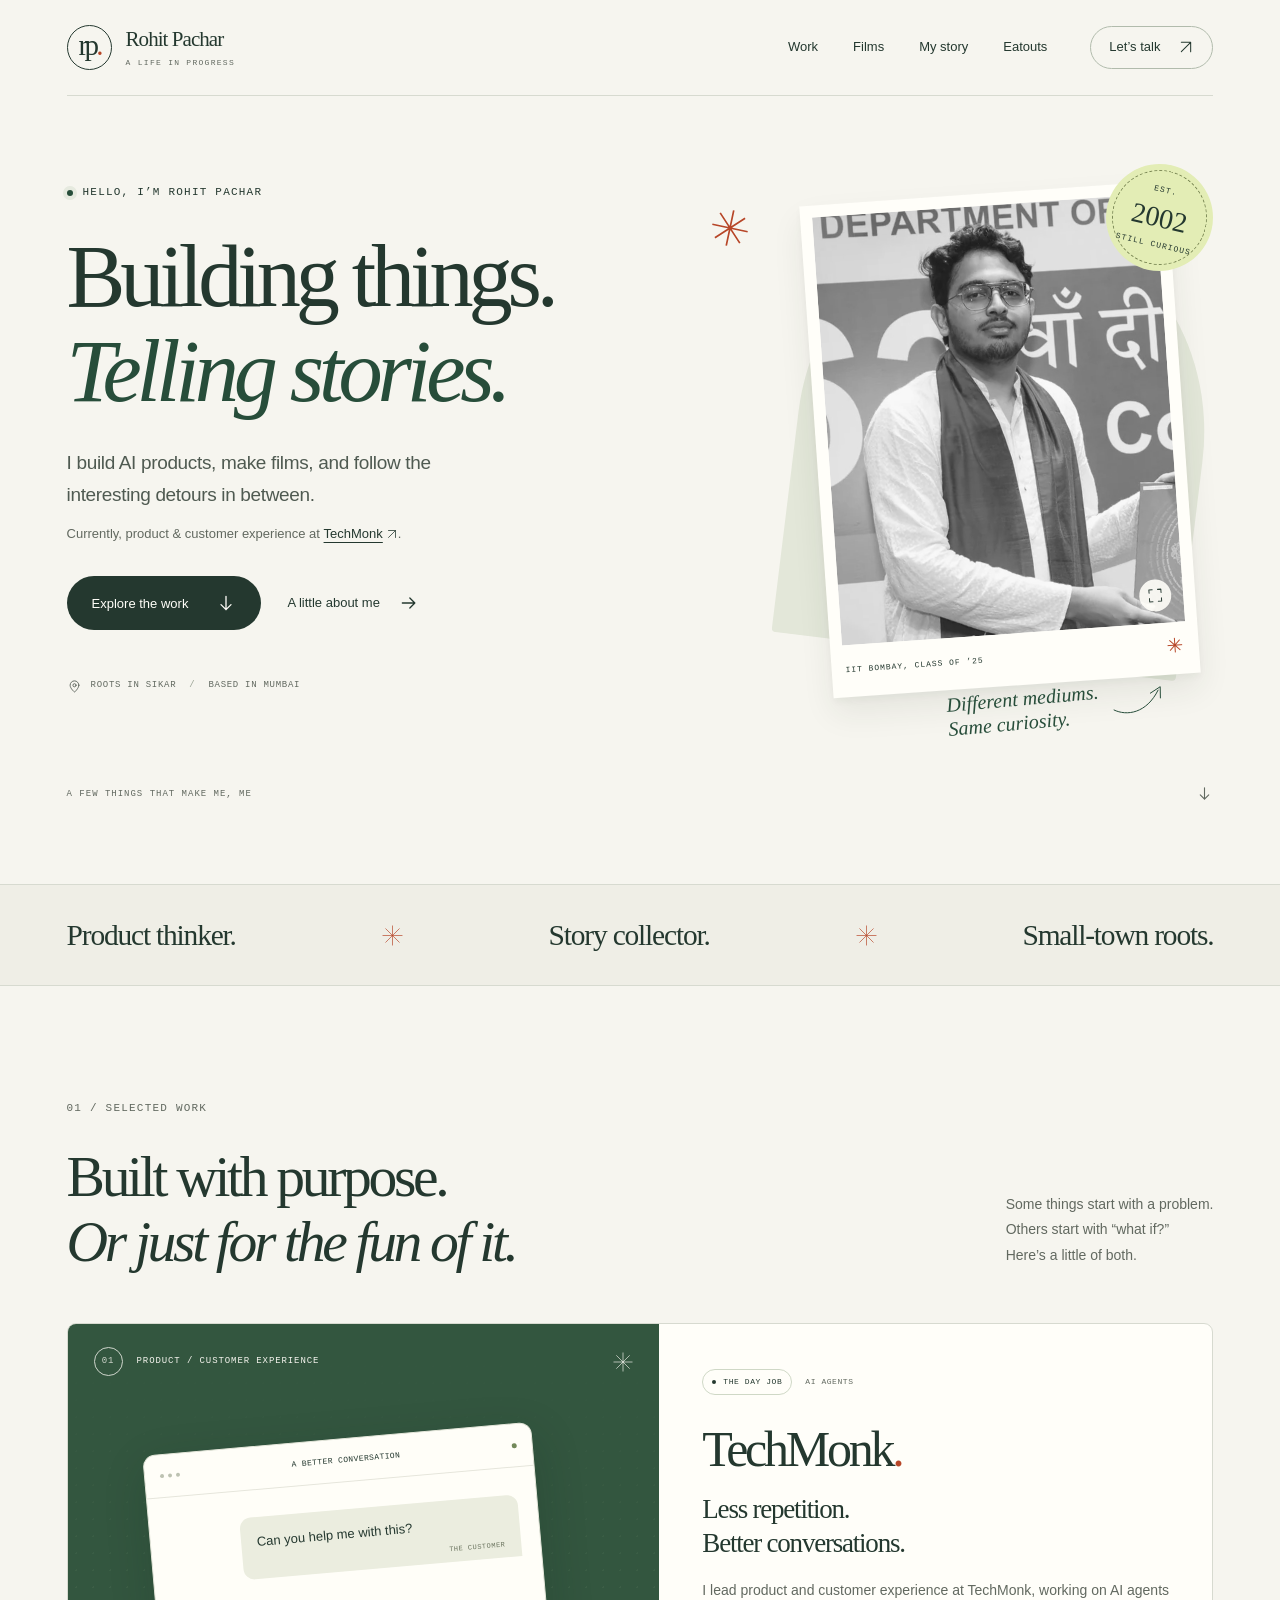
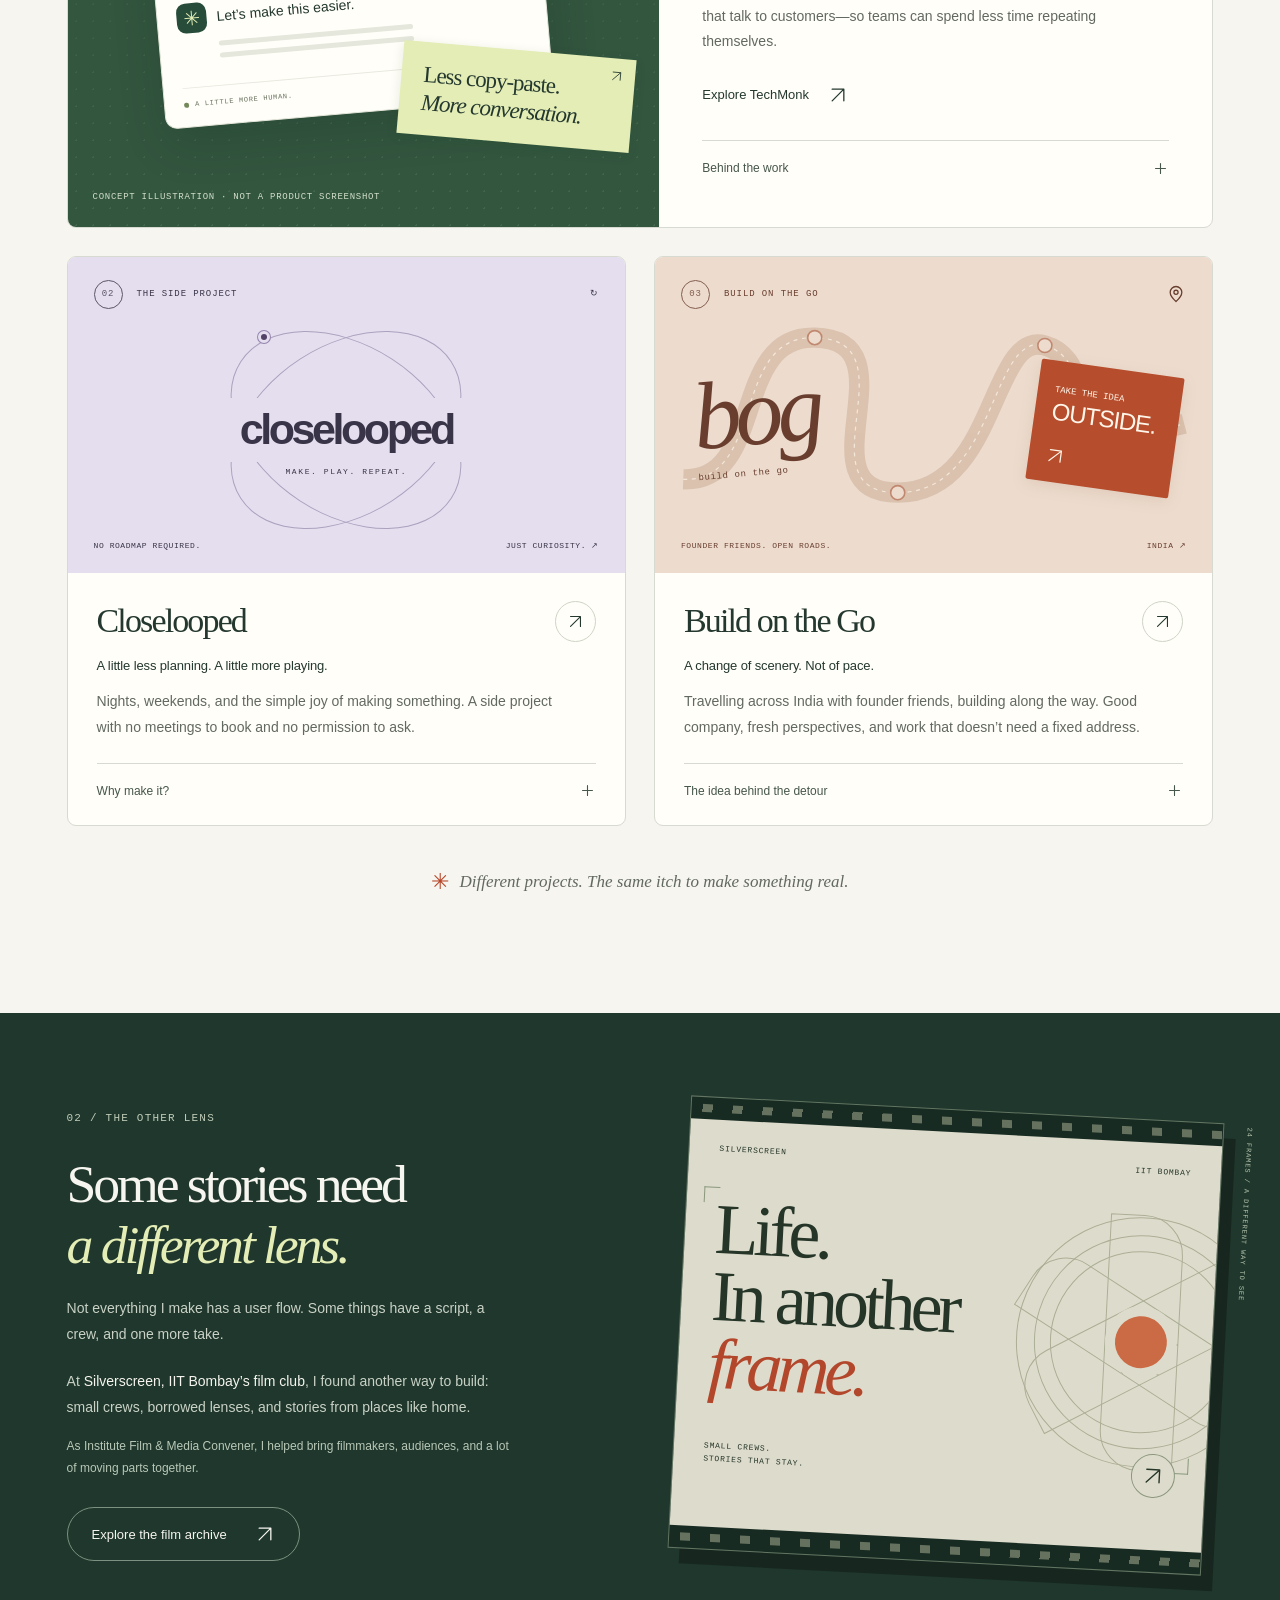
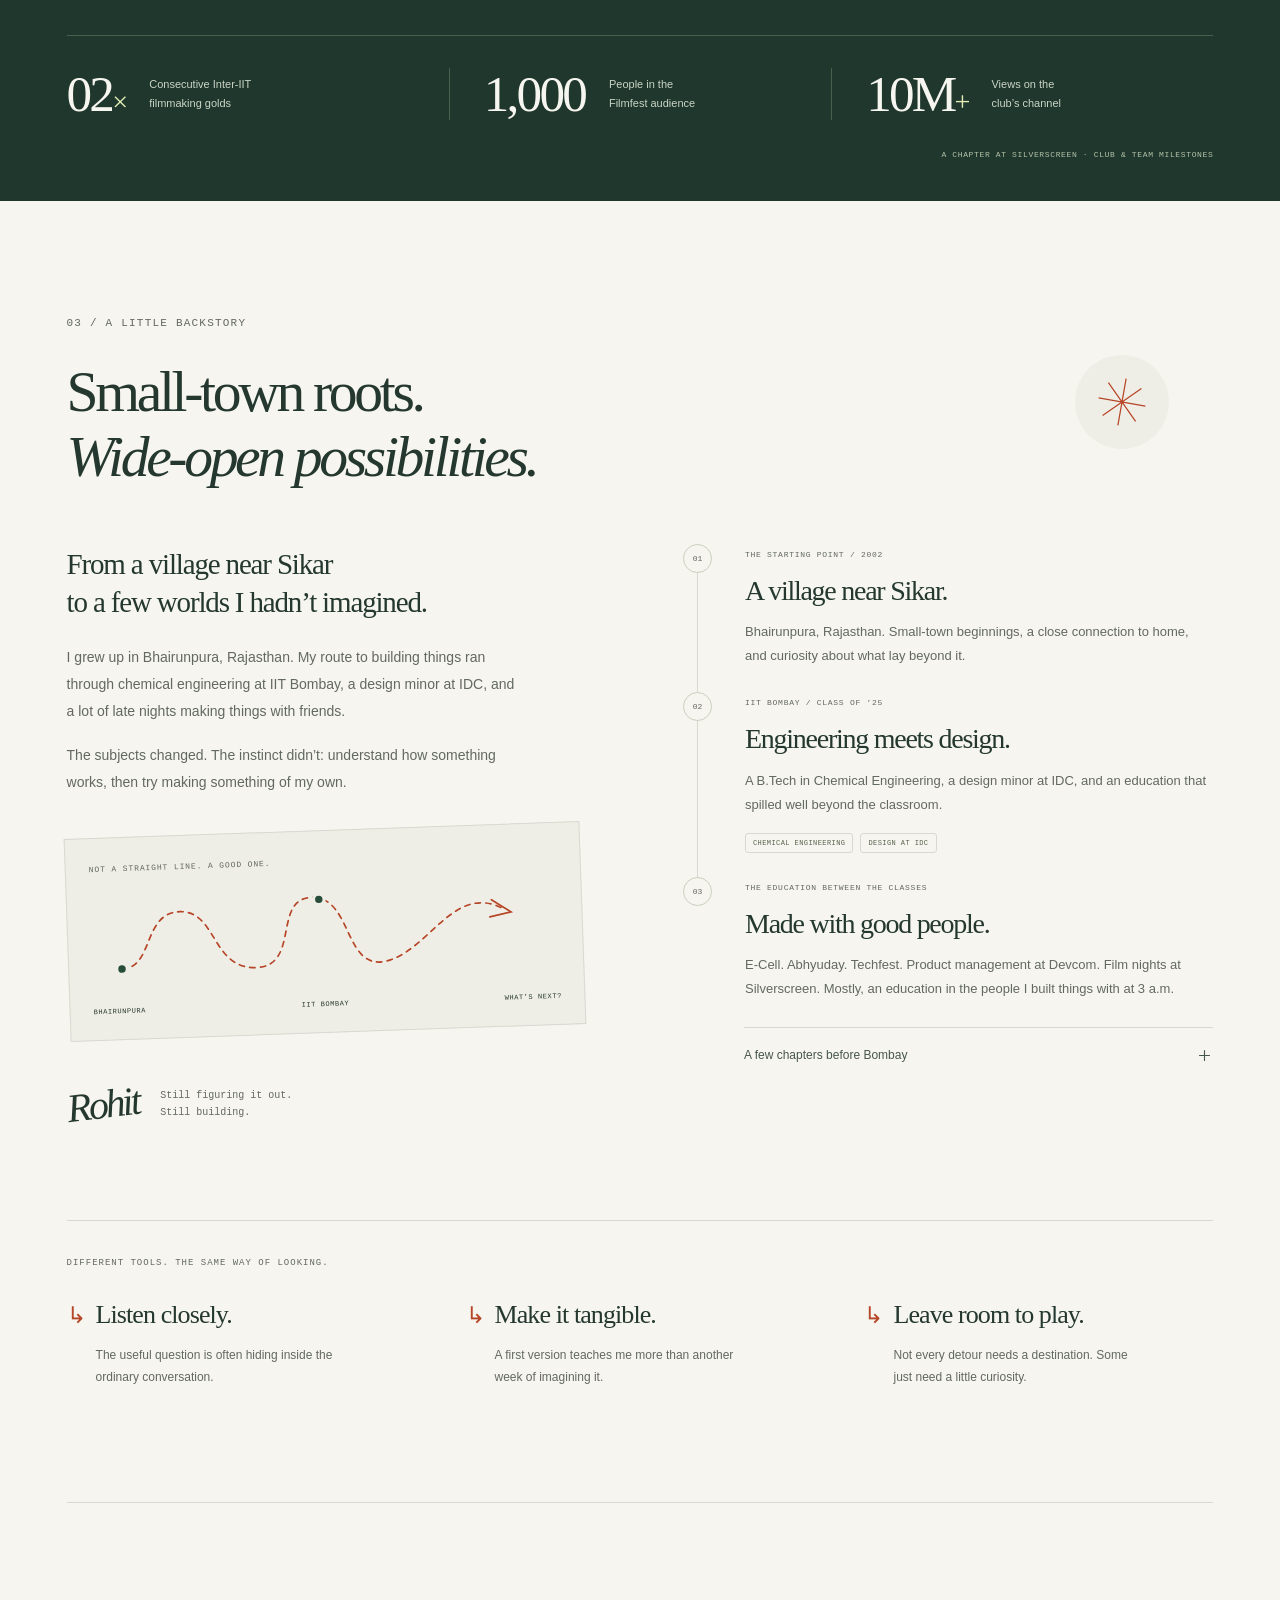
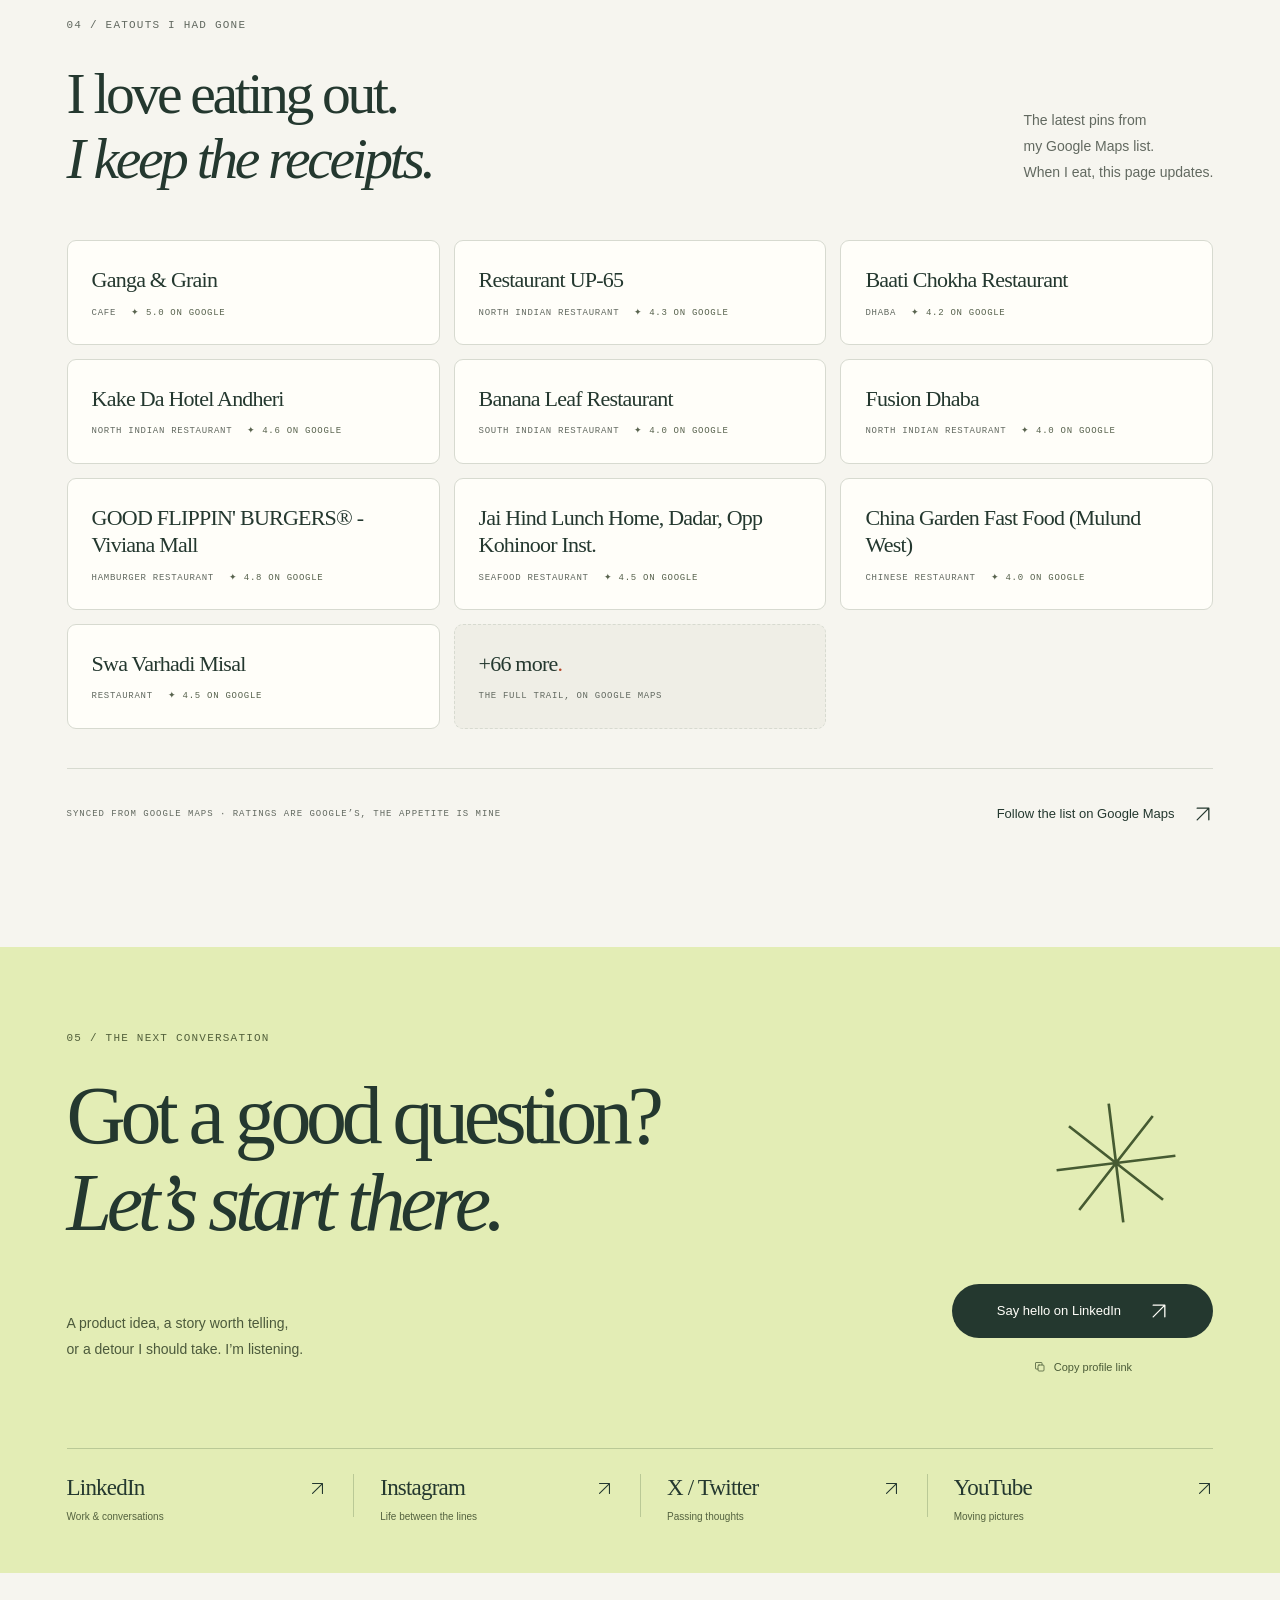
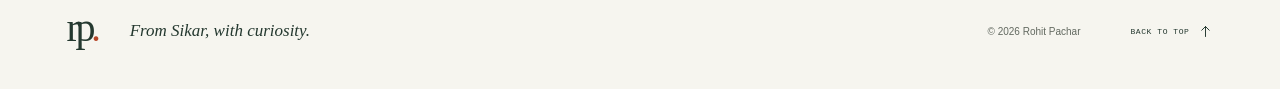
==== index.html @ 5d7c2dc5 "Sync eatouts from Google Maps list" ====
<!doctype html>
<html lang="en">
<head>
  <meta charset="utf-8">
  <meta name="viewport" content="width=device-width, initial-scale=1">
  <meta name="theme-color" content="#f6f5ef">
  <meta name="color-scheme" content="light">
  <title>Rohit Pachar — Building things. Telling stories.</title>
  <meta name="description" content="I'm Rohit Pachar. I build AI products, make films, and follow the interesting detours in between. Product & customer experience at TechMonk. IIT Bombay ’25.">
  <meta name="author" content="Rohit Pachar">
  <link rel="canonical" href="https://rohitpachar.com/">
  <meta property="og:type" content="website">
  <meta property="og:locale" content="en_IN">
  <meta property="og:site_name" content="Rohit Pachar">
  <meta property="og:title" content="Rohit Pachar — Building things. Telling stories.">
  <meta property="og:description" content="A product builder with a filmmaker’s eye. AI products, side projects, and stories from a life in progress.">
  <meta property="og:url" content="https://rohitpachar.com/">
  <meta property="og:image" content="https://rohitpachar.com/assets/images/social-cover.jpg">
  <meta property="og:image:width" content="1200">
  <meta property="og:image:height" content="630">
  <meta property="og:image:alt" content="Rohit Pachar. Building things. Telling stories. Product, film, and a little curiosity.">
  <meta name="twitter:card" content="summary_large_image">
  <meta name="twitter:site" content="@rohitpachar05">
  <meta name="twitter:title" content="Rohit Pachar — Building things. Telling stories.">
  <meta name="twitter:description" content="A product builder with a filmmaker’s eye. AI products, side projects, and stories from a life in progress.">
  <meta name="twitter:image" content="https://rohitpachar.com/assets/images/social-cover.jpg">
  <link rel="icon" href="assets/brand/favicon.svg" type="image/svg+xml">
  <link rel="icon" href="assets/brand/favicon-32.png" type="image/png" sizes="32x32">
  <link rel="apple-touch-icon" href="assets/brand/apple-touch-icon.png" sizes="180x180">
  <link rel="manifest" href="site.webmanifest">
  <link rel="stylesheet" href="assets/styles.css">
  <script src="assets/main.js" defer></script>
  <script type="application/ld+json">
  {
    "@context": "https://schema.org",
    "@type": "ProfilePage",
    "url": "https://rohitpachar.com/",
    "name": "Rohit Pachar — Building things. Telling stories.",
    "mainEntity": {
      "@type": "Person",
      "name": "Rohit Pachar",
      "url": "https://rohitpachar.com/",
      "description": "Product builder and filmmaker. IIT Bombay, class of 2025.",
      "image": "https://rohitpachar.com/assets/images/rohit-portrait-960.webp",
      "alumniOf": { "@type": "CollegeOrUniversity", "name": "Indian Institute of Technology Bombay" },
      "sameAs": [
        "https://www.linkedin.com/in/rohitpachar/",
        "https://www.instagram.com/rohitpachar05",
        "https://x.com/rohitpachar05",
        "https://www.youtube.com/@rohitpachar5393"
      ]
    }
  }
  </script>
</head>
<body id="top">
  <a class="skip-link" href="#main">Skip to content</a>

  <!-- Small, local icon set. No icon library or font downloads. -->
  <svg class="svg-defs" xmlns="http://www.w3.org/2000/svg" aria-hidden="true">
    <defs>
      <symbol id="i-arrow-up-right" viewBox="0 0 24 24"><path d="M5 19 19 5M5 5h14v14"/></symbol>
      <symbol id="i-arrow-right" viewBox="0 0 24 24"><path d="M4 12h15m-6-6 6 6-6 6"/></symbol>
      <symbol id="i-arrow-down" viewBox="0 0 24 24"><path d="M12 4v16m-6-6 6 6 6-6"/></symbol>
      <symbol id="i-plus" viewBox="0 0 24 24"><path d="M12 5v14M5 12h14"/></symbol>
      <symbol id="i-copy" viewBox="0 0 24 24"><rect x="8" y="8" width="12" height="12" rx="2"/><path d="M16 8V4a1 1 0 0 0-1-1H4a1 1 0 0 0-1 1v11a1 1 0 0 0 1 1h4"/></symbol>
      <symbol id="i-pin" viewBox="0 0 24 24"><path d="M19 10c0 5-7 11-7 11S5 15 5 10a7 7 0 1 1 14 0Z"/><circle cx="12" cy="10" r="2.5"/></symbol>
      <symbol id="i-expand" viewBox="0 0 24 24"><path d="M8 3H3v5m13-5h5v5M3 16v5h5m13-5v5h-5"/></symbol>
      <symbol id="i-check" viewBox="0 0 24 24"><path d="m5 12 4 4L19 6"/></symbol>
      <symbol id="i-spark" viewBox="0 0 40 40"><path d="M20 1v38M1 20h38M6.6 6.6l26.8 26.8M6.6 33.4 33.4 6.6"/></symbol>
    </defs>
  </svg>

  <header class="site-header" data-header>
    <div class="header-inner wrap">
      <a class="brand" href="#top" aria-label="Rohit Pachar, back to top">
        <span class="brand-monogram" aria-hidden="true">rp<span>.</span></span>
        <span class="brand-name">Rohit Pachar<span class="brand-subtitle">A LIFE IN PROGRESS</span></span>
      </a>
      <button class="menu-toggle" type="button" aria-expanded="false" aria-controls="site-nav" hidden>
        <span data-menu-label>Menu</span><span class="menu-lines" aria-hidden="true"></span>
      </button>
      <nav class="site-nav" id="site-nav" aria-label="Main navigation">
        <a href="#work" data-nav-link>Work<span class="nav-dot" aria-hidden="true"></span></a>
        <a href="#films" data-nav-link>Films<span class="nav-dot" aria-hidden="true"></span></a>
        <a href="#about" data-nav-link>My story<span class="nav-dot" aria-hidden="true"></span></a>
        <a href="#eatouts" data-nav-link>Eatouts<span class="nav-dot" aria-hidden="true"></span></a>
        <a class="nav-contact" href="#contact" data-nav-link>Let’s talk<svg class="icon" aria-hidden="true"><use href="#i-arrow-up-right"/></svg></a>
      </nav>
    </div>
    <div class="reading-progress" aria-hidden="true"><span data-progress></span></div>
  </header>

  <main id="main">
    <!-- 00 / INTRODUCTION -->
    <section class="hero wrap" aria-labelledby="hero-title">
      <div class="hero-copy">
        <p class="eyebrow hero-eyebrow"><span class="status-dot" aria-hidden="true"></span> HELLO, I’M ROHIT PACHAR</p>
        <h1 id="hero-title">Building things.<br><em>Telling stories.</em><svg class="hero-spark" viewBox="0 0 40 40" aria-hidden="true"><use href="#i-spark"/></svg></h1>
        <p class="hero-description">I build AI products, make films, and follow the interesting detours in between.</p>
        <p class="hero-current">Currently, product &amp; customer experience at <a href="https://techmonk.io" target="_blank" rel="noopener noreferrer">TechMonk<svg class="icon" aria-hidden="true"><use href="#i-arrow-up-right"/></svg></a>.</p>
        <div class="hero-actions">
          <a class="button button-dark" href="#work">Explore the work<svg class="icon" aria-hidden="true"><use href="#i-arrow-down"/></svg></a>
          <a class="text-link" href="#about">A little about me<svg class="icon" aria-hidden="true"><use href="#i-arrow-right"/></svg></a>
        </div>
        <div class="hero-location"><svg class="icon" aria-hidden="true"><use href="#i-pin"/></svg><span>ROOTS IN SIKAR<span class="location-separator">/</span>BASED IN MUMBAI</span></div>
      </div>
      <div class="hero-portrait">
        <div class="portrait-backdrop" aria-hidden="true"></div>
        <div class="edition-stamp" aria-hidden="true"><span>EST.</span><strong>2002</strong><span>STILL CURIOUS</span></div>
        <figure class="portrait-card">
          <a class="portrait-link" href="assets/images/convocation.webp" data-photo-open aria-label="Open the full IIT Bombay convocation photograph">
            <img src="assets/images/rohit-portrait-960.webp" srcset="assets/images/rohit-portrait-480.webp 480w, assets/images/rohit-portrait-960.webp 960w" sizes="(max-width: 600px) 78vw, (max-width: 1000px) 350px, 360px" width="960" height="1200" alt="At the IIT Bombay chemical engineering convocation, 2025." fetchpriority="high">
            <span class="photo-expand" aria-hidden="true"><svg class="icon"><use href="#i-expand"/></svg></span>
          </a>
          <figcaption><span>IIT BOMBAY, CLASS OF ’25</span><span class="caption-star" aria-hidden="true">✳</span></figcaption>
        </figure>
        <div class="portrait-note"><span>Different mediums.<br>Same curiosity.</span><svg viewBox="0 0 80 45" fill="none" aria-hidden="true"><path d="M2 32c15 9 40 8 57-20M49 15l13-7-1 14"/></svg></div>
      </div>
      <a class="hero-scroll eyebrow" href="#work"><span>A FEW THINGS THAT MAKE ME, ME</span><svg class="icon" aria-hidden="true"><use href="#i-arrow-down"/></svg></a>
    </section>

    <div class="thread-strip" aria-label="Product thinker, story collector, small-town roots">
      <div class="wrap thread-inner" aria-hidden="true">
        <span>Product thinker.</span><svg class="spark-icon"><use href="#i-spark"/></svg>
        <span>Story collector.</span><svg class="spark-icon"><use href="#i-spark"/></svg>
        <span>Small-town roots.</span><svg class="spark-icon last-spark"><use href="#i-spark"/></svg>
      </div>
    </div>

    <!-- 01 / WORK: source-grounded project introductions, not invented case studies. -->
    <section class="work-section section-pad wrap" id="work" aria-labelledby="work-title">
      <div class="section-heading reveal">
        <div><p class="eyebrow section-index">01 / SELECTED WORK</p><h2 id="work-title">Built with purpose.<br><em>Or just for the fun of it.</em></h2></div>
        <p class="section-aside">Some things start with a problem.<br> Others start with “what if?”<br> Here’s a little of both.</p>
      </div>

      <article class="project-feature reveal" aria-labelledby="techmonk-title">
        <div class="project-visual techmonk-visual">
          <div class="visual-topline"><span class="visual-number">01</span><span>PRODUCT / CUSTOMER EXPERIENCE</span><svg class="spark-icon" aria-hidden="true"><use href="#i-spark"/></svg></div>
          <div class="conversation-art" aria-hidden="true">
            <div class="conversation-window">
              <div class="window-bar"><span class="window-dots"><i></i><i></i><i></i></span><span>A BETTER CONVERSATION</span><span class="tiny-dot"></span></div>
              <div class="customer-message">Can you help me with this?<span>THE CUSTOMER</span></div>
              <div class="agent-message"><span class="agent-symbol">✳</span><div>Let’s make this easier.<span class="message-line"></span><span class="message-line short-line"></span></div></div>
              <div class="conversation-footer"><span class="tiny-dot"></span> A LITTLE MORE HUMAN.</div>
            </div>
            <div class="conversation-sticker">Less copy-paste.<br><em>More conversation.</em><svg class="icon"><use href="#i-arrow-up-right"/></svg></div>
          </div>
          <p class="visual-caption">CONCEPT ILLUSTRATION · NOT A PRODUCT SCREENSHOT</p>
        </div>
        <div class="feature-copy">
          <div class="tag-row"><span class="tag"><span class="status-dot" aria-hidden="true"></span> THE DAY JOB</span><span class="tag tag-plain">AI AGENTS</span></div>
          <h3 id="techmonk-title">TechMonk<span class="accent-dot">.</span></h3>
          <p class="project-deck">Less repetition.<br> Better conversations.</p>
          <p class="project-description">I lead product and customer experience at TechMonk, working on AI agents that talk to customers—so teams can spend less time repeating themselves.</p>
          <a class="text-link project-link" href="https://techmonk.io" target="_blank" rel="noopener noreferrer">Explore TechMonk<svg class="icon" aria-hidden="true"><use href="#i-arrow-up-right"/></svg></a>
          <details class="story-details">
            <summary>Behind the work<svg class="icon" aria-hidden="true"><use href="#i-plus"/></svg></summary>
            <div class="details-content"><p>The starting point is a customer conversation. The product challenge is making the next one more useful—and less repetitive. At TechMonk, I bring product and customer experience into that same conversation.</p></div>
          </details>
        </div>
      </article>

      <div class="project-grid">
        <article class="project-card reveal" aria-labelledby="closelooped-title">
          <div class="project-visual loop-visual">
            <div class="visual-topline"><span class="visual-number">02</span><span>THE SIDE PROJECT</span><span aria-hidden="true">↻</span></div>
            <div class="loop-art" aria-hidden="true"><div class="loop-orbit orbit-one"></div><div class="loop-orbit orbit-two"></div><div class="loop-title">closelooped<span>MAKE. PLAY. REPEAT.</span></div><span class="orbit-dot"></span></div>
            <div class="visual-bottomline"><span>NO ROADMAP REQUIRED.</span><span>JUST CURIOSITY. ↗</span></div>
          </div>
          <div class="card-copy">
            <div class="card-title-row"><h3 id="closelooped-title">Closelooped</h3><a class="round-link" href="https://closelooped.com" target="_blank" rel="noopener noreferrer" aria-label="Visit Closelooped (opens in a new tab)"><svg class="icon" aria-hidden="true"><use href="#i-arrow-up-right"/></svg></a></div>
            <p class="card-kicker">A little less planning. A little more playing.</p>
            <p class="project-description">Nights, weekends, and the simple joy of making something. A side project with no meetings to book and no permission to ask.</p>
            <details class="story-details"><summary>Why make it?<svg class="icon" aria-hidden="true"><use href="#i-plus"/></svg></summary><div class="details-content"><p>Not every project needs a grand thesis. Closelooped is a space to follow an idea, make it tangible, and enjoy the process. Built for the joy of it. That’s enough.</p><a class="inline-link" href="https://closelooped.com" target="_blank" rel="noopener noreferrer">See where it’s going ↗</a></div></details>
          </div>
        </article>
        <article class="project-card reveal" aria-labelledby="bog-title">
          <div class="project-visual bog-visual">
            <div class="visual-topline"><span class="visual-number">03</span><span>BUILD ON THE GO</span><svg class="icon" aria-hidden="true"><use href="#i-pin"/></svg></div>
            <div class="bog-art" aria-hidden="true">
              <svg class="road-art" viewBox="0 0 580 290" fill="none"><path class="road-shadow" d="M-30 224C76 228 30 40 138 43c129 3-21 198 106 198S362 34 432 53s18 142 178 100"/><path class="road-line" d="M-30 224C76 228 30 40 138 43c129 3-21 198 106 198S362 34 432 53s18 142 178 100"/><circle cx="138" cy="43" r="9" class="road-point"/><circle cx="244" cy="241" r="9" class="road-point"/><circle cx="432" cy="53" r="9" class="road-point"/></svg>
              <span class="bog-wordmark">bog<span>build on the go</span></span>
              <span class="bog-ticket">TAKE THE IDEA<br><strong>OUTSIDE.</strong><svg class="icon"><use href="#i-arrow-up-right"/></svg></span>
            </div>
            <div class="visual-bottomline"><span>FOUNDER FRIENDS. OPEN ROADS.</span><span>INDIA ↗</span></div>
          </div>
          <div class="card-copy">
            <div class="card-title-row"><h3 id="bog-title">Build on the Go</h3><a class="round-link" href="https://buildongo.org" target="_blank" rel="noopener noreferrer" aria-label="Visit Build on the Go (opens in a new tab)"><svg class="icon" aria-hidden="true"><use href="#i-arrow-up-right"/></svg></a></div>
            <p class="card-kicker">A change of scenery. Not of pace.</p>
            <p class="project-description">Travelling across India with founder friends, building along the way. Good company, fresh perspectives, and work that doesn’t need a fixed address.</p>
            <details class="story-details"><summary>The idea behind the detour<svg class="icon" aria-hidden="true"><use href="#i-plus"/></svg></summary><div class="details-content"><p>Get a group of builders together. Take the conversation somewhere new. Keep making things as you go. BOG brings the road trip and the building session into the same itinerary.</p><a class="inline-link" href="https://buildongo.org" target="_blank" rel="noopener noreferrer">Find the route and the rules ↗</a></div></details>
          </div>
        </article>
      </div>
      <p class="work-footnote"><span class="little-star" aria-hidden="true">✳</span> Different projects. The same itch to make something real.</p>
    </section>

    <!-- 02 / FILM -->
    <section class="film-section" id="films" aria-labelledby="film-title">
      <div class="wrap film-inner">
        <div class="film-main">
          <div class="film-copy reveal">
            <p class="eyebrow section-index">02 / THE OTHER LENS</p>
            <h2 id="film-title">Some stories need<br><em>a different lens.</em></h2>
            <p>Not everything I make has a user flow. Some things have a script, a crew, and one more take.</p>
            <p>At <strong>Silverscreen, IIT Bombay’s film club</strong>, I found another way to build: small crews, borrowed lenses, and stories from places like home.</p>
            <p class="film-role">As Institute Film &amp; Media Convener, I helped bring filmmakers, audiences, and a lot of moving parts together.</p>
            <a class="button button-light-outline" href="https://www.youtube.com/@silverscreeniitb" target="_blank" rel="noopener noreferrer">Explore the film archive<svg class="icon" aria-hidden="true"><use href="#i-arrow-up-right"/></svg></a>
          </div>
          <a class="film-poster reveal" href="https://www.youtube.com/@silverscreeniitb" target="_blank" rel="noopener noreferrer" aria-label="Explore Silverscreen IIT Bombay on YouTube (opens in a new tab)">
            <div class="film-sprockets" aria-hidden="true"></div>
            <div class="film-poster-inner" aria-hidden="true">
              <div class="film-poster-top"><span>SILVERSCREEN</span><span>IIT BOMBAY</span></div>
              <div class="film-poster-title">Life.<br>In another<br><em>frame.</em></div>
              <div class="film-aperture"><span></span><span></span><span></span><span></span><span></span><span></span><i></i></div>
              <span class="film-frame-corner corner-tl"></span><span class="film-frame-corner corner-br"></span>
              <div class="film-poster-bottom"><span>SMALL CREWS.<br>STORIES THAT STAY.</span><span class="film-play"><svg class="icon"><use href="#i-arrow-up-right"/></svg></span></div>
            </div>
            <div class="film-sprockets" aria-hidden="true"></div>
            <span class="film-edge-label" aria-hidden="true">24 FRAMES / A DIFFERENT WAY TO SEE</span>
          </a>
        </div>
        <div class="film-milestones reveal">
          <div class="milestone"><strong>02<span>×</span></strong><p>Consecutive Inter-IIT<br>filmmaking golds</p></div>
          <div class="milestone"><strong>1,000</strong><p>People in the<br>Filmfest audience</p></div>
          <div class="milestone"><strong>10M<span>+</span></strong><p>Views on the<br>club’s channel</p></div>
        </div>
        <p class="film-footnote">A CHAPTER AT SILVERSCREEN · CLUB &amp; TEAM MILESTONES</p>
      </div>
    </section>

    <!-- 03 / BACKGROUND -->
    <section class="about-section section-pad wrap" id="about" aria-labelledby="about-title">
      <div class="section-heading reveal"><div><p class="eyebrow section-index">03 / A LITTLE BACKSTORY</p><h2 id="about-title">Small-town roots.<br><em>Wide-open possibilities.</em></h2></div><span class="about-spark" aria-hidden="true"><svg viewBox="0 0 40 40"><use href="#i-spark"/></svg></span></div>
      <div class="about-grid">
        <div class="about-narrative reveal">
          <p class="about-lead">From a village near Sikar<br>to a few worlds I hadn’t imagined.</p>
          <p>I grew up in Bhairunpura, Rajasthan. My route to building things ran through chemical engineering at IIT Bombay, a design minor at IDC, and a lot of late nights making things with friends.</p>
          <p>The subjects changed. The instinct didn’t: understand how something works, then try making something of my own.</p>
          <div class="origin-note" aria-label="The journey: Bhairunpura, IIT Bombay, and whatever comes next">
            <p class="eyebrow">NOT A STRAIGHT LINE. A GOOD ONE.</p>
            <svg class="journey-line" viewBox="0 0 440 112" fill="none" aria-hidden="true"><path d="M28 77c30 0 21-52 56-52s28 55 70 55 17-65 55-64 27 71 68 62 66-73 113-44"/><circle cx="28" cy="77" r="5"/><circle cx="215" cy="18" r="5"/><path class="journey-arrow" d="m377 24 18 12-20 4"/></svg>
            <div class="journey-labels" aria-hidden="true"><span>BHAIRUNPURA</span><span>IIT BOMBAY</span><span>WHAT’S NEXT?</span></div>
          </div>
          <div class="signature"><span>Rohit</span><p>Still figuring it out.<br>Still building.</p></div>
        </div>
        <div class="timeline reveal">
          <article class="timeline-item"><span class="timeline-marker" aria-hidden="true">01</span><p class="eyebrow">THE STARTING POINT / 2002</p><h3>A village near Sikar.</h3><p>Bhairunpura, Rajasthan. Small-town beginnings, a close connection to home, and curiosity about what lay beyond it.</p></article>
          <article class="timeline-item"><span class="timeline-marker" aria-hidden="true">02</span><p class="eyebrow">IIT BOMBAY / CLASS OF ’25</p><h3>Engineering meets design.</h3><p>A B.Tech in Chemical Engineering, a design minor at IDC, and an education that spilled well beyond the classroom.</p><div class="timeline-tags"><span>CHEMICAL ENGINEERING</span><span>DESIGN AT IDC</span></div></article>
          <article class="timeline-item"><span class="timeline-marker" aria-hidden="true">03</span><p class="eyebrow">THE EDUCATION BETWEEN THE CLASSES</p><h3>Made with good people.</h3><p>E-Cell. Abhyuday. Techfest. Product management at Devcom. Film nights at Silverscreen. Mostly, an education in the people I built things with at 3 a.m.</p></article>
          <details class="story-details education-details"><summary>A few chapters before Bombay<svg class="icon" aria-hidden="true"><use href="#i-plus"/></svg></summary><div class="details-content"><p>Polkaji through class 4, BPS Sikar through class 10, Keshwanand for class 12, and JEE coaching at Matrix. A KVPY fellowship and a JEE result in the top 1.6% of 9.3 lakh candidates were part of the route to IIT Bombay.</p></div></details>
        </div>
      </div>
      <div class="approach reveal">
        <p class="eyebrow">DIFFERENT TOOLS. THE SAME WAY OF LOOKING.</p>
        <div class="approach-grid">
          <article><span aria-hidden="true">↳</span><h3>Listen closely.</h3><p>The useful question is often hiding inside the ordinary conversation.</p></article>
          <article><span aria-hidden="true">↳</span><h3>Make it tangible.</h3><p>A first version teaches me more than another week of imagining it.</p></article>
          <article><span aria-hidden="true">↳</span><h3>Leave room to play.</h3><p>Not every detour needs a destination. Some just need a little curiosity.</p></article>
        </div>
      </div>
    </section>

    <!-- 04 / EATOUTS: synced from the shared Google Maps list by scripts/sync_eatouts.py. -->
    <section class="eatouts-section section-pad wrap" id="eatouts" aria-labelledby="eatouts-title">
      <div class="section-heading reveal">
        <div><p class="eyebrow section-index">04 / EATOUTS I HAD GONE</p><h2 id="eatouts-title">I love eating out.<br><em>I keep the receipts.</em></h2></div>
        <p class="section-aside">The latest pins from<br> my Google Maps list.<br> When I eat, this page updates.</p>
      </div>
      <div class="eatouts-grid reveal">
          <!-- EATOUTS:START (generated by scripts/sync_eatouts.py — do not edit by hand) -->
          <a class="eatout-card" href="https://www.google.com/maps/search/?api=1&amp;query=Ganga%20%26%20Grain" target="_blank" rel="noopener noreferrer"><h3>Ganga &amp; Grain</h3><p class="eatout-meta"><span class="eatout-category">Cafe</span><span class="eatout-rating">✦ 5.0 on Google</span></p><svg class="icon eatout-arrow" aria-hidden="true"><use href="#i-arrow-up-right"/></svg></a>
          <a class="eatout-card" href="https://www.google.com/maps/search/?api=1&amp;query=Restaurant%20UP-65" target="_blank" rel="noopener noreferrer"><h3>Restaurant UP-65</h3><p class="eatout-meta"><span class="eatout-category">North Indian restaurant</span><span class="eatout-rating">✦ 4.3 on Google</span></p><svg class="icon eatout-arrow" aria-hidden="true"><use href="#i-arrow-up-right"/></svg></a>
          <a class="eatout-card" href="https://www.google.com/maps/search/?api=1&amp;query=Baati%20Chokha%20Restaurant" target="_blank" rel="noopener noreferrer"><h3>Baati Chokha Restaurant</h3><p class="eatout-meta"><span class="eatout-category">Dhaba</span><span class="eatout-rating">✦ 4.2 on Google</span></p><svg class="icon eatout-arrow" aria-hidden="true"><use href="#i-arrow-up-right"/></svg></a>
          <a class="eatout-card" href="https://www.google.com/maps/search/?api=1&amp;query=Kake%20Da%20Hotel%20Andheri" target="_blank" rel="noopener noreferrer"><h3>Kake Da Hotel Andheri</h3><p class="eatout-meta"><span class="eatout-category">North Indian restaurant</span><span class="eatout-rating">✦ 4.6 on Google</span></p><svg class="icon eatout-arrow" aria-hidden="true"><use href="#i-arrow-up-right"/></svg></a>
          <a class="eatout-card" href="https://www.google.com/maps/search/?api=1&amp;query=Banana%20Leaf%20Restaurant" target="_blank" rel="noopener noreferrer"><h3>Banana Leaf Restaurant</h3><p class="eatout-meta"><span class="eatout-category">South Indian restaurant</span><span class="eatout-rating">✦ 4.0 on Google</span></p><svg class="icon eatout-arrow" aria-hidden="true"><use href="#i-arrow-up-right"/></svg></a>
          <a class="eatout-card" href="https://www.google.com/maps/search/?api=1&amp;query=Fusion%20Dhaba" target="_blank" rel="noopener noreferrer"><h3>Fusion Dhaba</h3><p class="eatout-meta"><span class="eatout-category">North Indian restaurant</span><span class="eatout-rating">✦ 4.0 on Google</span></p><svg class="icon eatout-arrow" aria-hidden="true"><use href="#i-arrow-up-right"/></svg></a>
          <a class="eatout-card" href="https://www.google.com/maps/search/?api=1&amp;query=GOOD%20FLIPPIN%27%20BURGERS%C2%AE%20-%20Viviana%20Mall" target="_blank" rel="noopener noreferrer"><h3>GOOD FLIPPIN&#x27; BURGERS® - Viviana Mall</h3><p class="eatout-meta"><span class="eatout-category">Hamburger restaurant</span><span class="eatout-rating">✦ 4.8 on Google</span></p><svg class="icon eatout-arrow" aria-hidden="true"><use href="#i-arrow-up-right"/></svg></a>
          <a class="eatout-card" href="https://www.google.com/maps/search/?api=1&amp;query=Jai%20Hind%20Lunch%20Home%2C%20Dadar%2C%20Opp%20Kohinoor%20Inst." target="_blank" rel="noopener noreferrer"><h3>Jai Hind Lunch Home, Dadar, Opp Kohinoor Inst.</h3><p class="eatout-meta"><span class="eatout-category">Seafood restaurant</span><span class="eatout-rating">✦ 4.5 on Google</span></p><svg class="icon eatout-arrow" aria-hidden="true"><use href="#i-arrow-up-right"/></svg></a>
          <a class="eatout-card" href="https://www.google.com/maps/search/?api=1&amp;query=China%20Garden%20Fast%20Food%20%28Mulund%20West%29" target="_blank" rel="noopener noreferrer"><h3>China Garden Fast Food (Mulund West)</h3><p class="eatout-meta"><span class="eatout-category">Chinese restaurant</span><span class="eatout-rating">✦ 4.0 on Google</span></p><svg class="icon eatout-arrow" aria-hidden="true"><use href="#i-arrow-up-right"/></svg></a>
          <a class="eatout-card" href="https://www.google.com/maps/search/?api=1&amp;query=Swa%20Varhadi%20Misal" target="_blank" rel="noopener noreferrer"><h3>Swa Varhadi Misal</h3><p class="eatout-meta"><span class="eatout-category">Restaurant</span><span class="eatout-rating">✦ 4.5 on Google</span></p><svg class="icon eatout-arrow" aria-hidden="true"><use href="#i-arrow-up-right"/></svg></a>
          <a class="eatout-card eatout-more" href="https://maps.app.goo.gl/15Vi3PHz57bbX9aK9" target="_blank" rel="noopener noreferrer"><h3>+66 more<span class="accent-dot">.</span></h3><p class="eatout-meta"><span>The full trail, on Google Maps</span></p><svg class="icon eatout-arrow" aria-hidden="true"><use href="#i-arrow-up-right"/></svg></a>
          <!-- EATOUTS:END -->
      </div>
      <div class="eatouts-footer reveal">
        <p class="eyebrow">SYNCED FROM GOOGLE MAPS · RATINGS ARE GOOGLE’S, THE APPETITE IS MINE</p>
        <a class="text-link" href="https://maps.app.goo.gl/15Vi3PHz57bbX9aK9" target="_blank" rel="noopener noreferrer">Follow the list on Google Maps<svg class="icon" aria-hidden="true"><use href="#i-arrow-up-right"/></svg></a>
      </div>
    </section>

    <!-- 05 / CONTACT: real destinations from the supplied profile; no dummy form. -->
    <section class="contact-section" id="contact" aria-labelledby="contact-title">
      <div class="wrap contact-inner">
        <p class="eyebrow section-index">05 / THE NEXT CONVERSATION</p>
        <div class="contact-heading"><h2 id="contact-title">Got a good question?<br><em>Let’s start there.</em></h2><svg class="contact-spark" viewBox="0 0 40 40" aria-hidden="true"><use href="#i-spark"/></svg></div>
        <div class="contact-action-row"><p>A product idea, a story worth telling,<br>or a detour I should take. I’m listening.</p><div class="contact-actions"><a class="button button-dark" href="https://www.linkedin.com/in/rohitpachar/" target="_blank" rel="noopener noreferrer">Say hello on LinkedIn<svg class="icon" aria-hidden="true"><use href="#i-arrow-up-right"/></svg></a><button class="copy-profile" type="button" data-copy-profile="https://www.linkedin.com/in/rohitpachar/" hidden><svg class="icon" aria-hidden="true"><use href="#i-copy"/></svg><span data-copy-label>Copy profile link</span></button></div></div>
        <div class="social-grid" aria-label="Find me elsewhere">
          <a href="https://www.linkedin.com/in/rohitpachar/" target="_blank" rel="noopener noreferrer"><span class="social-label">LinkedIn<svg class="icon" aria-hidden="true"><use href="#i-arrow-up-right"/></svg></span><span class="social-description">Work &amp; conversations</span></a>
          <a href="https://www.instagram.com/rohitpachar05" target="_blank" rel="noopener noreferrer"><span class="social-label">Instagram<svg class="icon" aria-hidden="true"><use href="#i-arrow-up-right"/></svg></span><span class="social-description">Life between the lines</span></a>
          <a href="https://x.com/rohitpachar05" target="_blank" rel="noopener noreferrer"><span class="social-label">X / Twitter<svg class="icon" aria-hidden="true"><use href="#i-arrow-up-right"/></svg></span><span class="social-description">Passing thoughts</span></a>
          <a href="https://www.youtube.com/@rohitpachar5393" target="_blank" rel="noopener noreferrer"><span class="social-label">YouTube<svg class="icon" aria-hidden="true"><use href="#i-arrow-up-right"/></svg></span><span class="social-description">Moving pictures</span></a>
        </div>
      </div>
    </section>
  </main>

  <footer class="site-footer wrap"><a class="footer-wordmark" href="#top" aria-label="Rohit Pachar, back to top">rp<span>.</span></a><p>From Sikar, with curiosity.</p><span class="footer-copyright">© <span data-year>2026</span> Rohit Pachar</span><a class="back-to-top" href="#top">BACK TO TOP<svg class="icon" aria-hidden="true"><use href="#i-arrow-down"/></svg></a></footer>
  <p class="sr-only" role="status" aria-live="polite" data-announcement></p>

  <dialog class="photo-dialog" aria-labelledby="photo-dialog-title" data-photo-dialog>
    <div class="photo-dialog-top"><h2 id="photo-dialog-title">One chapter, in a frame.</h2><button type="button" class="dialog-close" data-photo-close aria-label="Close photograph" autofocus><svg class="icon" aria-hidden="true"><use href="#i-plus"/></svg></button></div>
    <img src="assets/images/convocation.webp" width="1800" height="1200" loading="lazy" alt="The IIT Bombay chemical engineering degree award ceremony, 2025.">
    <p>IIT Bombay · Chemical Engineering · Class of 2025</p>
  </dialog>
</body>
</html>
---- assets/styles.css ----
/*
 * ROHIT PACHAR — A life in progress
 * Plain CSS. The palette, type, and spacing live here.
 * System fonts intentionally keep the site private, fast, and fully offline.
 */

/* 01 — TOKENS & BASE */
:root {
  --paper: #f6f5ef;
  --paper-deep: #efeee6;
  --white: #fffef9;
  --ink: #24382f;
  --muted: #626960;
  --line: #d7dad0;
  --green: #274d3a;
  --green-deep: #1f372c;
  --lime: #e3edb5;
  --orange: #b74628;
  --lilac: #e4deef;
  --serif: Georgia, "Times New Roman", serif;
  --sans: -apple-system, BlinkMacSystemFont, "Segoe UI", Arial, sans-serif;
  --mono: "SFMono-Regular", Consolas, "Liberation Mono", monospace;
  --max-width: 1256px;
  --gutter: clamp(22px, 5.2vw, 80px);
  --header-height: 96px;
  --ease: cubic-bezier(.22, 1, .36, 1);
}
*, *::before, *::after { box-sizing: border-box; }
html { scroll-behavior: smooth; scroll-padding-top: 120px; -webkit-text-size-adjust: 100%; }
body { margin: 0; color: var(--ink); background: var(--paper); font-family: var(--sans); font-size: 16px; line-height: 1.7; -webkit-font-smoothing: antialiased; }
::selection { color: var(--ink); background: var(--lime); }
h1, h2, h3, p, figure { margin: 0; }
h1, h2, h3 { font-weight: 400; }
h1, h2 { font-family: var(--serif); letter-spacing: -.058em; }
h2 { font-size: clamp(40px, 4.5vw, 66px); line-height: 1.13; }
h2 em { font-weight: 400; }
a { color: inherit; text-decoration: none; }
button, summary, a { -webkit-tap-highlight-color: transparent; }
button { color: inherit; font: inherit; }
button, summary { cursor: pointer; }
img, svg { display: block; max-width: 100%; }
button, input { font-family: inherit; }
button:focus-visible, a:focus-visible, summary:focus-visible { outline: 2px solid var(--orange); outline-offset: 7px; }
[hidden] { display: none !important; }
.wrap { width: min(var(--max-width), calc(100% - var(--gutter) * 2)); margin-inline: auto; }
.section-pad { padding-block: 114px; }
.eyebrow { font-family: var(--mono); font-size: 11px; font-weight: 400; line-height: 1.6; letter-spacing: .11em; }
.section-index { margin-bottom: 26px; color: var(--muted); }
.icon { display: inline-block; flex: none; width: 20px; height: 20px; fill: none; stroke: currentColor; stroke-width: 1.55; stroke-linecap: round; stroke-linejoin: round; vertical-align: middle; }
.spark-icon { width: 24px; height: 24px; stroke: currentColor; stroke-width: 1.3; fill: none; }
.svg-defs { position: absolute; width: 0; height: 0; overflow: hidden; }
.sr-only { position: absolute; width: 1px; height: 1px; margin: -1px; padding: 0; border: 0; overflow: hidden; clip: rect(0,0,0,0); white-space: nowrap; }
.skip-link { position: fixed; z-index: 100; top: 10px; left: 12px; padding: 10px 18px; border: 2px solid var(--ink); border-radius: 3px; background: var(--lime); transform: translateY(-150%); }
.skip-link:not(:focus) { clip-path: inset(50%); width: 1px; height: 1px; overflow: hidden; }
.skip-link:focus { transform: translateY(0); }
.button { display: inline-flex; justify-content: center; align-items: center; gap: 28px; min-height: 54px; padding: 15px 24px; border: 1px solid transparent; border-radius: 100px; font-size: 13px; font-weight: 500; line-height: 1.5; transition: background .25s, color .25s, transform .3s var(--ease); }
.button .icon, .text-link .icon { transition: transform .3s var(--ease); }
.button:hover .icon, .text-link:hover .icon { transform: translate(2px, -2px); }
.button-dark { background: var(--ink); color: var(--white); }
.button-dark:hover { background: #35583e; transform: translateY(-2px); }
.button-light-outline { border-color: #7c9181; color: var(--paper); }
.button-light-outline:hover { color: var(--green-deep); background: var(--lime); border-color: var(--lime); }
.text-link { display: inline-flex; gap: 19px; align-items: center; padding-block: 8px; font-size: 13px; font-weight: 500; }
.text-link:hover { color: var(--orange); }
.inline-link { display: inline-block; padding: 7px 0; text-decoration: underline; text-underline-offset: 4px; }
.status-dot { display: inline-block; flex: none; width: 6px; height: 6px; border-radius: 50%; background: currentColor; }
.accent-dot { color: var(--orange); }

/* 02 — HEADER & NAVIGATION */
.site-header { position: sticky; top: 0; z-index: 40; background: rgba(246,245,239,.95); backdrop-filter: blur(18px); -webkit-backdrop-filter: blur(18px); }
.header-inner { height: var(--header-height); display: flex; justify-content: space-between; align-items: center; gap: 32px; border-bottom: 1px solid var(--line); }
.brand { display: flex; align-items: center; gap: 14px; flex-shrink: 0; }
.brand-monogram { width: 45px; height: 45px; display: grid; grid-auto-flow: column; justify-content: center; align-items: center; padding-bottom: 5px; border: 1px solid var(--ink); border-radius: 50%; font-family: var(--serif); font-size: 29px; letter-spacing: -.13em; line-height: 1; }
.brand-monogram span { color: var(--orange); margin-left: 1px; }
.brand-name { font-family: var(--serif); font-size: 21px; line-height: 1.2; letter-spacing: -.045em; }
.brand-subtitle { display: block; margin-top: 6px; font-family: var(--mono); font-size: 8px; letter-spacing: .16em; color: var(--muted); }
.site-nav { display: flex; align-items: center; gap: 35px; }
.site-nav > a { position: relative; padding-block: 13px; font-size: 13px; line-height: 1.3; transition: color .2s; }
.site-nav > a:hover { color: var(--orange); }
.nav-dot { position: absolute; width: 4px; height: 4px; left: calc(50% - 2px); bottom: 3px; border-radius: 50%; background: var(--orange); transform: scale(0); transition: transform .2s; }
.site-nav > a[aria-current="location"] .nav-dot { transform: scale(1); }
.site-nav .nav-contact { display: inline-flex; align-items: center; gap: 18px; margin-left: 8px; padding: 12px 18px; border: 1px solid #b1bbac; border-radius: 100px; }
.nav-contact .icon { width: 16px; height: 16px; }
.reading-progress { position: absolute; bottom: 0; left: 0; right: 0; height: 2px; overflow: hidden; }
.reading-progress span { display: block; width: 100%; height: 100%; transform: scaleX(0); transform-origin: left; background: var(--green); }
.menu-toggle { display: none; border: 1px solid var(--line); border-radius: 100px; background: transparent; padding: 10px 16px; min-height: 44px; font-size: 12px; }
.menu-lines { position: relative; width: 16px; height: 12px; display: inline-block; margin-left: 12px; }
.menu-lines::before, .menu-lines::after { position: absolute; left: 0; right: 0; height: 1px; content: ""; background: var(--ink); transition: transform .2s; }
.menu-lines::before { top: 3px; }
.menu-lines::after { top: 9px; }
.menu-toggle[aria-expanded="true"] .menu-lines::before { transform: translateY(3px) rotate(45deg); }
.menu-toggle[aria-expanded="true"] .menu-lines::after { transform: translateY(-3px) rotate(-45deg); }

/* 03 — HERO / EDITORIAL PORTRAIT */
.hero { position: relative; display: grid; grid-template-columns: 1.65fr 1fr; align-items: center; gap: 35px; padding-top: 83px; padding-bottom: 82px; }
.hero-copy { position: relative; z-index: 2; padding-bottom: 20px; }
.hero-eyebrow { display: flex; align-items: center; gap: 10px; margin-bottom: 28px; }
.hero-eyebrow .status-dot { color: var(--green); box-shadow: 0 0 0 4px #e6eadf; }
h1 { position: relative; font-size: clamp(63px, 6.9vw, 102px); line-height: 1.07; white-space: nowrap; }
h1 em { color: var(--green); font-weight: 400; }
.hero-spark { position: absolute; color: var(--orange); stroke: currentColor; fill: none; stroke-width: 1.8; width: 38px; height: 38px; right: 10px; top: -20px; transform: rotate(12deg); }
.hero-description { max-width: 440px; margin-top: 29px; font-size: 19px; line-height: 1.65; color: #4f5a51; letter-spacing: -.018em; }
.hero-current { max-width: 455px; margin-top: 12px; color: var(--muted); font-size: 13px; line-height: 1.8; }
.hero-current a { color: var(--ink); display: inline-flex; align-items: center; gap: 3px; text-decoration: underline; text-underline-offset: 4px; }
.hero-current a:hover { color: var(--orange); }
.hero-current .icon { width: 12px; height: 12px; }
.hero-actions { display: flex; align-items: center; flex-wrap: wrap; gap: 26px; margin-top: 31px; }
.hero-location { display: flex; align-items: center; gap: 9px; margin-top: 48px; color: var(--muted); font-family: var(--mono); font-size: 9px; letter-spacing: .08em; }
.hero-location .icon { width: 15px; height: 15px; }
.location-separator { margin-inline: 13px; color: #9aa294; }
.hero-portrait { position: relative; padding: 14px 30px 32px 22px; max-width: 435px; justify-self: end; width: 100%; }
.portrait-backdrop { position: absolute; top: 35px; left: 3px; right: 10px; bottom: 60px; background: #e3e7d9; border-radius: 50% 50% 4px 4px; transform: rotate(7deg); }
.portrait-card { position: relative; padding: 12px 12px 0; background: var(--white); transform: rotate(-4deg); box-shadow: 0 4px 7px rgba(34,46,36,.035), 0 16px 32px rgba(34,46,36,.08); transition: transform .6s var(--ease); }
.portrait-card:hover { transform: rotate(-1deg) translateY(-3px); }
.portrait-link { display: block; position: relative; overflow: hidden; }
.portrait-link img { width: 100%; height: auto; aspect-ratio: 4/5; object-fit: cover; filter: grayscale(1) contrast(.95); transition: filter .8s, transform .8s var(--ease); }
.portrait-link:hover img, .portrait-link:focus-visible img { filter: grayscale(0) contrast(1); transform: scale(1.025); }
.photo-expand { position: absolute; right: 12px; bottom: 12px; display: grid; place-items: center; width: 32px; height: 32px; border-radius: 50%; color: var(--ink); background: var(--white); opacity: .9; }
.photo-expand .icon { width: 16px; height: 16px; }
.portrait-card figcaption { display: flex; justify-content: space-between; align-items: center; padding: 15px 2px 17px; font-family: var(--mono); font-size: 8px; line-height: 1.6; letter-spacing: .12em; }
.caption-star { color: var(--orange); font-size: 20px; line-height: 1; }
.edition-stamp { position: absolute; top: -15px; right: 0; width: 107px; height: 107px; z-index: 3; border-radius: 50%; background: var(--lime); outline: 1px dashed #7c8956; outline-offset: -7px; display: flex; flex-direction: column; align-items: center; justify-content: center; gap: 1px; transform: rotate(13deg); }
.edition-stamp > span { font-family: var(--mono); font-size: 8px; letter-spacing: .14em; }
.edition-stamp > strong { font-family: var(--serif); font-size: 28px; line-height: 1.4; font-weight: 400; }
.portrait-note { display: flex; align-items: center; gap: 12px; position: absolute; bottom: -13px; right: 38px; color: var(--green); font: italic 20px/1.2 var(--serif); transform: rotate(-5deg); }
.portrait-note svg { width: 64px; height: 38px; stroke: currentColor; stroke-width: 1.2; stroke-linecap: round; }
.hero-scroll { grid-column: 1/-1; display: flex; justify-content: space-between; align-items: center; margin-top: 32px; color: var(--muted); font-size: 9px; }
.hero-scroll .icon { width: 17px; height: 17px; }
.thread-strip { border-top: 1px solid var(--line); border-bottom: 1px solid var(--line); background: var(--paper-deep); }
.thread-inner { display: flex; align-items: center; justify-content: space-between; gap: 24px; min-height: 100px; }
.thread-inner > span { font-family: var(--serif); font-size: clamp(21px, 2.3vw, 32px); letter-spacing: -.04em; }
.thread-inner .spark-icon { flex: 0 0 21px; width: 21px; height: 21px; color: var(--orange); }
.last-spark { display: none; }

/* 04 — WORK / PROJECT ART */
.section-heading { display: flex; align-items: flex-end; justify-content: space-between; gap: 50px; margin-bottom: 49px; }
.section-aside { color: var(--muted); font-size: 14px; line-height: 1.85; padding-bottom: 5px; }
.project-feature { display: grid; grid-template-columns: 1.07fr 1fr; border: 1px solid var(--line); border-radius: 9px; background: var(--white); overflow: hidden; }
.project-visual { position: relative; overflow: hidden; min-width: 0; }
.techmonk-visual { min-height: 494px; color: var(--paper); background: #33563f; display: flex; flex-direction: column; }
.techmonk-visual::before { content: ""; position: absolute; inset: 0; background-image: radial-gradient(#9cb793 1px, transparent 1px); background-size: 17px 17px; opacity: .16; mask-image: linear-gradient(to bottom, transparent, #000); }
.visual-topline { position: relative; z-index: 1; display: flex; align-items: center; justify-content: space-between; gap: 14px; padding: 23px 26px; font-family: var(--mono); font-size: 9px; line-height: 1.5; letter-spacing: .1em; }
.visual-number { width: 29px; height: 29px; border: 1px solid currentColor; border-radius: 50%; display: grid; place-items: center; opacity: .8; font-size: 9px; }
.visual-topline > span:nth-child(2) { margin-right: auto; }
.visual-topline .spark-icon, .visual-topline .icon { width: 20px; height: 20px; }
.conversation-art { position: relative; display: flex; justify-content: center; align-items: center; flex: 1; margin: 5px 24px 20px; min-height: 330px; }
.conversation-window { position: relative; width: 82%; max-width: 390px; color: var(--ink); background: #fffef8; border: 1px solid #e4e6da; border-radius: 12px; transform: rotate(-5deg) translate(-14px, -7px); box-shadow: 2px 15px 45px #0e261c33; padding-bottom: 18px; transition: transform .6s var(--ease); }
.project-feature:hover .conversation-window { transform: rotate(-3deg) translate(-14px,-12px); }
.window-bar { height: 43px; padding: 0 15px; display: flex; align-items: center; justify-content: space-between; gap: 9px; border-bottom: 1px solid #e6e6dc; font: 8px/1 var(--mono); letter-spacing: .05em; }
.window-dots { display: flex; gap: 4px; }
.window-dots i { width: 4px; height: 4px; border-radius: 50%; background: #bdc2b2; }
.tiny-dot { display: inline-block; flex: none; width: 5px; height: 5px; border-radius: 50%; background: #73895a; }
.customer-message { margin: 27px 19px 18px auto; width: 72%; padding: 14px 16px 9px; background: #ebeddf; font-size: 13px; border-radius: 11px 11px 0 11px; }
.customer-message > span { display: block; text-align: right; color: #6b745f; font: 7px/1 var(--mono); letter-spacing: .07em; margin-top: 10px; }
.agent-message { display: flex; align-items: flex-start; gap: 10px; padding: 0 19px; font-size: 14px; font-weight: 500; }
.agent-symbol { flex: none; display: grid; place-items: center; width: 30px; height: 30px; color: var(--lime); background: var(--green); border-radius: 9px; font-size: 20px; line-height: 1; }
.agent-message > div { flex: 1; padding-top: 4px; }
.message-line { display: block; max-width: 195px; height: 5px; background: #e5e7dc; border-radius: 4px; margin-top: 12px; }
.short-line { width: 65%; margin-top: 7px; }
.conversation-footer { display: flex; align-items: center; gap: 6px; border-top: 1px solid #e8e9e0; padding-top: 13px; margin: 27px 19px 0; font: 7px/1 var(--mono); letter-spacing: .1em; color: #67715e; }
.conversation-sticker { position: absolute; bottom: 15px; right: 2px; width: 233px; padding: 19px 22px; color: var(--ink); background: var(--lime); box-shadow: 0 3px 12px #133b221a; transform: rotate(5deg); font: 23px/1.2 var(--serif); letter-spacing: -.045em; }
.conversation-sticker .icon { position: absolute; top: 11px; right: 12px; width: 13px; height: 13px; }
.visual-caption { position: relative; padding: 13px 25px 22px; font: 9px/1.5 var(--mono); letter-spacing: .08em; color: #d3dfca; }
.feature-copy { padding: 45px 43px 31px; }
.tag-row { display: flex; align-items: center; flex-wrap: wrap; gap: 13px; margin-bottom: 27px; }
.tag { display: inline-flex; align-items: center; gap: 7px; font: 8px/1.5 var(--mono); letter-spacing: .07em; border: 1px solid #cfd8c6; border-radius: 30px; padding: 6px 9px; }
.tag .status-dot { width: 4px; height: 4px; }
.tag-plain { padding-inline: 0; border: 0; color: var(--muted); }
.feature-copy h3 { font-family: var(--serif); font-size: 50px; line-height: 1.1; letter-spacing: -.065em; }
.project-deck { margin-top: 16px; font-family: var(--serif); font-size: 27px; letter-spacing: -.045em; line-height: 1.25; }
.project-description { color: var(--muted); font-size: 14px; line-height: 1.85; }
.feature-copy .project-description { margin-top: 17px; }
.project-link { margin-top: 21px; }
.story-details { border-top: 1px solid var(--line); margin-top: 26px; }
.story-details summary { display: flex; justify-content: space-between; align-items: center; gap: 20px; padding-block: 17px; color: #47574a; list-style: none; font-size: 12px; }
.story-details summary::-webkit-details-marker { display: none; }
.story-details summary::marker { content: ""; }
.story-details summary:hover { color: var(--orange); }
.story-details summary .icon { width: 17px; height: 17px; transition: transform .25s; }
.story-details[open] summary .icon { transform: rotate(45deg); }
.details-content { padding: 0 0 18px; color: var(--muted); font-size: 13px; line-height: 1.85; }
.project-grid { display: grid; grid-template-columns: 1fr 1fr; gap: 28px; margin-top: 28px; align-items: start; }
.project-card { border: 1px solid var(--line); border-radius: 9px; overflow: hidden; background: var(--white); }
.project-card .project-visual { height: 316px; }
.loop-visual { color: #393447; background: var(--lilac); }
.loop-art { position: absolute; inset: 55px 0 25px; display: flex; justify-content: center; align-items: center; }
.loop-orbit { position: absolute; width: 252px; height: 170px; border: 1px solid #aca2be; border-radius: 50%; transition: transform 1s var(--ease); }
.orbit-one { transform: rotate(33deg); }
.orbit-two { transform: rotate(-33deg); }
.project-card:hover .orbit-one { transform: rotate(43deg); }
.project-card:hover .orbit-two { transform: rotate(-43deg); }
.loop-title { position: relative; padding: 8px 18px; font-family: var(--sans); font-size: 43px; font-weight: 600; line-height: 1.1; letter-spacing: -.08em; background: var(--lilac); }
.loop-title > span { position: absolute; top: 68px; left: 0; width: 100%; font: 8px/1.4 var(--mono); letter-spacing: .2em; text-align: center; }
.orbit-dot { position: absolute; width: 12px; height: 12px; top: 19px; left: calc(50% - 88px); background: #514266; border: 3px solid var(--lilac); border-radius: 50%; box-shadow: 0 0 0 1px #9585ad; }
.visual-bottomline { position: absolute; bottom: 22px; left: 26px; right: 26px; display: flex; justify-content: space-between; gap: 8px; font: 8px/1.4 var(--mono); letter-spacing: .07em; }
.bog-visual { color: #693e2e; background: #eddcce; }
.bog-art { position: absolute; inset: 62px 0 27px; overflow: hidden; }
.road-art { position: absolute; left: 0; top: -15px; width: 100%; height: 100%; overflow: visible; opacity: .65; }
.road-shadow { stroke: #d1b59f; stroke-width: 26; }
.road-line { stroke: #f9eee1; stroke-width: 1.5; stroke-dasharray: 5 6; }
.road-point { stroke: #aa5b3e; fill: #eddcce; stroke-width: 2; }
.bog-wordmark { position: absolute; top: 50px; left: 39px; font-family: var(--serif); font-size: 96px; font-weight: 400; font-style: italic; line-height: .9; letter-spacing: -.065em; transform: rotate(-5deg); }
.bog-wordmark > span { display: block; margin-top: 12px; font: 9px/1.4 var(--mono); letter-spacing: .07em; }
.bog-ticket { position: absolute; right: 35px; top: 49px; min-width: 144px; padding: 21px 17px 17px; transform: rotate(8deg); background: #b64d2d; color: #fff6e9; border-radius: 2px; font: 9px/1.8 var(--mono); box-shadow: 0 4px 15px #89573620; }
.bog-ticket > strong { display: block; font-family: var(--sans); font-size: 24px; font-weight: 500; line-height: 1.15; letter-spacing: -.045em; }
.bog-ticket .icon { width: 19px; height: 19px; margin-top: 20px; }
.card-copy { padding: 28px 29px 7px; }
.card-title-row { display: flex; justify-content: space-between; align-items: center; gap: 20px; }
.card-title-row h3 { font-family: var(--serif); font-size: 34px; line-height: 1.2; letter-spacing: -.055em; }
.round-link { display: grid; place-items: center; flex-shrink: 0; width: 41px; height: 41px; border: 1px solid #cfd5c6; border-radius: 50%; transition: color .2s, background .2s, transform .4s var(--ease); }
.round-link .icon { width: 17px; height: 17px; }
.round-link:hover { color: var(--white); background: var(--ink); transform: rotate(6deg); }
.card-kicker { margin-top: 13px; font-size: 13px; font-weight: 500; letter-spacing: -.01em; }
.card-copy .project-description { margin-top: 12px; max-width: 470px; }
.card-copy .story-details { margin-top: 22px; }
.work-footnote { display: flex; justify-content: center; align-items: center; gap: 10px; margin-top: 38px; font: italic 17px/1.6 var(--serif); color: var(--muted); }
.little-star { color: var(--orange); font-family: var(--serif); font-size: 22px; font-style: normal; }

/* 05 — CINEMA / THE OTHER LENS */
.film-section { color: var(--paper); background: var(--green-deep); overflow: hidden; }
.film-inner { padding-block: 96px 40px; }
.film-main { display: grid; grid-template-columns: 1fr 1fr; align-items: center; gap: 78px; }
.film-copy .section-index { color: #c0ccb8; }
.film-copy h2 { font-size: clamp(39px, 4.2vw, 61px); }
.film-copy h2 em { color: var(--lime); }
.film-copy > p:not(.eyebrow) { color: #cad2c6; font-size: 14px; line-height: 1.85; max-width: 450px; margin-top: 21px; }
.film-copy p strong { font-weight: 500; color: var(--paper); }
.film-copy p.film-role { font-size: 12px; color: #b9c8b7; margin-top: 14px; }
.film-copy .button { margin-top: 28px; }
.film-poster { display: block; position: relative; border: 1px solid #637663; background: #182b22; transform: rotate(3deg); box-shadow: 12px 15px 0 #17271f; transition: transform .6s var(--ease); }
.film-poster:hover { transform: rotate(1deg) translateY(-3px); }
.film-sprockets { height: 22px; background-image: repeating-linear-gradient(90deg, transparent 0, transparent 11px, #9da58a 11px, #9da58a 21px, transparent 21px, transparent 30px); background-size: 100% 8px; background-repeat: no-repeat; background-position: center; opacity: .58; }
.film-poster-inner { position: relative; background: #dddccc; color: #253528; padding: 23px 30px 25px; overflow: hidden; min-height: 407px; }
.film-poster-top, .film-poster-bottom { position: relative; z-index: 2; display: flex; justify-content: space-between; align-items: center; gap: 12px; font: 8px/1.6 var(--mono); letter-spacing: .1em; }
.film-poster-title { position: relative; z-index: 2; font-family: var(--serif); font-size: clamp(49px, 5.6vw, 79px); line-height: .94; letter-spacing: -.065em; margin-top: 40px; }
.film-poster-title em { color: #b2472b; }
.film-aperture { position: absolute; right: -54px; top: 75px; width: 250px; height: 250px; border: 1px solid #adae96; border-radius: 50%; transform: rotate(-30deg); transition: transform 1.4s var(--ease); }
.film-poster:hover .film-aperture { transform: rotate(5deg); }
.film-aperture::before, .film-aperture::after { position: absolute; content: ""; border: 1px solid #adae96; border-radius: 50%; inset: 17px; }
.film-aperture::after { inset: 33px; }
.film-aperture > span { position: absolute; width: 128px; height: 74px; border: 1px solid #adae96; transform-origin: left center; left: 124px; top: 88px; border-radius: 0 0 40px 0; }
.film-aperture > span:nth-child(2) { transform: rotate(60deg); }
.film-aperture > span:nth-child(3) { transform: rotate(120deg); }
.film-aperture > span:nth-child(4) { transform: rotate(180deg); }
.film-aperture > span:nth-child(5) { transform: rotate(240deg); }
.film-aperture > span:nth-child(6) { transform: rotate(300deg); }
.film-aperture i { position: absolute; inset: 98px; background: #cb6b46; border-radius: 50%; box-shadow: 0 0 0 10px #dddccc; }
.film-poster-bottom { margin-top: 33px; }
.film-play { display: grid; place-items: center; width: 44px; height: 44px; border: 1px solid #8d977f; border-radius: 50%; background: #dddccc; transition: background .3s; }
.film-poster:hover .film-play { background: var(--lime); }
.film-play .icon { width: 22px; height: 22px; }
.film-frame-corner { position: absolute; width: 16px; height: 16px; border-color: #89977c; border-style: solid; }
.corner-tl { top: 67px; left: 17px; border-width: 1px 0 0 1px; }
.corner-br { bottom: 77px; right: 17px; border-width: 0 1px 1px 0; }
.film-edge-label { display: block; position: absolute; right: -29px; top: 2px; writing-mode: vertical-rl; font: 7px/1 var(--mono); letter-spacing: .13em; color: #b6c4ad; }
.film-milestones { display: grid; grid-template-columns: repeat(3, 1fr); border-top: 1px solid #49604c; margin-top: 73px; padding-top: 32px; }
.milestone { display: flex; gap: 24px; align-items: center; padding-left: 34px; border-left: 1px solid #49604c; }
.milestone:first-child { border-left: 0; padding-left: 0; }
.milestone strong { font-family: var(--serif); font-size: clamp(36px, 4vw, 55px); font-weight: 400; line-height: 1; letter-spacing: -.055em; }
.milestone strong > span { color: var(--lime); font-size: .55em; }
.milestone p { color: #cbd5c6; font-size: 11px; line-height: 1.7; }
.film-footnote { text-align: right; color: #b5c3aa; margin-top: 29px; font: 8px/1.6 var(--mono); letter-spacing: .08em; }

/* 06 — ROOTS & WAY OF WORKING */
.about-section .section-heading { margin-bottom: 57px; align-items: center; }
.about-spark { display: grid; place-items: center; width: 94px; height: 94px; margin-right: 44px; background: var(--paper-deep); border-radius: 50%; }
.about-spark svg { width: 50px; height: 50px; stroke: var(--orange); stroke-width: 1; transform: rotate(10deg); }
.about-grid { display: grid; grid-template-columns: 1fr 1fr; gap: 114px; }
.about-lead { font-family: var(--serif); font-size: 29px; line-height: 1.3; letter-spacing: -.04em; margin-bottom: 23px; }
.about-narrative > p:not(.about-lead) { color: var(--muted); font-size: 14px; margin-top: 18px; line-height: 1.9; max-width: 449px; }
.origin-note { margin-top: 35px; padding: 25px 23px 22px; background: var(--paper-deep); border: 1px solid var(--line); transform: rotate(-2deg); }
.origin-note .eyebrow { font-size: 8px; color: var(--muted); }
.journey-line { width: 100%; height: auto; margin: 11px 0 0; }
.journey-line > path { stroke: var(--orange); stroke-width: 1.6; stroke-linecap: round; stroke-dasharray: 5 5; }
.journey-line > circle { fill: var(--green); stroke: var(--paper-deep); stroke-width: 3; }
.journey-line > .journey-arrow { stroke-dasharray: none; }
.journey-labels { display: flex; justify-content: space-between; gap: 10px; font: 7px/1.5 var(--mono); letter-spacing: .08em; }
.signature { display: flex; align-items: center; gap: 22px; margin-top: 38px; }
.signature > span { font-family: var(--serif); font-size: 40px; font-style: italic; letter-spacing: -.075em; transform: rotate(-7deg); }
.signature p { color: var(--muted); font: 10px/1.65 var(--mono); }
.timeline { padding-top: 3px; }
.timeline-item { position: relative; padding-left: 47px; padding-bottom: 29px; border-left: 1px solid var(--line); }
.timeline-item:last-of-type { border-left-color: transparent; padding-bottom: 0; }
.timeline-marker { position: absolute; top: -5px; left: -15px; display: grid; place-items: center; width: 29px; height: 29px; border: 1px solid #c9d0bf; border-radius: 50%; background: var(--paper); color: var(--muted); font: 8px/1 var(--mono); }
.timeline-item .eyebrow { font-size: 8px; letter-spacing: .09em; color: var(--muted); }
.timeline-item h3 { margin-top: 11px; font-family: var(--serif); font-size: 28px; line-height: 1.3; letter-spacing: -.045em; }
.timeline-item > p:not(.eyebrow) { margin-top: 11px; color: var(--muted); font-size: 13px; line-height: 1.85; }
.timeline-tags { display: flex; flex-wrap: wrap; gap: 7px; margin-top: 16px; }
.timeline-tags > span { border: 1px solid var(--line); border-radius: 3px; padding: 4px 7px; font: 7px/1.5 var(--mono); letter-spacing: .06em; color: #58634e; }
.education-details { margin-left: 47px; }
.approach { margin-top: 81px; padding-top: 35px; border-top: 1px solid var(--line); }
.approach > .eyebrow { color: var(--muted); font-size: 9px; }
.approach-grid { display: grid; grid-template-columns: repeat(3, 1fr); gap: 50px; margin-top: 28px; }
.approach-grid article { position: relative; padding-left: 29px; }
.approach-grid article > span { position: absolute; left: 0; top: -2px; color: var(--orange); font-size: 23px; }
.approach-grid h3 { font-family: var(--serif); font-size: 26px; line-height: 1.3; letter-spacing: -.035em; }
.approach-grid p { color: var(--muted); font-size: 12px; line-height: 1.8; margin-top: 13px; max-width: 255px; }

/* 06B — EATOUTS / SYNCED FROM GOOGLE MAPS */
.eatouts-section { border-top: 1px solid var(--line); }
.eatouts-grid { display: grid; grid-template-columns: repeat(3, 1fr); gap: 14px; }
.eatout-card { position: relative; display: flex; flex-direction: column; gap: 12px; padding: 25px 54px 23px 24px; background: var(--white); border: 1px solid var(--line); border-radius: 9px; transition: transform .3s var(--ease), border-color .25s; }
.eatout-card:hover { transform: translateY(-3px); border-color: #a9b8a4; }
.eatout-card h3 { font-family: var(--serif); font-size: 22px; line-height: 1.25; letter-spacing: -.035em; }
.eatout-meta { display: flex; flex-wrap: wrap; gap: 5px 15px; margin-top: auto; color: var(--muted); font: 9px/1.7 var(--mono); letter-spacing: .08em; text-transform: uppercase; }
.eatout-rating { color: #58634e; }
.eatout-arrow { position: absolute; top: 21px; right: 19px; color: var(--orange); opacity: 0; transform: translate(-4px, 4px); transition: opacity .25s, transform .3s var(--ease); }
.eatout-card:hover .eatout-arrow { opacity: 1; transform: translate(0, 0); }
.eatout-more { justify-content: center; background: var(--paper-deep); border-style: dashed; }
.eatout-more:hover { background: var(--lime); border-color: var(--lime); }
.eatout-more .eatout-meta { margin-top: 0; }
.eatouts-footer { display: flex; justify-content: space-between; align-items: center; gap: 30px; margin-top: 39px; padding-top: 26px; border-top: 1px solid var(--line); }
.eatouts-footer .eyebrow { color: var(--muted); font-size: 9px; }

/* 07 — CONTACT & FOOTER */
.contact-section { background: var(--lime); }
.contact-inner { padding-block: 83px 48px; }
.contact-inner .section-index { color: #53613c; }
.contact-heading { display: flex; align-items: center; justify-content: space-between; gap: 50px; }
.contact-heading h2 { font-size: clamp(47px, 6.4vw, 92px); line-height: 1.06; letter-spacing: -.065em; }
.contact-spark { width: 126px; height: 126px; margin: 6px 34px 0 0; flex: none; stroke: #465b32; stroke-width: .85; transform: rotate(-7deg); }
.contact-action-row { display: flex; align-items: center; justify-content: space-between; gap: 30px; margin-top: 37px; }
.contact-action-row > p { font-size: 14px; line-height: 1.85; color: #4b593b; }
.contact-actions { display: flex; flex-direction: column; align-items: center; gap: 7px; }
.contact-actions > .button { min-width: 261px; }
.copy-profile { display: inline-flex; align-items: center; justify-content: center; min-height: 44px; gap: 8px; padding: 8px 10px; font-size: 11px; border: 0; background: transparent; color: #4a5b37; }
.copy-profile:hover { color: var(--ink); }
.copy-profile .icon { width: 12px; height: 12px; }
.social-grid { display: grid; grid-template-columns: repeat(4, 1fr); border-top: 1px solid #bac996; margin-top: 59px; }
.social-grid > a { padding: 23px 27px 0; position: relative; }
.social-grid > a:first-child { padding-left: 0; }
.social-grid > a:last-child { padding-right: 0; }
.social-grid > a:not(:first-child)::before { content: ""; width: 1px; height: 43px; background: #bac996; position: absolute; top: 25px; left: 0; }
.social-label { display: flex; align-items: center; justify-content: space-between; gap: 8px; font-family: var(--serif); font-size: 23px; line-height: 1.4; letter-spacing: -.035em; }
.social-label .icon { width: 17px; height: 17px; transition: transform .25s; }
.social-grid > a:hover .icon { transform: translate(3px,-3px); }
.social-description { display: block; margin-top: 4px; font-size: 10px; color: #54623f; }
.site-footer { display: flex; justify-content: space-between; align-items: center; gap: 24px; padding-block: 35px; }
.footer-wordmark { font-family: var(--serif); font-size: 40px; letter-spacing: -.11em; line-height: 1; padding: 0 9px 6px 0; }
.footer-wordmark > span { color: var(--orange); }
.site-footer > p { margin-right: auto; font: italic 17px/1.3 var(--serif); }
.footer-copyright { color: var(--muted); font-size: 10px; }
.back-to-top { display: flex; align-items: center; gap: 9px; font: 8px/1.4 var(--mono); letter-spacing: .07em; margin-left: 26px; padding: 12px 0; }
.back-to-top .icon { width: 15px; height: 15px; transform: rotate(180deg); }

/* 08 — PHOTO VIEWER & PROGRESSIVE ENHANCEMENT */
.photo-dialog { width: min(1100px, 92vw); max-height: 94dvh; margin: auto; padding: 22px; border: 1px solid var(--line); border-radius: 8px; background: var(--paper); color: var(--ink); overflow: auto; }
.photo-dialog::backdrop { background: #12231ae6; backdrop-filter: blur(6px); }
.photo-dialog-top { display: flex; align-items: center; justify-content: space-between; gap: 18px; margin-bottom: 18px; }
.photo-dialog-top h2 { font-size: 29px; letter-spacing: -.035em; }
.dialog-close { display: grid; place-items: center; flex: none; width: 42px; height: 42px; border: 1px solid var(--line); border-radius: 50%; background: transparent; }
.dialog-close .icon { transform: rotate(45deg); }
.dialog-close:hover { background: var(--lime); }
.photo-dialog > img { width: 100%; height: auto; border-radius: 2px; max-height: 74dvh; object-fit: contain; }
.photo-dialog > p { font: 10px/1.6 var(--mono); color: var(--muted); margin-top: 14px; }
body.dialog-is-open { overflow: hidden; }
.reveal.will-reveal { opacity: 0; translate: 0 20px; transition: opacity .75s var(--ease), translate .75s var(--ease); }
.reveal.is-visible, .reveal:focus-within { opacity: 1; translate: 0 0; }

/* 09 — RESPONSIVE LAYOUT */
@media (min-width: 1550px) {
  .hero { padding-top: 102px; padding-bottom: 91px; gap: 57px; }
  .hero-description { font-size: 20px; }
}
@media (max-width: 1150px) {
  :root { --gutter: 42px; }
  .hero { grid-template-columns: 1.55fr 1fr; gap: 25px; padding-top: 68px; }
  h1 { font-size: clamp(55px, 7.15vw, 80px); }
  .hero-spark { right: 6px; top: -17px; width: 28px; height: 28px; }
  .hero-portrait { padding-inline: 15px; }
  .edition-stamp { width: 90px; height: 90px; right: -7px; }
  .edition-stamp > strong { font-size: 25px; }
  .portrait-note { right: 13px; bottom: -22px; font-size: 18px; }
  .hero-description { max-width: 375px; font-size: 17px; }
  .hero-current { max-width: 335px; font-size: 12px; }
  .hero-location { font-size: 8px; margin-top: 33px; }
  .section-pad { padding-block: 87px; }
  .feature-copy { padding: 31px 28px 14px; }
  .techmonk-visual { min-height: 480px; }
  .conversation-window { width: 93%; transform: rotate(-5deg) translate(-5px,-12px); }
  .project-feature:hover .conversation-window { transform: rotate(-2deg) translate(-5px,-18px); }
  .conversation-sticker { width: 212px; font-size: 22px; bottom: 20px; right: -5px; }
  .visual-caption { font-size: 7.5px; }
  .feature-copy h3 { font-size: 45px; }
  .project-deck { font-size: 25px; }
  .project-description { font-size: 13px; }
  .tag-row { margin-bottom: 22px; }
  .card-copy { padding: 23px 23px 6px; }
  .card-title-row h3 { font-size: 31px; }
  .project-card .project-visual { height: 287px; }
  .bog-wordmark { font-size: 79px; top: 51px; left: 26px; }
  .bog-ticket { min-width: 127px; right: 25px; padding: 18px 13px 13px; font-size: 8px; }
  .bog-ticket > strong { font-size: 21px; }
  .visual-bottomline { font-size: 7px; }
  .film-inner { padding-top: 80px; }
  .film-main { gap: 48px; }
  .film-poster-inner { min-height: 370px; padding-inline: 25px; }
  .film-aperture { width: 250px; height: 250px; right: -112px; }
  .milestone { gap: 15px; padding-left: 21px; }
  .milestone p { font-size: 10px; }
  .about-grid { gap: 73px; }
  .approach-grid { gap: 30px; }
  .contact-spark { width: 102px; height: 102px; }
  .social-grid > a { padding-inline: 20px; }
}
@media (max-width: 900px) {
  :root { --gutter: 32px; --header-height: 85px; }
  .brand-name { font-size: 19px; }
  .site-nav { gap: 25px; }
  .hero { padding-top: 67px; padding-bottom: 50px; gap: 20px; }
  .hero-eyebrow { font-size: 9px; }
  h1 { font-size: clamp(49px, 7vw, 66px); }
  .hero-description { font-size: 16px; max-width: 320px; }
  .hero-portrait { padding-left: 10px; }
  .hero-actions { gap: 16px; }
  .hero-actions > .button { font-size: 11px; gap: 16px; padding-inline: 19px; min-height: 49px; }
  .hero-actions > .text-link { font-size: 11px; gap: 10px; }
  .hero-location { margin-top: 28px; font-size: 7px; }
  .hero-location .icon { width: 12px; height: 12px; }
  .location-separator { margin-inline: 8px; }
  .portrait-note { font-size: 16px; }
  .portrait-note svg { width: 48px; }
  .portrait-card { padding: 9px 9px 0; }
  .portrait-card figcaption { font-size: 6.5px; padding-block: 12px; }
  .edition-stamp { width: 78px; height: 78px; top: -15px; }
  .edition-stamp > span { font-size: 6px; }
  .edition-stamp > strong { font-size: 22px; }
  .section-heading { gap: 24px; }
  .section-aside { font-size: 12px; }
  .project-feature { grid-template-columns: 1fr 1fr; }
  .feature-copy { padding: 28px 23px 10px; }
  .feature-copy h3 { font-size: 40px; }
  .project-deck { font-size: 23px; }
  .feature-copy .project-description { font-size: 12px; }
  .conversation-art { margin-inline: 20px; }
  .conversation-window { width: 100%; }
  .customer-message { font-size: 11px; width: 78%; margin-right: 14px; }
  .agent-message { padding-inline: 14px; font-size: 12px; }
  .window-bar { font-size: 6px; padding-inline: 12px; }
  .conversation-sticker { width: 185px; font-size: 20px; padding: 20px 16px; bottom: 29px; }
  .visual-topline { padding-inline: 20px; font-size: 7px; }
  .visual-caption { padding-inline: 18px; font-size: 7px; }
  .project-grid { gap: 20px; margin-top: 20px; }
  .project-card .project-visual { height: 270px; }
  .loop-title { font-size: 35px; }
  .loop-orbit { width: 224px; height: 145px; }
  .loop-title > span { font-size: 7px; top: 58px; }
  .orbit-dot { top: 10px; }
  .bog-wordmark { left: 21px; top: 40px; font-size: 66px; }
  .bog-ticket { right: 18px; top: 48px; min-width: 115px; }
  .bog-ticket > strong { font-size: 19px; }
  .visual-bottomline { left: 20px; right: 20px; font-size: 6px; }
  .card-title-row h3 { font-size: 28px; }
  .card-kicker { font-size: 12px; }
  .film-main { gap: 40px; }
  .film-copy h2 { font-size: 40px; }
  .film-copy > p:not(.eyebrow) { font-size: 13px; }
  .film-poster-inner { min-height: 338px; padding-inline: 22px; }
  .film-poster-top { font-size: 6px; }
  .film-poster-title { font-size: 57px; }
  .film-poster-bottom { font-size: 6px; }
  .film-milestones { margin-top: 54px; }
  .milestone { display: block; }
  .milestone p { margin-top: 13px; }
  .about-grid { gap: 53px; }
  .about-lead { font-size: 25px; }
  .about-narrative > p:not(.about-lead) { font-size: 13px; }
  .timeline-item { padding-left: 30px; }
  .timeline-item h3 { font-size: 24px; }
  .timeline-item .eyebrow { font-size: 7px; }
  .education-details { margin-left: 30px; }
  .journey-labels { font-size: 6px; }
  .approach-grid h3 { font-size: 23px; }
  .approach-grid { gap: 23px; }
  .approach-grid p { font-size: 11px; }
  .eatouts-grid { grid-template-columns: repeat(2, 1fr); }
  .eatout-card h3 { font-size: 20px; }
  .contact-spark { width: 76px; height: 76px; margin-right: 10px; }
  .social-label { font-size: 21px; }
  .social-description { font-size: 9px; }
  .site-footer { gap: 16px; }
  .site-footer > p { font-size: 15px; }
  .back-to-top { margin-left: 4px; }
}
@media (max-width: 700px) {
  :root { --gutter: 24px; --header-height: 79px; }
  .section-pad { padding-block: 69px; }
  h2 { font-size: clamp(38px, 6.8vw, 48px); }
  .section-index { margin-bottom: 21px; font-size: 9px; }
  .header-inner { flex-wrap: wrap; height: auto; min-height: var(--header-height); padding-block: 17px; gap: 20px; }
  .brand-monogram { width: 40px; height: 40px; font-size: 27px; }
  .brand-name { font-size: 19px; }
  .brand-subtitle { font-size: 7px; }
  .brand { gap: 12px; }
  .site-nav { width: 100%; gap: 23px; padding-bottom: 3px; }
  .site-nav > a { font-size: 12px; }
  .site-nav .nav-contact { margin-left: auto; padding: 9px 13px; gap: 9px; }
  .menu-ready .menu-toggle { display: flex; align-items: center; }
  .menu-ready .site-nav { display: none; padding: 3px 0 8px; }
  .menu-ready.nav-is-open .site-nav { display: flex; }
  .hero { grid-template-columns: 1fr; gap: 0; padding-top: 55px; padding-bottom: 26px; }
  .hero-copy { padding-bottom: 0; }
  .hero-eyebrow { font-size: 9px; margin-bottom: 25px; }
  h1 { width: max-content; max-width: 100%; font-size: clamp(45px, 15vw, 80px); line-height: 1.09; }
  .hero-spark { width: 27px; height: 27px; right: 2px; top: -27px; }
  .hero-description { max-width: 390px; font-size: 17px; margin-top: 23px; }
  .hero-current { font-size: 12px; max-width: 420px; margin-top: 10px; }
  .hero-actions { margin-top: 26px; gap: 24px; }
  .hero-actions > .button { min-height: 52px; font-size: 12px; padding-inline: 20px; gap: 19px; }
  .hero-actions > .text-link { font-size: 12px; gap: 11px; }
  .hero-location { margin-top: 27px; font-size: 8px; }
  .hero-portrait { max-width: 335px; justify-self: center; margin-top: 63px; padding: 10px 18px 28px; }
  .portrait-card { padding: 11px 11px 0; }
  .portrait-card figcaption { padding-block: 15px; font-size: 7px; }
  .portrait-backdrop { bottom: 46px; }
  .edition-stamp { width: 83px; height: 83px; top: -10px; right: -1px; }
  .edition-stamp > span { font-size: 6.5px; }
  .portrait-note { bottom: -21px; right: 0; font-size: 19px; }
  .hero-scroll { margin-top: 57px; font-size: 7px; }
  .thread-inner { gap: 17px; min-height: 73px; justify-content: center; flex-wrap: wrap; padding-block: 19px; }
  .thread-inner > span { font-size: 21px; }
  .thread-inner .spark-icon { width: 16px; height: 16px; flex-basis: 16px; }
  .thread-inner > span:nth-of-type(3) { display: none; }
  .thread-inner > .spark-icon:nth-of-type(2) { display: none; }
  .section-heading { display: block; margin-bottom: 33px; }
  .section-aside { margin-top: 22px; font-size: 13px; padding-bottom: 0; }
  .section-aside br { display: none; }
  .project-feature { grid-template-columns: 1fr; }
  .techmonk-visual { min-height: 365px; }
  .visual-topline { padding: 21px 22px; font-size: 8px; }
  .visual-number { width: 26px; height: 26px; }
  .conversation-art { min-height: 274px; margin: 5px 26px 11px; }
  .conversation-window { max-width: 310px; width: 90%; transform: rotate(-5deg) translate(-10px, -12px); }
  .project-feature:hover .conversation-window { transform: rotate(-3deg) translate(-10px, -15px); }
  .window-bar { font-size: 7px; }
  .customer-message { font-size: 12px; width: 76%; }
  .agent-message { font-size: 13px; }
  .conversation-sticker { width: 199px; right: 1px; bottom: 0; font-size: 21px; padding: 19px 18px; }
  .visual-caption { padding: 11px 22px 18px; font-size: 7px; }
  .feature-copy { padding: 29px 25px 8px; }
  .feature-copy h3 { font-size: 43px; }
  .project-deck { font-size: 27px; margin-top: 15px; }
  .feature-copy .project-description { font-size: 14px; }
  .project-deck br { display: none; }
  .tag-row { margin-bottom: 20px; }
  .project-link { margin-top: 19px; }
  .story-details { margin-top: 22px; }
  .story-details summary { padding-block: 19px; }
  .project-grid { grid-template-columns: 1fr; gap: 24px; margin-top: 24px; }
  .project-card .project-visual { height: 285px; }
  .loop-title { font-size: 40px; }
  .loop-orbit { width: 250px; height: 167px; }
  .loop-title > span { font-size: 8px; top: 65px; }
  .orbit-dot { top: 14px; }
  .bog-wordmark { left: 32px; top: 48px; font-size: 83px; }
  .bog-ticket { right: 31px; top: 42px; min-width: 129px; padding: 21px 16px 17px; }
  .bog-ticket > strong { font-size: 22px; }
  .visual-bottomline { left: 23px; right: 23px; bottom: 22px; font-size: 7px; }
  .card-copy { padding: 25px 25px 5px; }
  .card-title-row h3 { font-size: 32px; }
  .card-kicker { font-size: 13px; }
  .project-description { font-size: 14px; }
  .work-footnote { font-size: 14px; margin-top: 30px; gap: 8px; }
  .work-footnote .little-star { font-size: 18px; }
  .film-inner { padding-top: 64px; padding-bottom: 28px; }
  .film-main { grid-template-columns: 1fr; gap: 47px; }
  .film-copy h2 { font-size: clamp(38px, 7vw, 49px); }
  .film-copy > p:not(.eyebrow) { max-width: 490px; font-size: 14px; }
  .film-copy p.film-role { font-size: 12px; }
  .film-copy .button { margin-top: 27px; }
  .film-poster { margin-inline: 10px 17px; transform: rotate(2deg); }
  .film-poster-inner { min-height: 350px; padding: 25px 27px; }
  .film-poster-title { font-size: 70px; margin-top: 34px; }
  .film-aperture { right: -65px; }
  .film-poster-top { font-size: 7px; }
  .film-poster-bottom { font-size: 7px; margin-top: 26px; }
  .film-edge-label { right: -20px; }
  .film-milestones { margin-top: 63px; padding-top: 27px; }
  .milestone { padding-left: 18px; }
  .milestone strong { font-size: clamp(31px, 7.3vw, 46px); }
  .milestone p { font-size: 9px; line-height: 1.75; }
  .film-footnote { text-align: left; font-size: 6px; margin-top: 27px; }
  .about-section .section-heading { margin-bottom: 33px; }
  .about-spark { display: none; }
  .about-grid { grid-template-columns: 1fr; gap: 48px; }
  .about-lead { font-size: 28px; }
  .about-narrative > p:not(.about-lead) { font-size: 14px; max-width: 100%; }
  .origin-note { margin-top: 26px; max-width: 470px; padding: 22px; }
  .journey-labels { font-size: 7px; }
  .signature { margin-top: 28px; }
  .timeline { margin-left: 14px; }
  .timeline-item { padding-left: 32px; padding-bottom: 33px; }
  .timeline-item .eyebrow { font-size: 8px; }
  .timeline-item h3 { font-size: 27px; }
  .timeline-item > p:not(.eyebrow) { font-size: 14px; }
  .timeline-tags > span { font-size: 7px; }
  .education-details { margin-left: 32px; }
  .approach { margin-top: 41px; padding-top: 31px; }
  .approach > .eyebrow { font-size: 8px; }
  .approach-grid { grid-template-columns: 1fr; gap: 26px; margin-top: 26px; }
  .approach-grid h3 { font-size: 25px; }
  .approach-grid p { font-size: 13px; max-width: 100%; margin-top: 7px; }
  .eatouts-grid { grid-template-columns: 1fr; gap: 11px; }
  .eatout-card { padding: 21px 50px 19px 20px; gap: 8px; }
  .eatouts-footer { flex-direction: column; align-items: flex-start; gap: 14px; margin-top: 31px; }
  .contact-inner { padding-top: 63px; padding-bottom: 34px; }
  .contact-heading { gap: 0; position: relative; }
  .contact-heading h2 { font-size: clamp(39px, 8.4vw, 59px); }
  .contact-spark { position: absolute; top: -54px; right: 0; width: 26px; height: 26px; margin: 0; stroke-width: 1.2; }
  .contact-action-row { align-items: flex-start; flex-direction: column; gap: 27px; margin-top: 26px; }
  .contact-actions { align-items: flex-start; }
  .contact-actions > .button { min-width: 256px; }
  .copy-profile { padding-left: 3px; }
  .social-grid { grid-template-columns: repeat(2,1fr); row-gap: 22px; margin-top: 32px; }
  .social-grid > a { padding-top: 20px; padding-inline: 21px; }
  .social-grid > a:nth-child(odd) { padding-left: 0; padding-right: 21px; }
  .social-grid > a:nth-child(even) { padding-right: 0; }
  .social-grid > a:nth-child(3)::before { display: none; }
  .social-grid > a:nth-child(n+3) { padding-top: 17px; border-top: 1px solid #bac996; }
  .social-grid > a:nth-child(4)::before { top: 19px; }
  .social-label { font-size: 23px; }
  .social-description { font-size: 10px; }
  .site-footer { padding-top: 25px; padding-bottom: 23px; flex-wrap: wrap; column-gap: 14px; row-gap: 16px; }
  .footer-wordmark { font-size: 38px; }
  .site-footer > p { width: calc(100% - 65px); font-size: 17px; }
  .footer-copyright { margin-right: auto; font-size: 9px; }
  .back-to-top { font-size: 7px; margin-left: 0; }
  .photo-dialog { padding: 16px; }
  .photo-dialog-top h2 { font-size: 23px; }
  .photo-dialog > p { font-size: 8px; }
}
@media (max-width: 370px) {
  :root { --gutter: 19px; }
  .brand-name { font-size: 17px; }
  .brand-subtitle { font-size: 6px; }
  .brand { gap: 9px; }
  .menu-toggle { padding-inline: 12px; }
  h1 { font-size: 15vw; }
  .hero-spark { width: 22px; height: 22px; right: 2px; }
  .hero-description { font-size: 16px; }
  .hero-actions { gap: 14px; }
  .hero-actions > .button { padding-inline: 15px; font-size: 11px; gap: 13px; }
  .hero-actions > .text-link { font-size: 11px; gap: 7px; }
  .hero-location { font-size: 7px; }
  .hero-portrait { width: 92%; margin-top: 55px; }
  .site-nav { flex-wrap: wrap; gap: 15px; }
  .site-nav .nav-contact { font-size: 11px; padding-inline: 11px; }
  .thread-inner > span { font-size: 19px; }
  h2 { font-size: 34px; }
  .work-footnote { align-items: flex-start; font-size: 13px; text-align: center; }
  .conversation-art { margin-inline: 19px; }
  .conversation-window { width: 96%; }
  .customer-message { font-size: 11px; }
  .agent-message { font-size: 11px; gap: 7px; }
  .conversation-sticker { width: 181px; font-size: 19px; }
  .visual-topline { padding-inline: 19px; font-size: 7px; }
  .visual-caption { padding-inline: 18px; font-size: 6px; }
  .card-copy, .feature-copy { padding-inline: 22px; }
  .card-title-row h3 { font-size: 29px; }
  .bog-wordmark { font-size: 71px; left: 18px; }
  .bog-ticket { right: 18px; min-width: 115px; }
  .bog-ticket > strong { font-size: 19px; }
  .visual-bottomline { font-size: 6px; }
  .film-poster-title { font-size: 61px; }
  .milestone { padding-left: 12px; }
  .milestone strong { font-size: 29px; }
  .milestone p { font-size: 8px; }
  .contact-heading h2 { font-size: 9vw; }
  .timeline-item .eyebrow { font-size: 7px; }
}
@media (hover: none) {
  .portrait-link img { filter: grayscale(.12) saturate(.7); }
}
@media (prefers-reduced-motion: reduce) {
  html { scroll-behavior: auto; }
  *, *::before, *::after { animation: none !important; transition: none !important; }
  .reveal.will-reveal { opacity: 1; translate: none; }
}
@media print {
  .site-header { position: static; }
  .reading-progress, .menu-toggle, .hero-scroll, .photo-expand, .copy-profile, .back-to-top, .photo-dialog, .skip-link { display: none !important; }
  .reveal.will-reveal { opacity: 1; translate: none; }
  .section-pad { padding-block: 35px; }
  .site-header, .contact-section, .film-section, .project-visual { print-color-adjust: exact; -webkit-print-color-adjust: exact; }
  .project-card, .project-feature, .timeline-item, .film-poster { break-inside: avoid; }
  body { font-size: 11pt; }
  .hero { padding-block: 30px; }
}
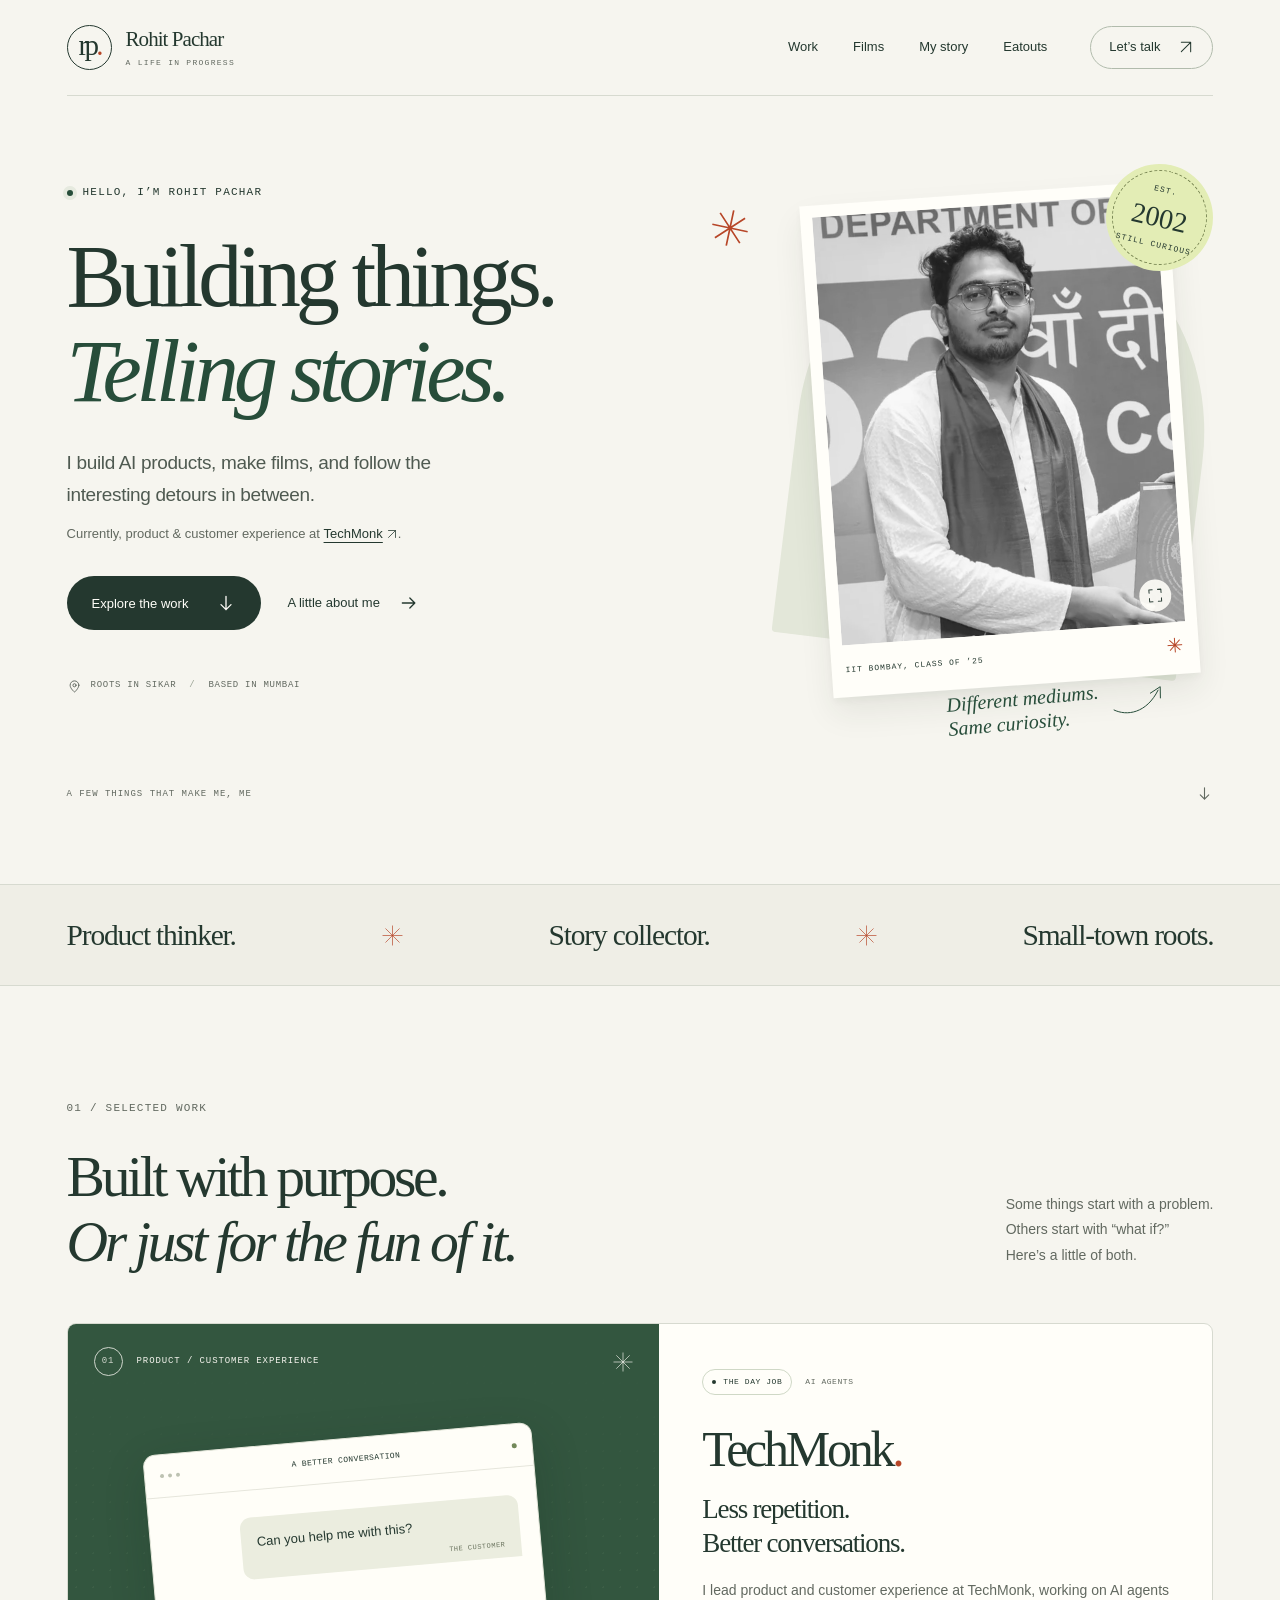
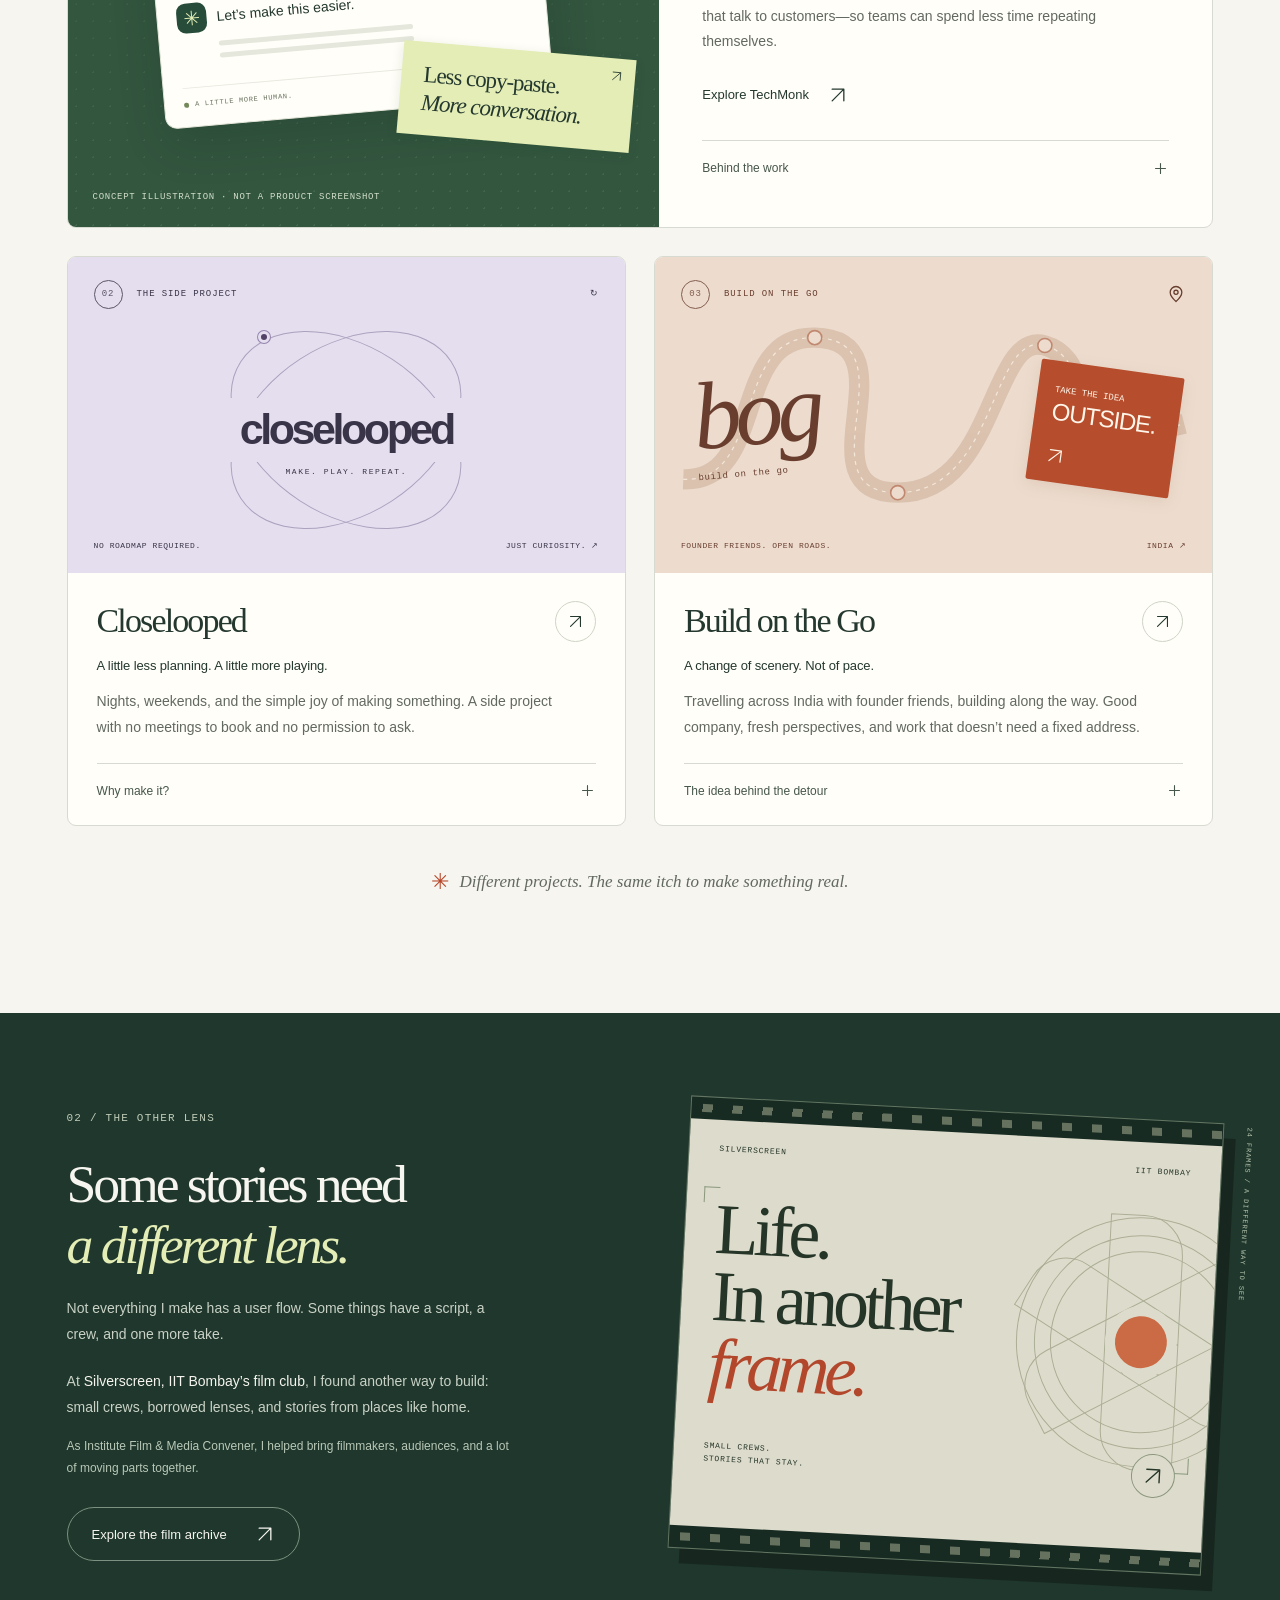
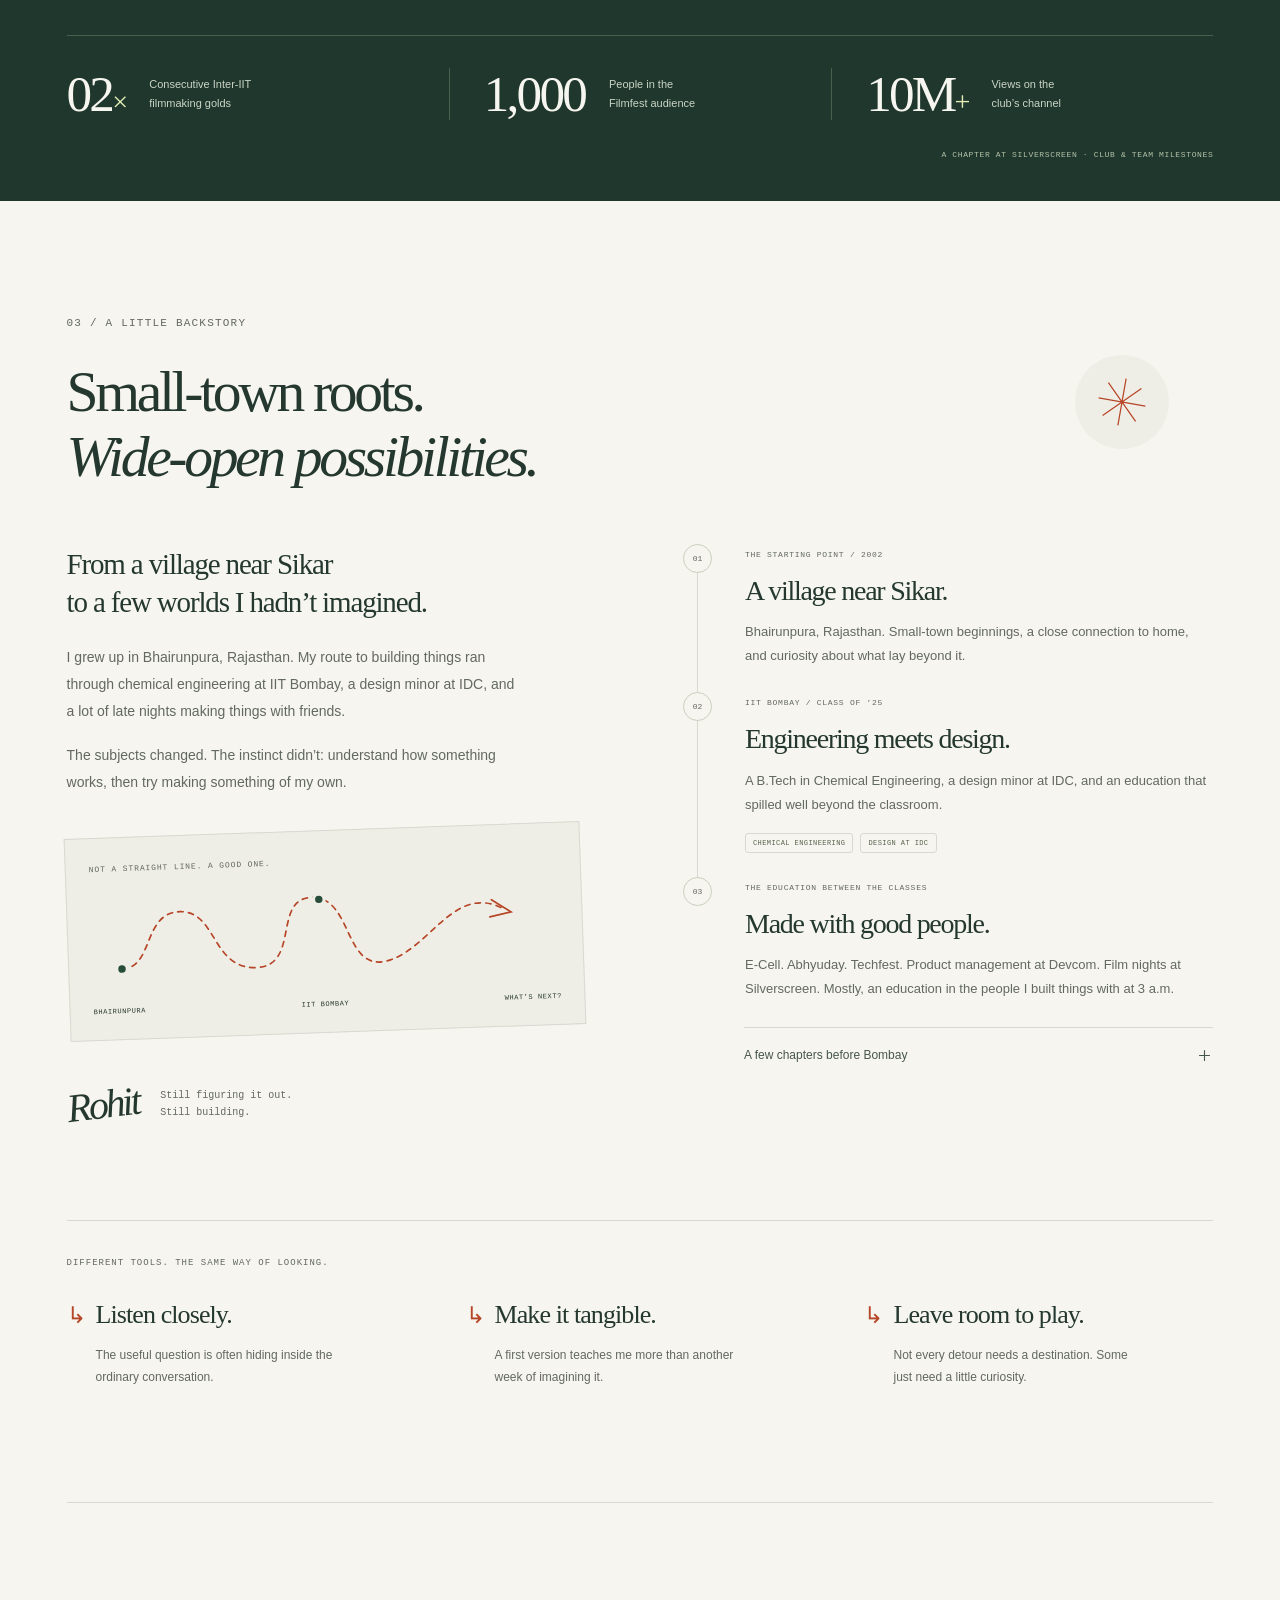
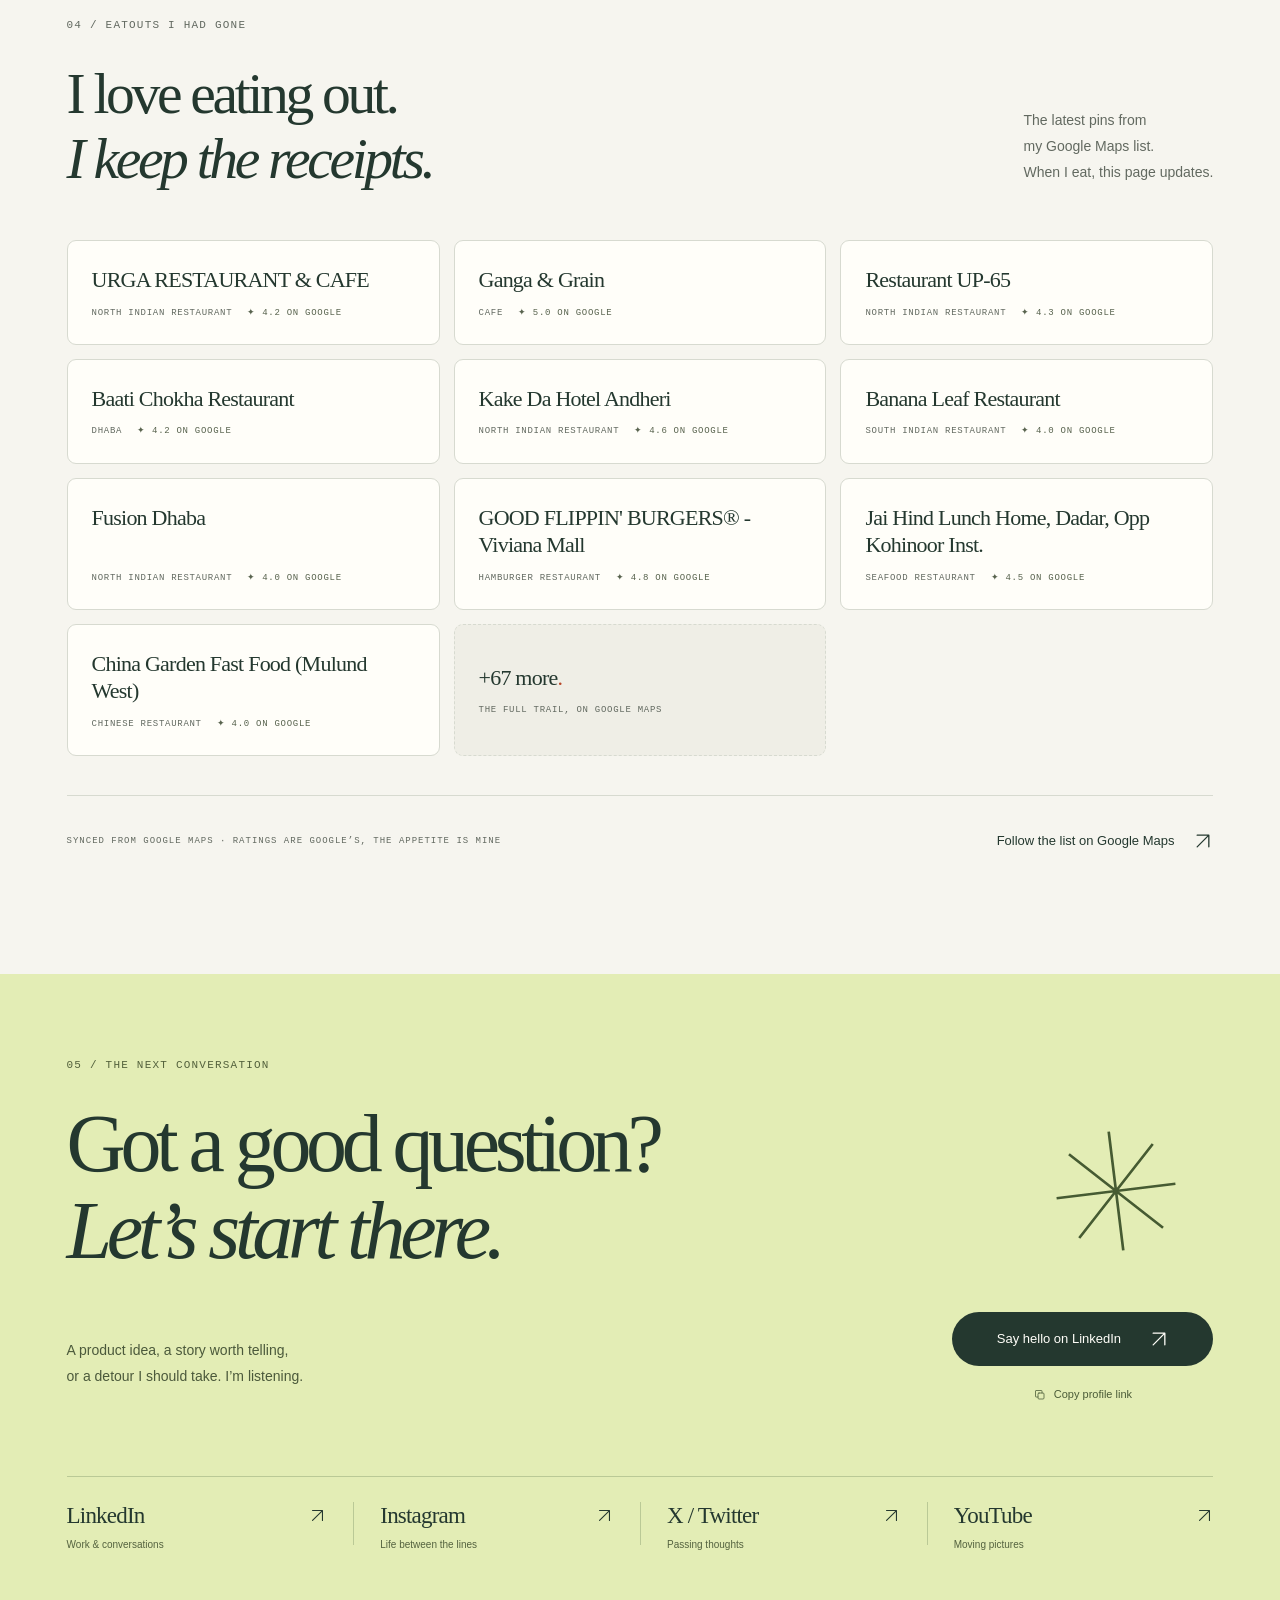
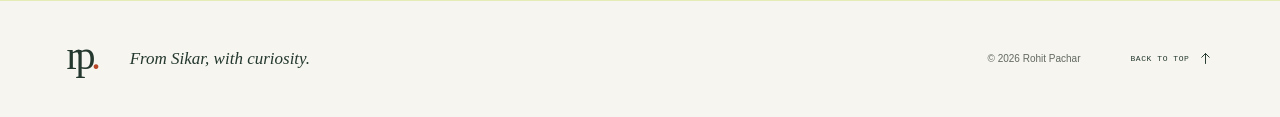
==== commit 62409e65: "Sync eatouts from Google Maps list" ====
--- a/index.html
+++ b/index.html
@@ -271,6 +271,7 @@
       </div>
       <div class="eatouts-grid reveal">
           <!-- EATOUTS:START (generated by scripts/sync_eatouts.py — do not edit by hand) -->
+          <a class="eatout-card" href="https://www.google.com/maps/search/?api=1&amp;query=URGA%20RESTAURANT%20%26%20CAFE" target="_blank" rel="noopener noreferrer"><h3>URGA RESTAURANT &amp; CAFE</h3><p class="eatout-meta"><span class="eatout-category">North Indian restaurant</span><span class="eatout-rating">✦ 4.2 on Google</span></p><svg class="icon eatout-arrow" aria-hidden="true"><use href="#i-arrow-up-right"/></svg></a>
           <a class="eatout-card" href="https://www.google.com/maps/search/?api=1&amp;query=Ganga%20%26%20Grain" target="_blank" rel="noopener noreferrer"><h3>Ganga &amp; Grain</h3><p class="eatout-meta"><span class="eatout-category">Cafe</span><span class="eatout-rating">✦ 5.0 on Google</span></p><svg class="icon eatout-arrow" aria-hidden="true"><use href="#i-arrow-up-right"/></svg></a>
           <a class="eatout-card" href="https://www.google.com/maps/search/?api=1&amp;query=Restaurant%20UP-65" target="_blank" rel="noopener noreferrer"><h3>Restaurant UP-65</h3><p class="eatout-meta"><span class="eatout-category">North Indian restaurant</span><span class="eatout-rating">✦ 4.3 on Google</span></p><svg class="icon eatout-arrow" aria-hidden="true"><use href="#i-arrow-up-right"/></svg></a>
           <a class="eatout-card" href="https://www.google.com/maps/search/?api=1&amp;query=Baati%20Chokha%20Restaurant" target="_blank" rel="noopener noreferrer"><h3>Baati Chokha Restaurant</h3><p class="eatout-meta"><span class="eatout-category">Dhaba</span><span class="eatout-rating">✦ 4.2 on Google</span></p><svg class="icon eatout-arrow" aria-hidden="true"><use href="#i-arrow-up-right"/></svg></a>
@@ -280,8 +281,7 @@
           <a class="eatout-card" href="https://www.google.com/maps/search/?api=1&amp;query=GOOD%20FLIPPIN%27%20BURGERS%C2%AE%20-%20Viviana%20Mall" target="_blank" rel="noopener noreferrer"><h3>GOOD FLIPPIN&#x27; BURGERS® - Viviana Mall</h3><p class="eatout-meta"><span class="eatout-category">Hamburger restaurant</span><span class="eatout-rating">✦ 4.8 on Google</span></p><svg class="icon eatout-arrow" aria-hidden="true"><use href="#i-arrow-up-right"/></svg></a>
           <a class="eatout-card" href="https://www.google.com/maps/search/?api=1&amp;query=Jai%20Hind%20Lunch%20Home%2C%20Dadar%2C%20Opp%20Kohinoor%20Inst." target="_blank" rel="noopener noreferrer"><h3>Jai Hind Lunch Home, Dadar, Opp Kohinoor Inst.</h3><p class="eatout-meta"><span class="eatout-category">Seafood restaurant</span><span class="eatout-rating">✦ 4.5 on Google</span></p><svg class="icon eatout-arrow" aria-hidden="true"><use href="#i-arrow-up-right"/></svg></a>
           <a class="eatout-card" href="https://www.google.com/maps/search/?api=1&amp;query=China%20Garden%20Fast%20Food%20%28Mulund%20West%29" target="_blank" rel="noopener noreferrer"><h3>China Garden Fast Food (Mulund West)</h3><p class="eatout-meta"><span class="eatout-category">Chinese restaurant</span><span class="eatout-rating">✦ 4.0 on Google</span></p><svg class="icon eatout-arrow" aria-hidden="true"><use href="#i-arrow-up-right"/></svg></a>
-          <a class="eatout-card" href="https://www.google.com/maps/search/?api=1&amp;query=Swa%20Varhadi%20Misal" target="_blank" rel="noopener noreferrer"><h3>Swa Varhadi Misal</h3><p class="eatout-meta"><span class="eatout-category">Restaurant</span><span class="eatout-rating">✦ 4.5 on Google</span></p><svg class="icon eatout-arrow" aria-hidden="true"><use href="#i-arrow-up-right"/></svg></a>
-          <a class="eatout-card eatout-more" href="https://maps.app.goo.gl/15Vi3PHz57bbX9aK9" target="_blank" rel="noopener noreferrer"><h3>+66 more<span class="accent-dot">.</span></h3><p class="eatout-meta"><span>The full trail, on Google Maps</span></p><svg class="icon eatout-arrow" aria-hidden="true"><use href="#i-arrow-up-right"/></svg></a>
+          <a class="eatout-card eatout-more" href="https://maps.app.goo.gl/15Vi3PHz57bbX9aK9" target="_blank" rel="noopener noreferrer"><h3>+67 more<span class="accent-dot">.</span></h3><p class="eatout-meta"><span>The full trail, on Google Maps</span></p><svg class="icon eatout-arrow" aria-hidden="true"><use href="#i-arrow-up-right"/></svg></a>
           <!-- EATOUTS:END -->
       </div>
       <div class="eatouts-footer reveal">
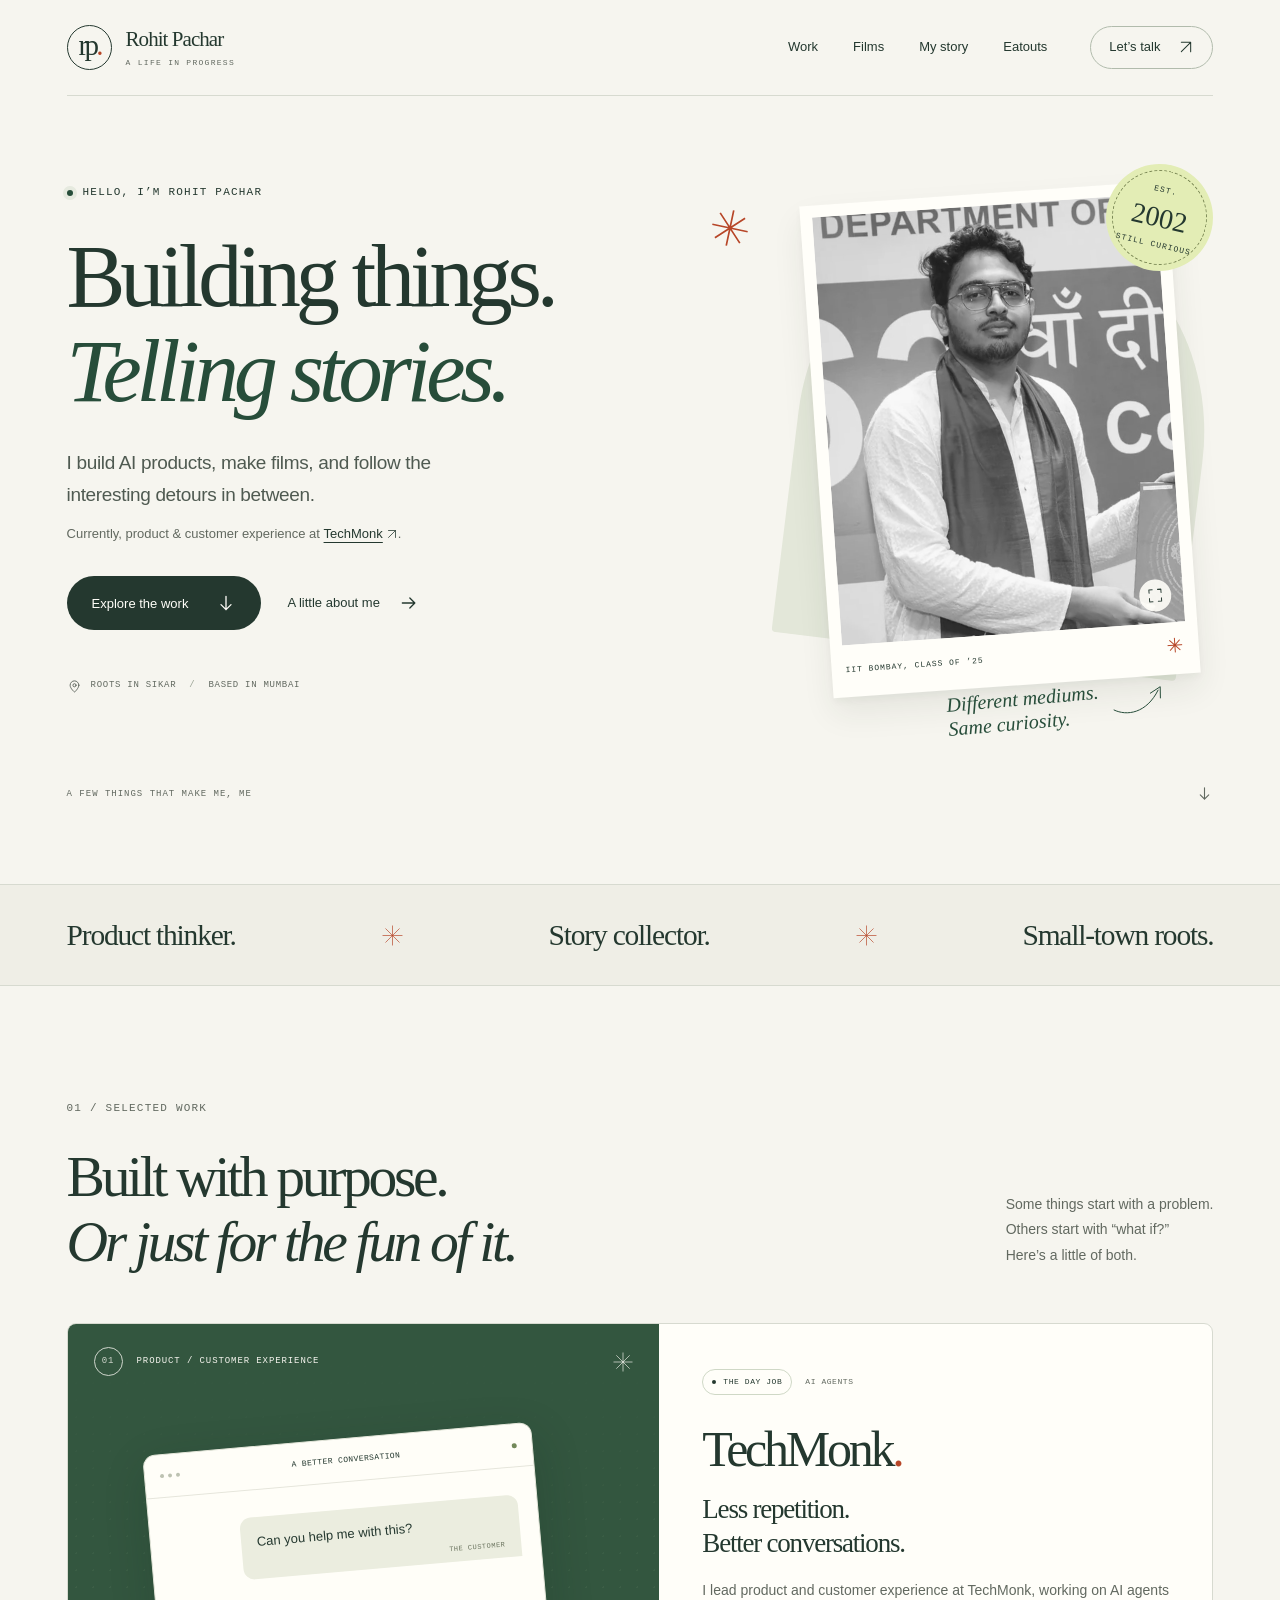
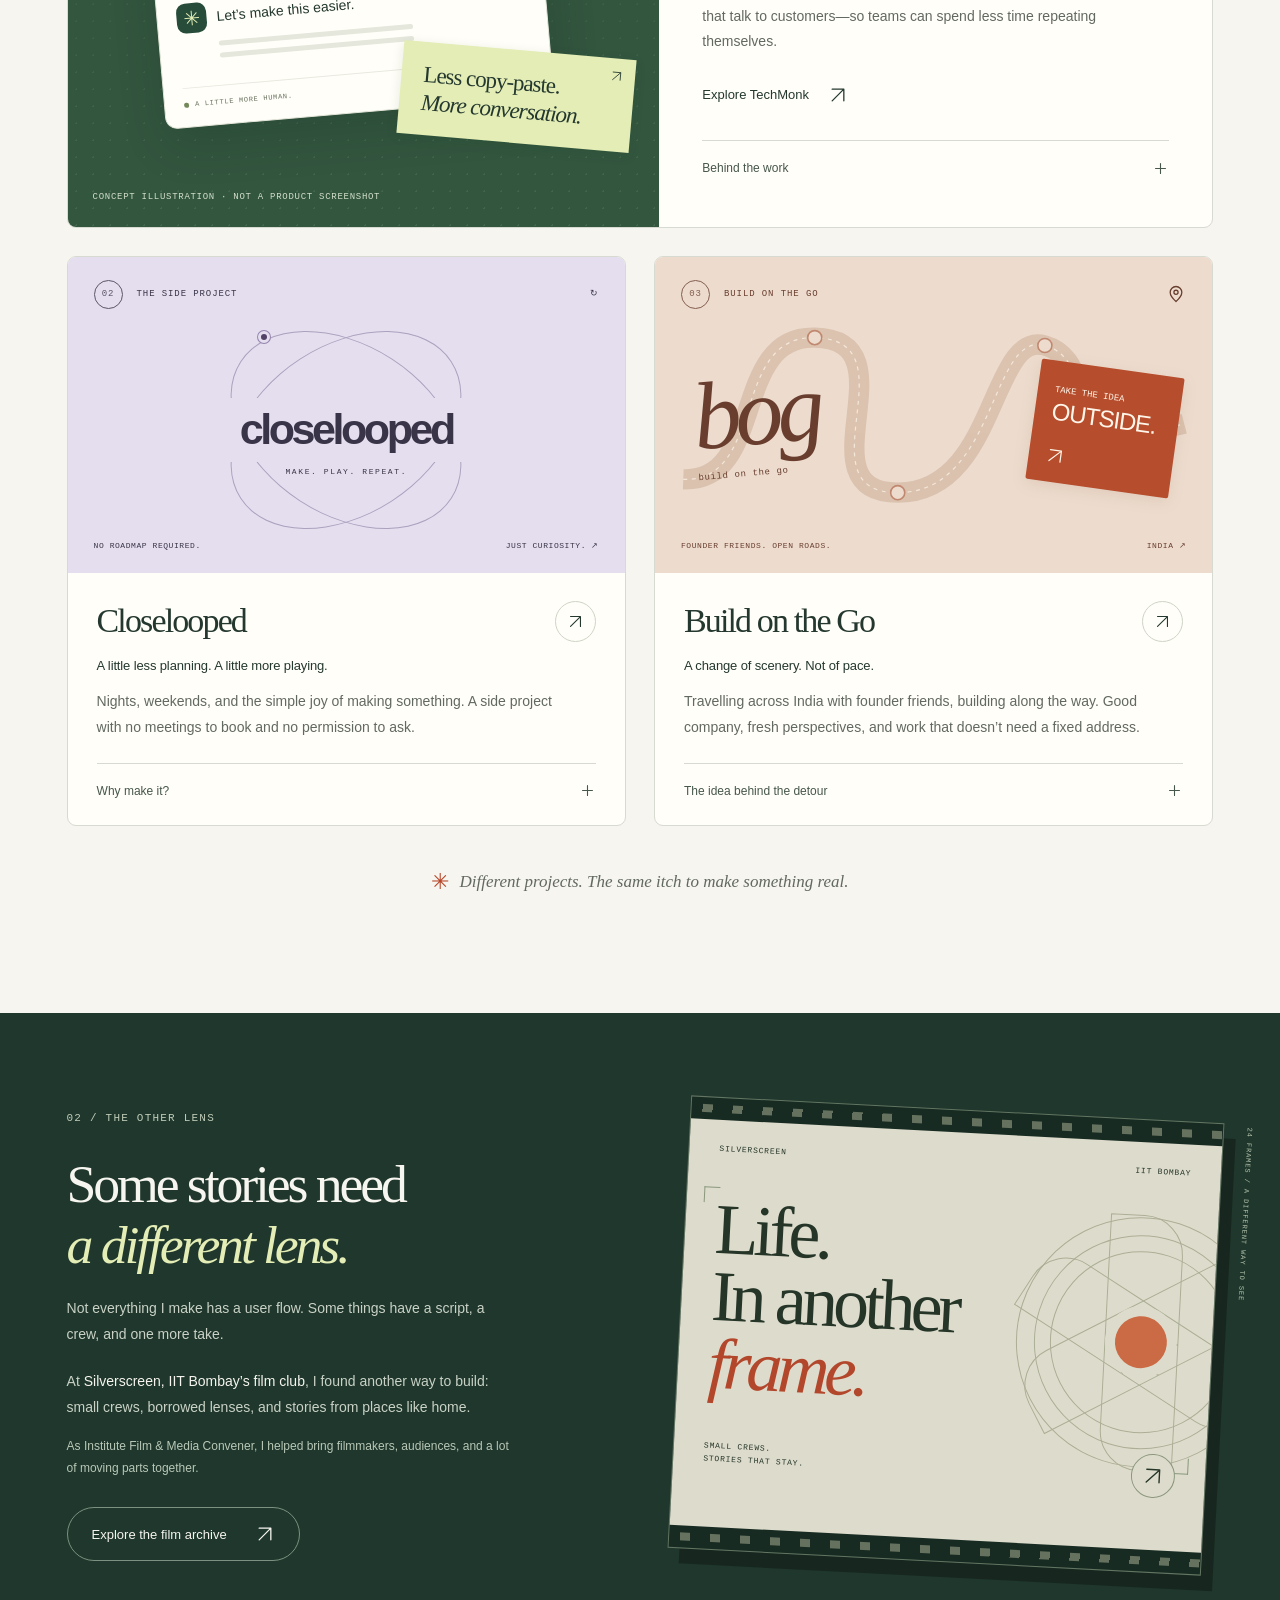
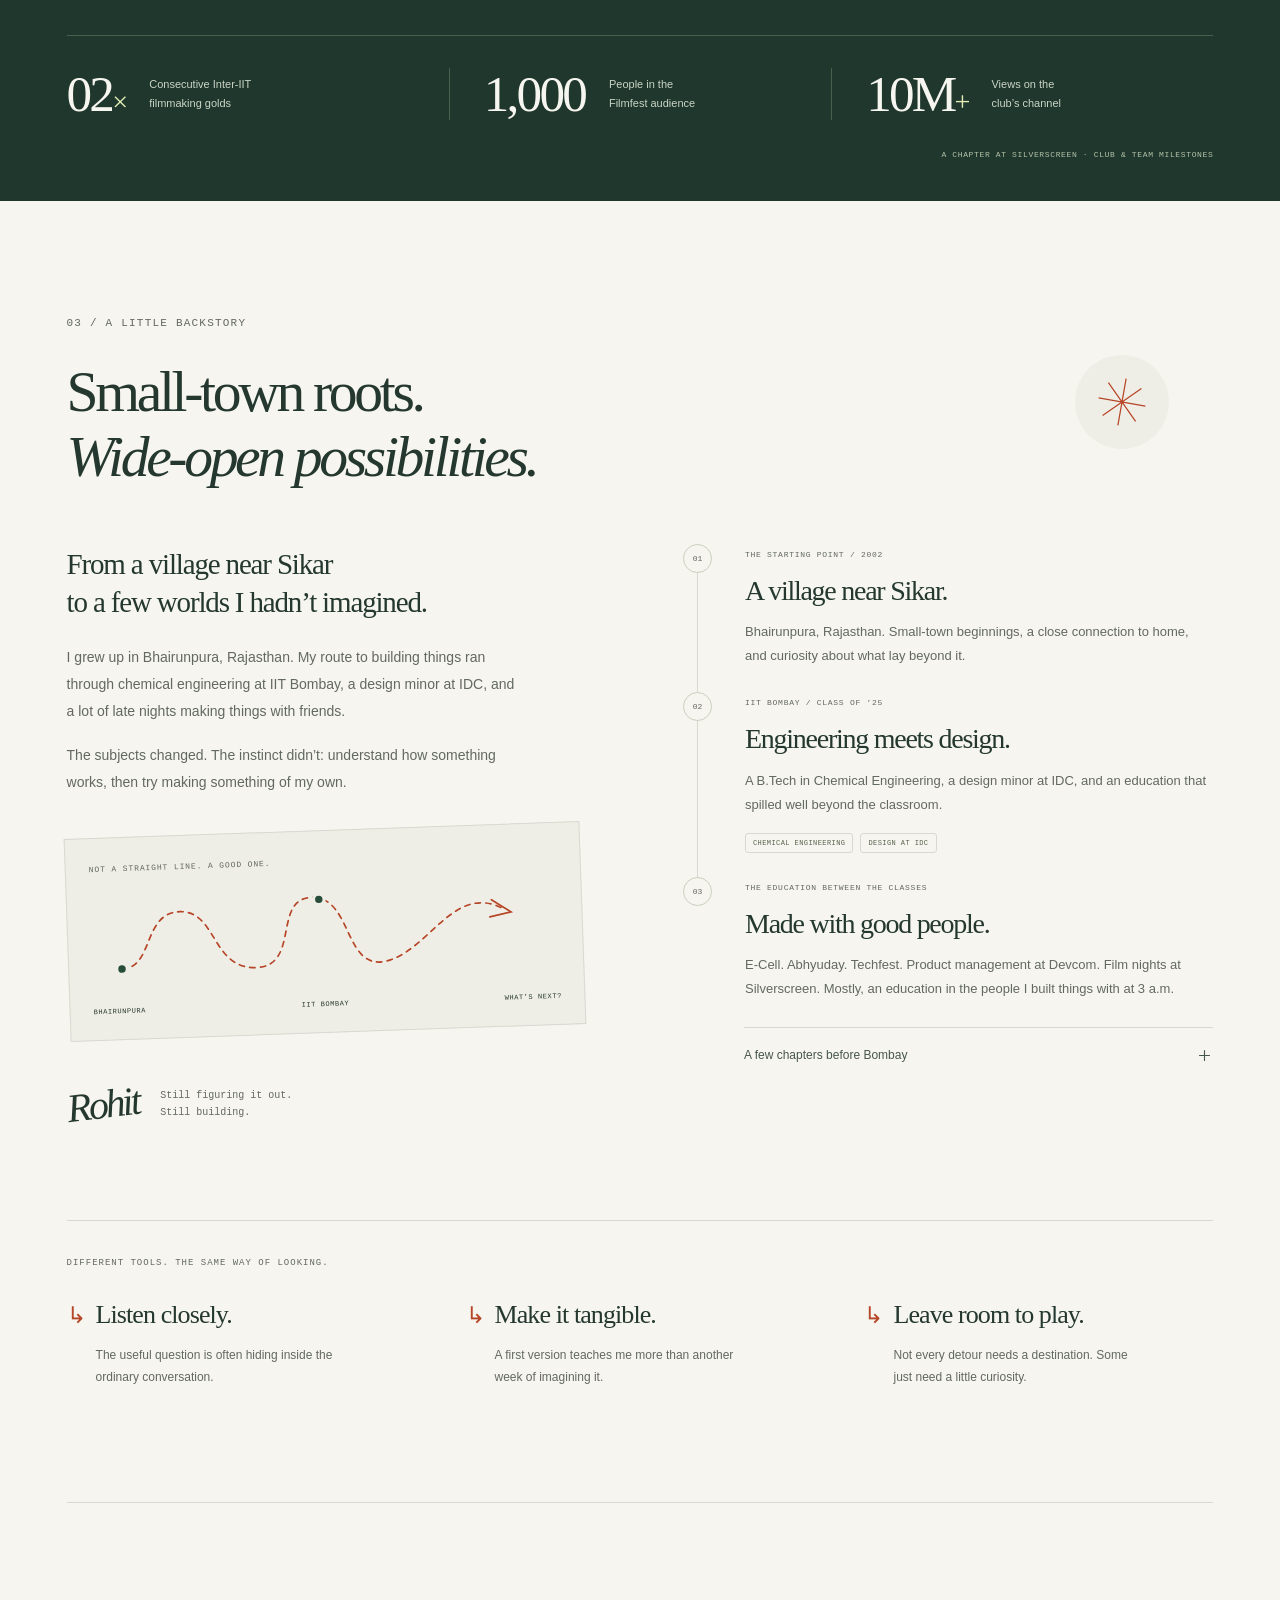
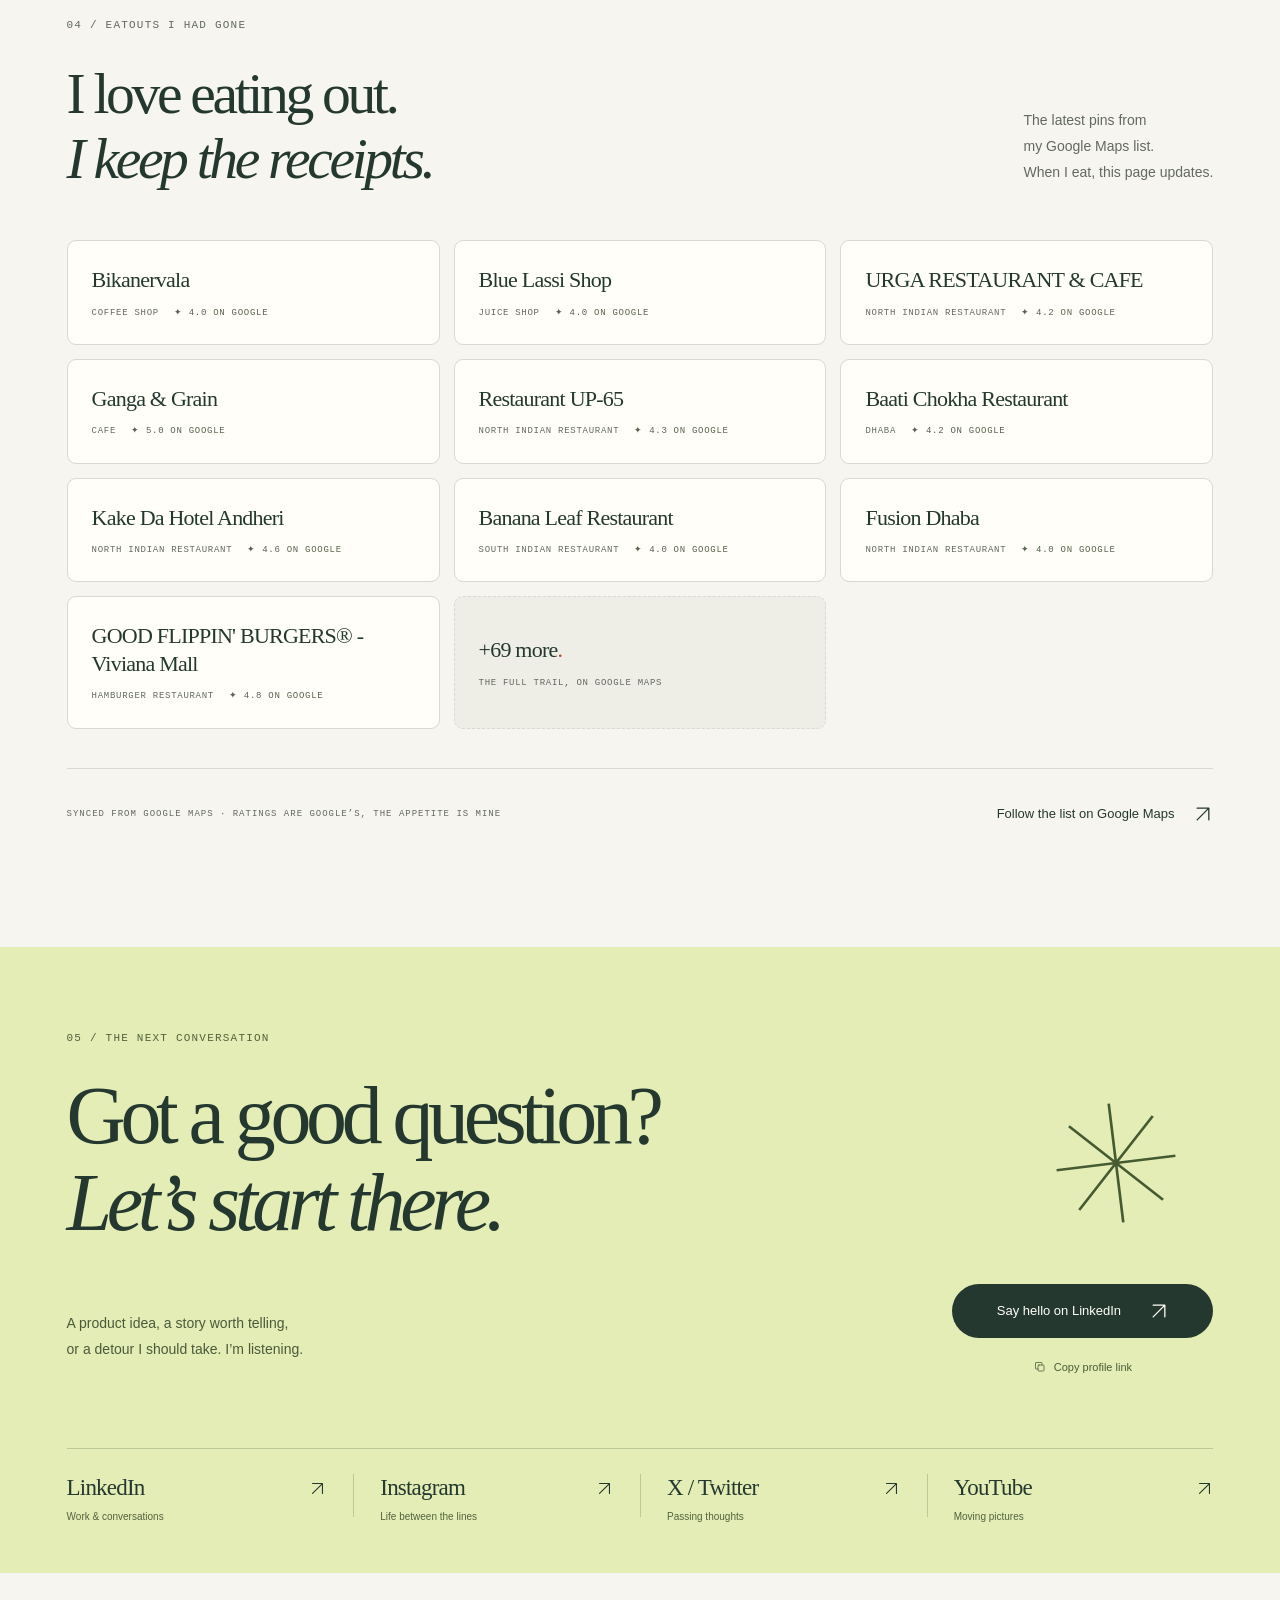
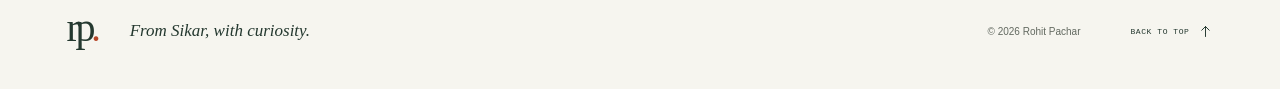
==== commit 7c28692c: "Sync eatouts from Google Maps list" ====
--- a/index.html
+++ b/index.html
@@ -271,6 +271,8 @@
       </div>
       <div class="eatouts-grid reveal">
           <!-- EATOUTS:START (generated by scripts/sync_eatouts.py — do not edit by hand) -->
+          <a class="eatout-card" href="https://www.google.com/maps/search/?api=1&amp;query=Bikanervala" target="_blank" rel="noopener noreferrer"><h3>Bikanervala</h3><p class="eatout-meta"><span class="eatout-category">Coffee shop</span><span class="eatout-rating">✦ 4.0 on Google</span></p><svg class="icon eatout-arrow" aria-hidden="true"><use href="#i-arrow-up-right"/></svg></a>
+          <a class="eatout-card" href="https://www.google.com/maps/search/?api=1&amp;query=Blue%20Lassi%20Shop" target="_blank" rel="noopener noreferrer"><h3>Blue Lassi Shop</h3><p class="eatout-meta"><span class="eatout-category">Juice shop</span><span class="eatout-rating">✦ 4.0 on Google</span></p><svg class="icon eatout-arrow" aria-hidden="true"><use href="#i-arrow-up-right"/></svg></a>
           <a class="eatout-card" href="https://www.google.com/maps/search/?api=1&amp;query=URGA%20RESTAURANT%20%26%20CAFE" target="_blank" rel="noopener noreferrer"><h3>URGA RESTAURANT &amp; CAFE</h3><p class="eatout-meta"><span class="eatout-category">North Indian restaurant</span><span class="eatout-rating">✦ 4.2 on Google</span></p><svg class="icon eatout-arrow" aria-hidden="true"><use href="#i-arrow-up-right"/></svg></a>
           <a class="eatout-card" href="https://www.google.com/maps/search/?api=1&amp;query=Ganga%20%26%20Grain" target="_blank" rel="noopener noreferrer"><h3>Ganga &amp; Grain</h3><p class="eatout-meta"><span class="eatout-category">Cafe</span><span class="eatout-rating">✦ 5.0 on Google</span></p><svg class="icon eatout-arrow" aria-hidden="true"><use href="#i-arrow-up-right"/></svg></a>
           <a class="eatout-card" href="https://www.google.com/maps/search/?api=1&amp;query=Restaurant%20UP-65" target="_blank" rel="noopener noreferrer"><h3>Restaurant UP-65</h3><p class="eatout-meta"><span class="eatout-category">North Indian restaurant</span><span class="eatout-rating">✦ 4.3 on Google</span></p><svg class="icon eatout-arrow" aria-hidden="true"><use href="#i-arrow-up-right"/></svg></a>
@@ -279,9 +281,7 @@
           <a class="eatout-card" href="https://www.google.com/maps/search/?api=1&amp;query=Banana%20Leaf%20Restaurant" target="_blank" rel="noopener noreferrer"><h3>Banana Leaf Restaurant</h3><p class="eatout-meta"><span class="eatout-category">South Indian restaurant</span><span class="eatout-rating">✦ 4.0 on Google</span></p><svg class="icon eatout-arrow" aria-hidden="true"><use href="#i-arrow-up-right"/></svg></a>
           <a class="eatout-card" href="https://www.google.com/maps/search/?api=1&amp;query=Fusion%20Dhaba" target="_blank" rel="noopener noreferrer"><h3>Fusion Dhaba</h3><p class="eatout-meta"><span class="eatout-category">North Indian restaurant</span><span class="eatout-rating">✦ 4.0 on Google</span></p><svg class="icon eatout-arrow" aria-hidden="true"><use href="#i-arrow-up-right"/></svg></a>
           <a class="eatout-card" href="https://www.google.com/maps/search/?api=1&amp;query=GOOD%20FLIPPIN%27%20BURGERS%C2%AE%20-%20Viviana%20Mall" target="_blank" rel="noopener noreferrer"><h3>GOOD FLIPPIN&#x27; BURGERS® - Viviana Mall</h3><p class="eatout-meta"><span class="eatout-category">Hamburger restaurant</span><span class="eatout-rating">✦ 4.8 on Google</span></p><svg class="icon eatout-arrow" aria-hidden="true"><use href="#i-arrow-up-right"/></svg></a>
-          <a class="eatout-card" href="https://www.google.com/maps/search/?api=1&amp;query=Jai%20Hind%20Lunch%20Home%2C%20Dadar%2C%20Opp%20Kohinoor%20Inst." target="_blank" rel="noopener noreferrer"><h3>Jai Hind Lunch Home, Dadar, Opp Kohinoor Inst.</h3><p class="eatout-meta"><span class="eatout-category">Seafood restaurant</span><span class="eatout-rating">✦ 4.5 on Google</span></p><svg class="icon eatout-arrow" aria-hidden="true"><use href="#i-arrow-up-right"/></svg></a>
-          <a class="eatout-card" href="https://www.google.com/maps/search/?api=1&amp;query=China%20Garden%20Fast%20Food%20%28Mulund%20West%29" target="_blank" rel="noopener noreferrer"><h3>China Garden Fast Food (Mulund West)</h3><p class="eatout-meta"><span class="eatout-category">Chinese restaurant</span><span class="eatout-rating">✦ 4.0 on Google</span></p><svg class="icon eatout-arrow" aria-hidden="true"><use href="#i-arrow-up-right"/></svg></a>
-          <a class="eatout-card eatout-more" href="https://maps.app.goo.gl/15Vi3PHz57bbX9aK9" target="_blank" rel="noopener noreferrer"><h3>+67 more<span class="accent-dot">.</span></h3><p class="eatout-meta"><span>The full trail, on Google Maps</span></p><svg class="icon eatout-arrow" aria-hidden="true"><use href="#i-arrow-up-right"/></svg></a>
+          <a class="eatout-card eatout-more" href="https://maps.app.goo.gl/15Vi3PHz57bbX9aK9" target="_blank" rel="noopener noreferrer"><h3>+69 more<span class="accent-dot">.</span></h3><p class="eatout-meta"><span>The full trail, on Google Maps</span></p><svg class="icon eatout-arrow" aria-hidden="true"><use href="#i-arrow-up-right"/></svg></a>
           <!-- EATOUTS:END -->
       </div>
       <div class="eatouts-footer reveal">
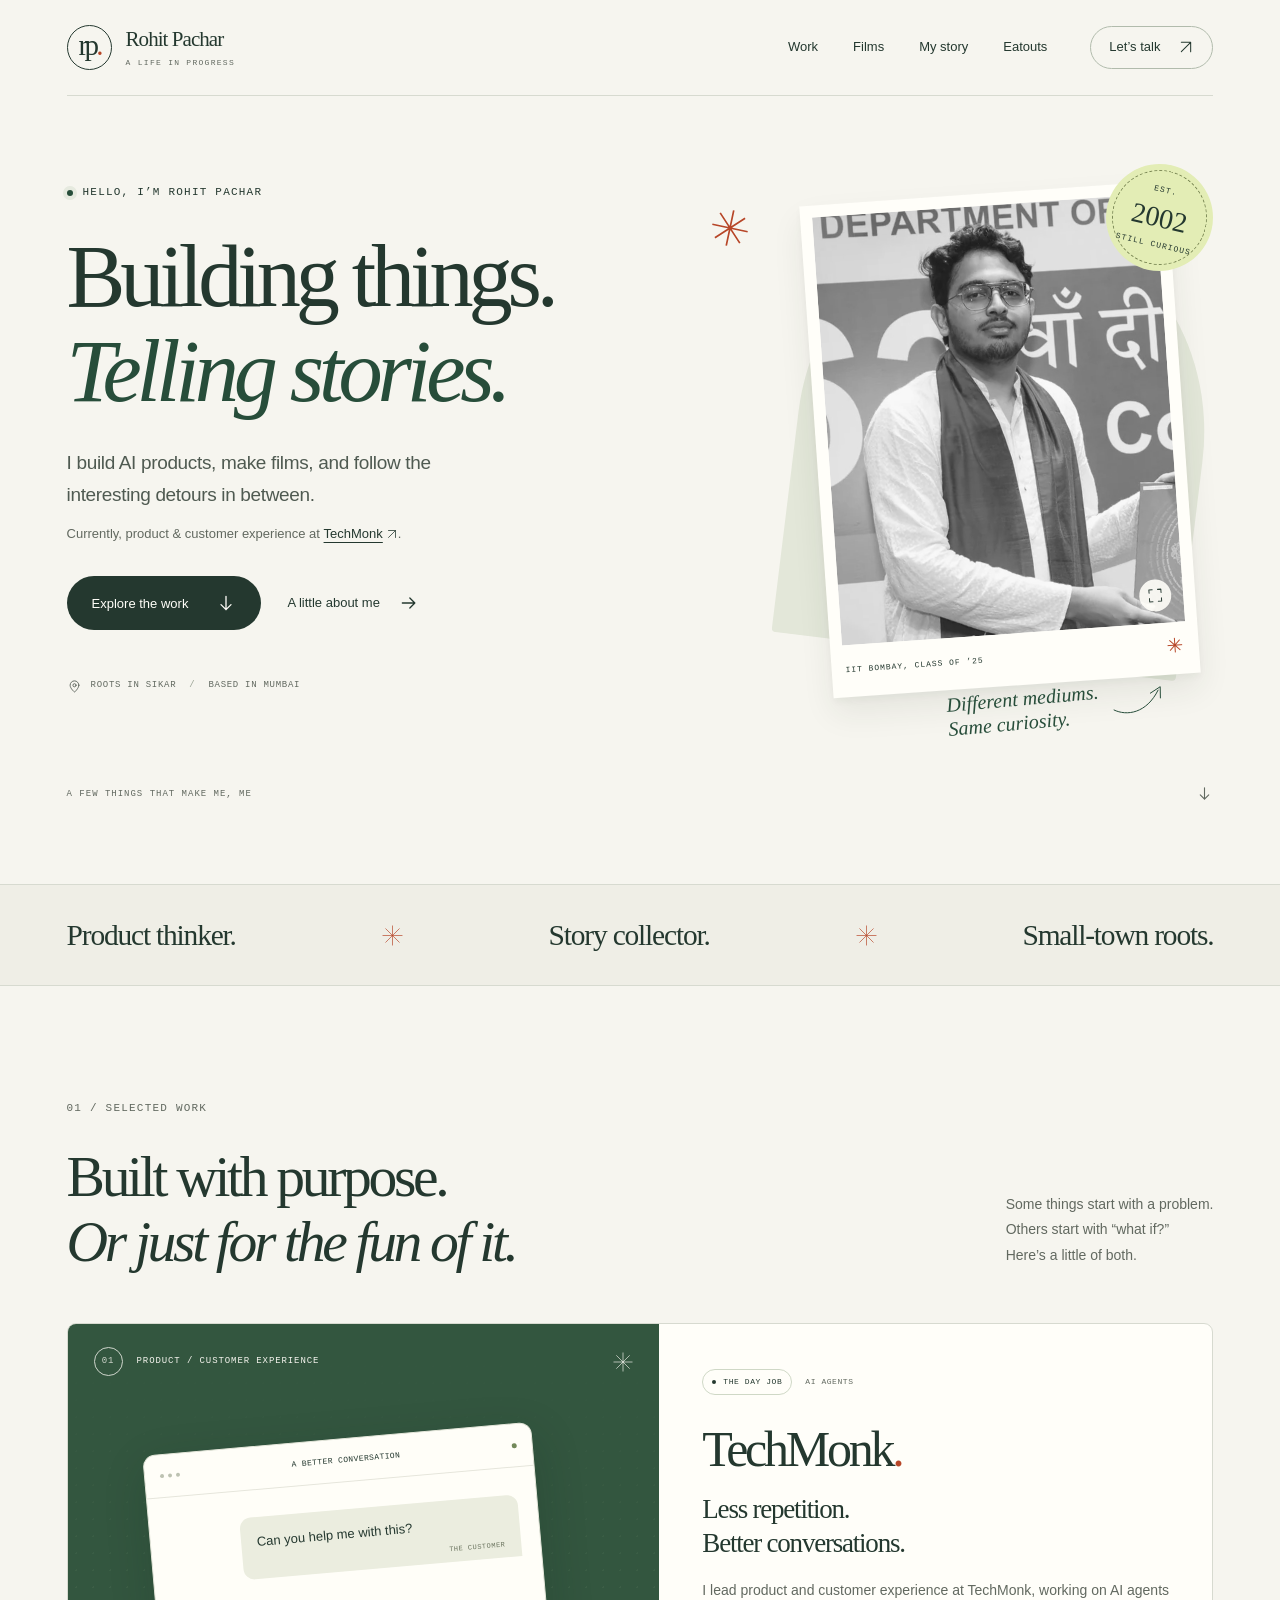
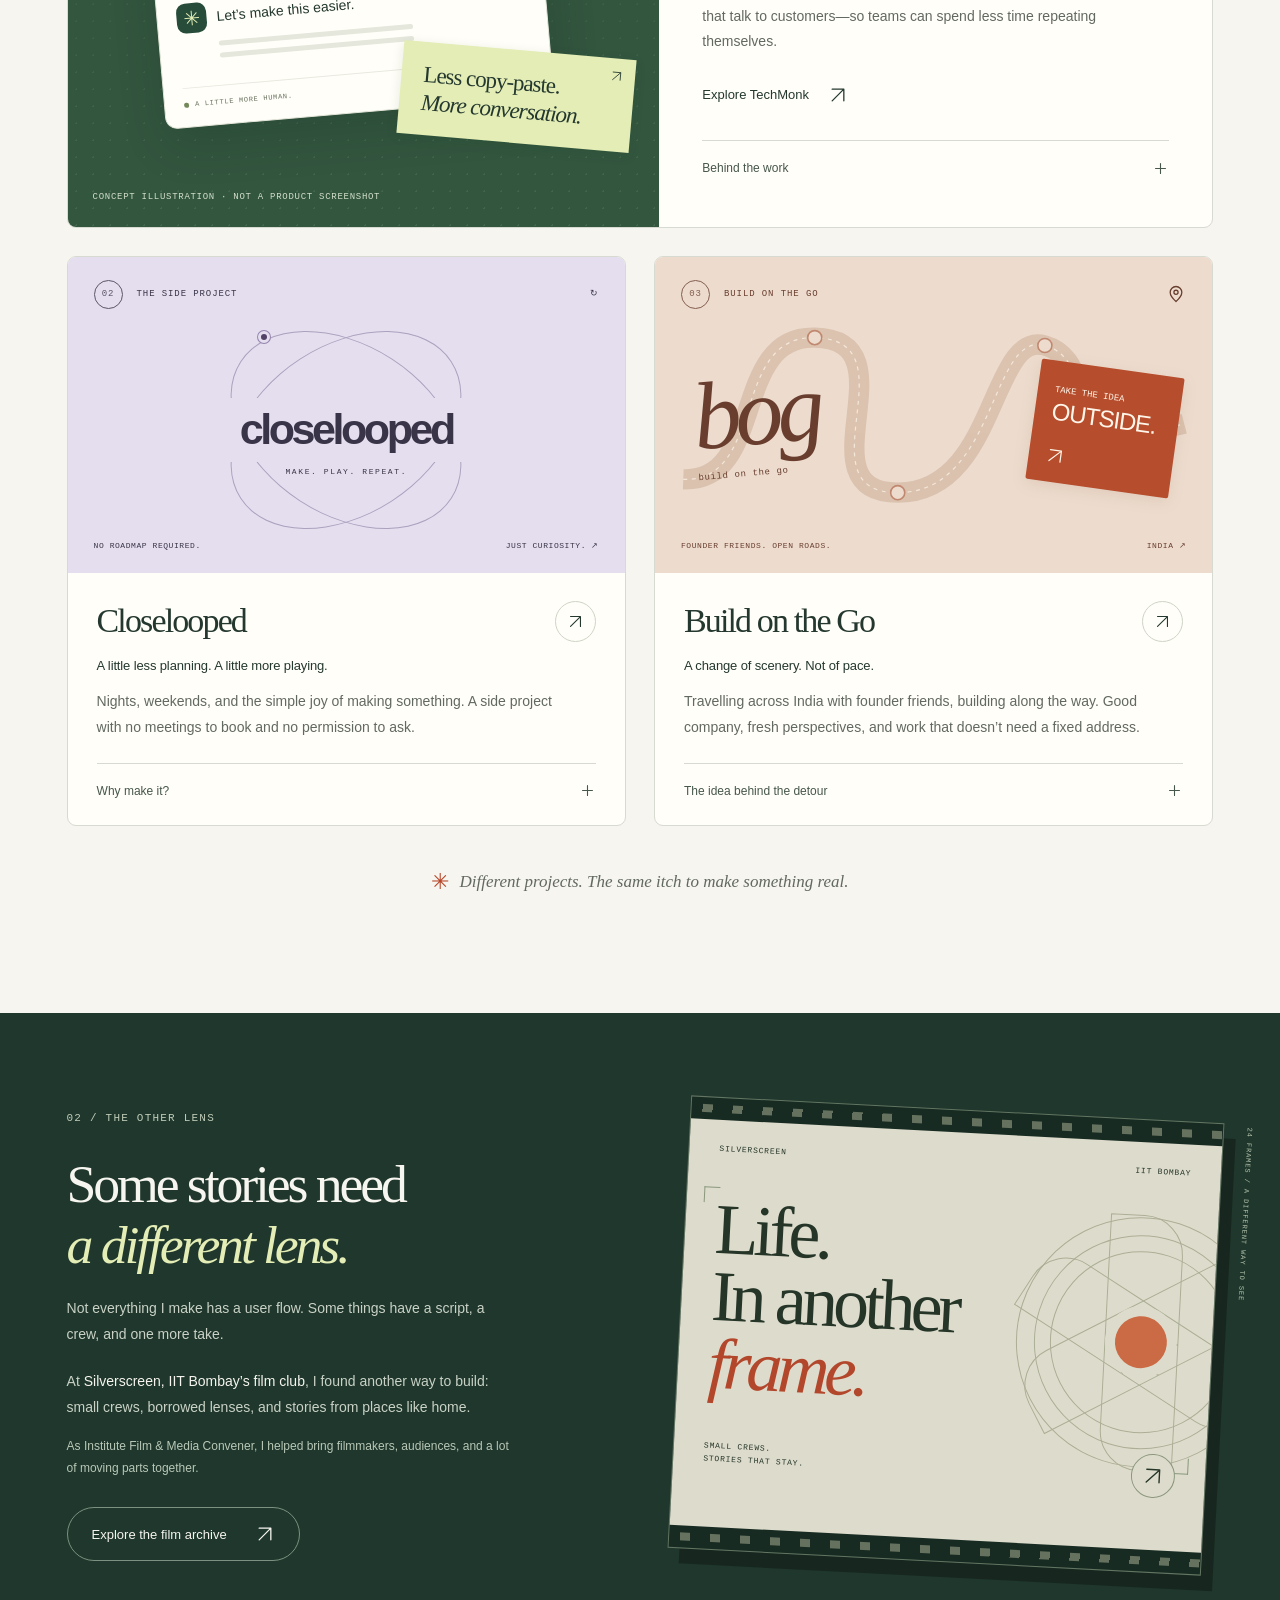
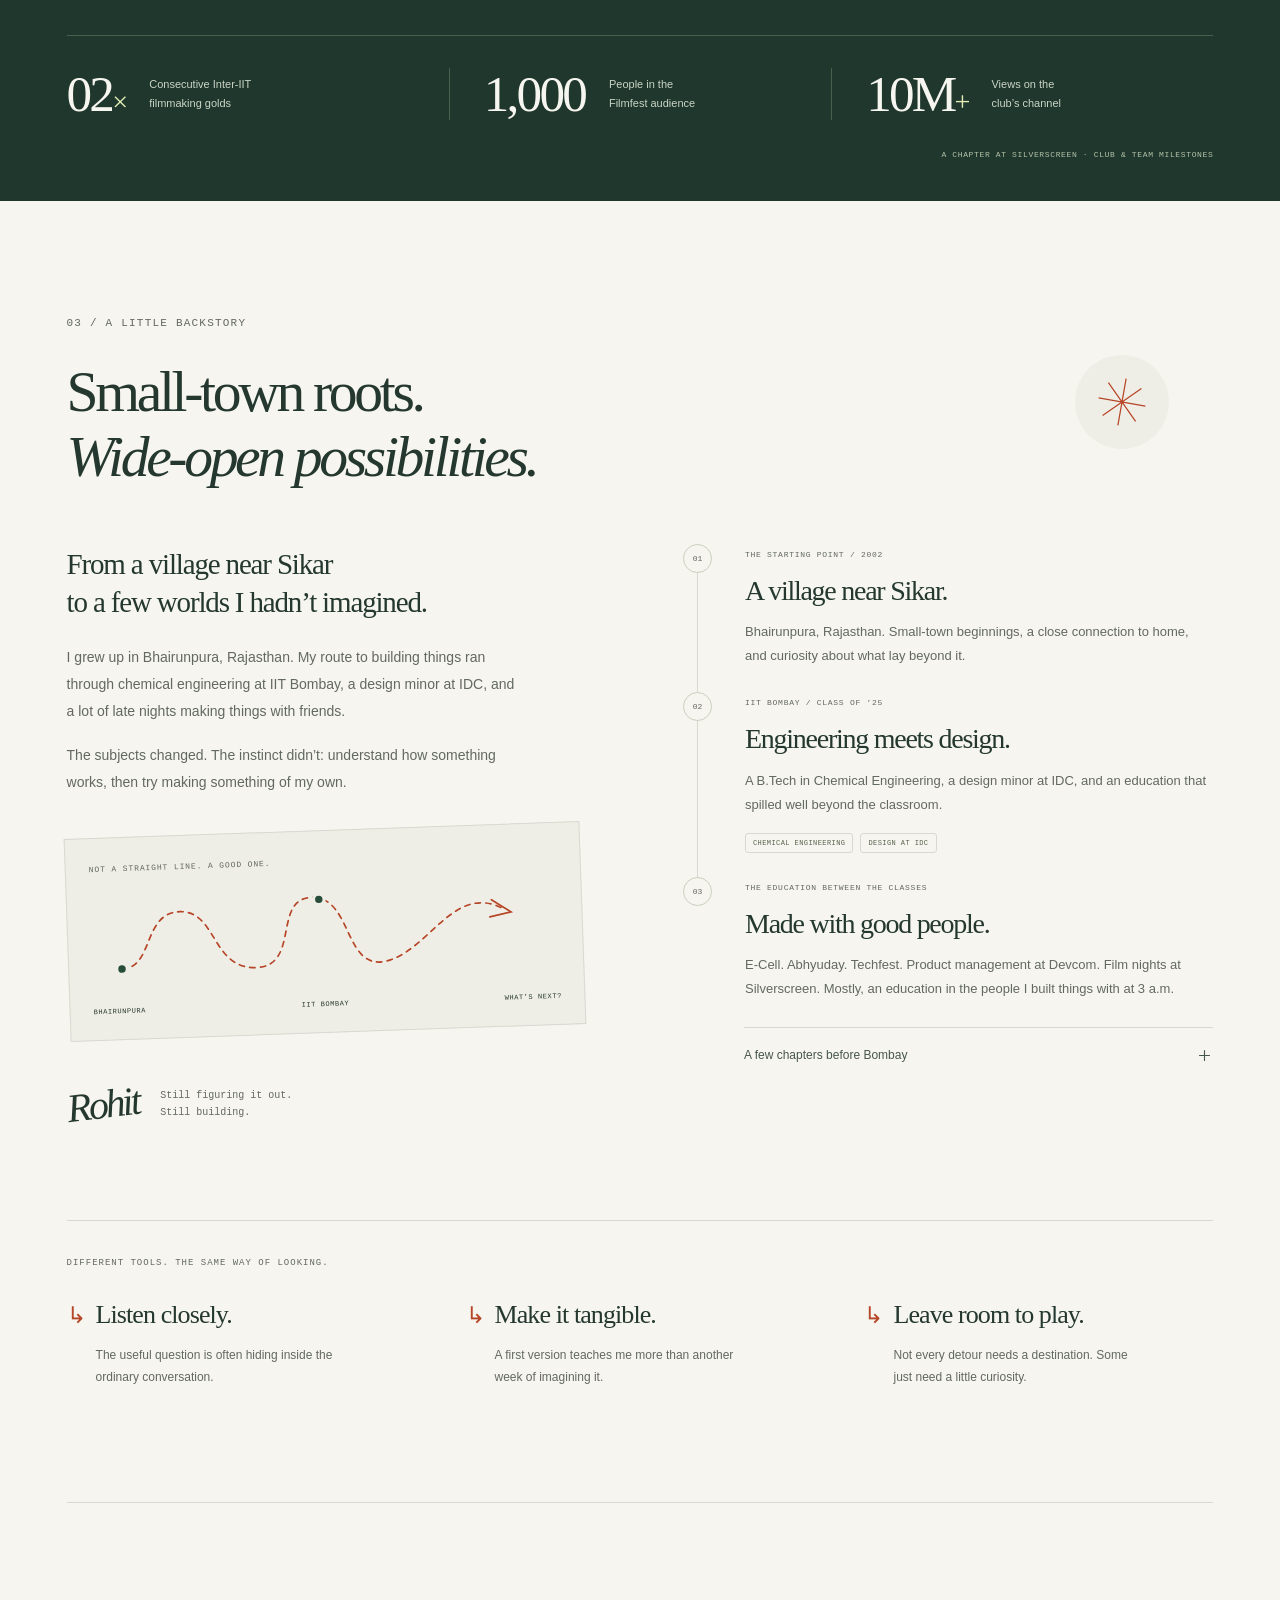
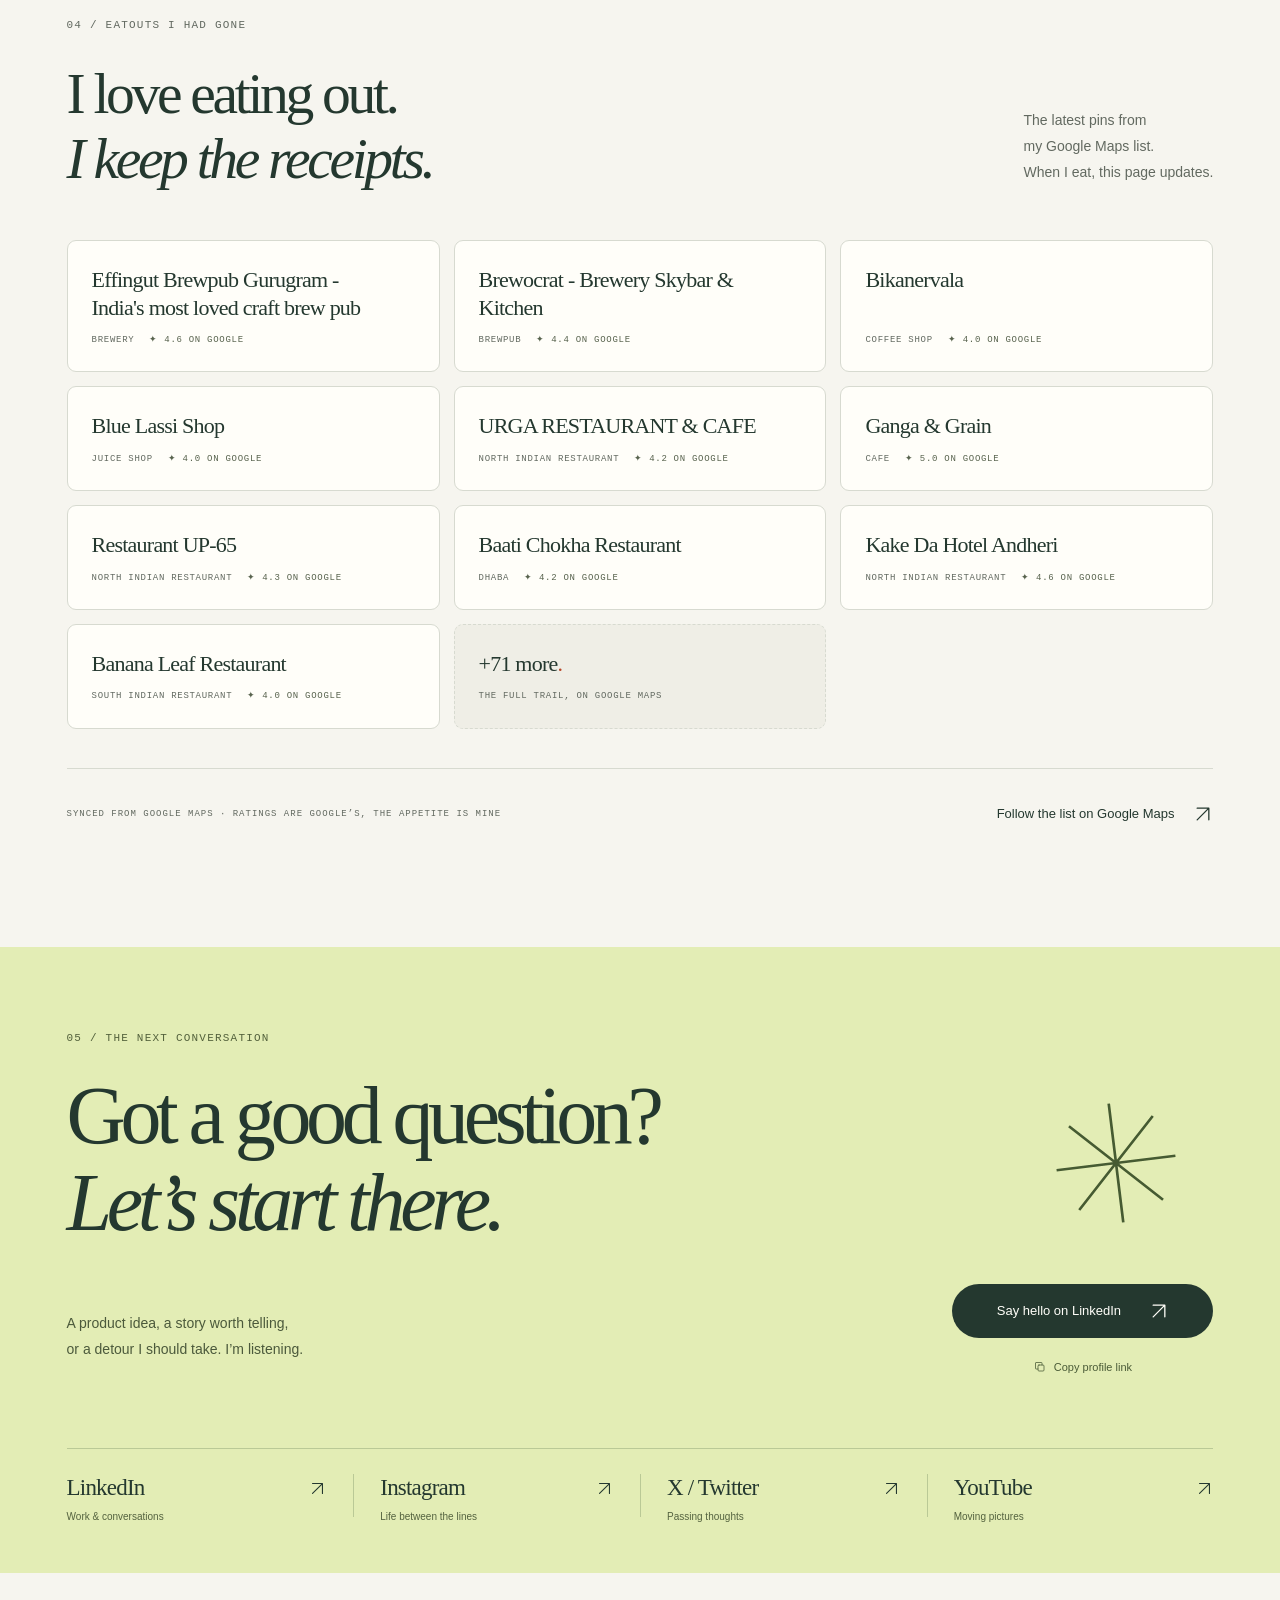
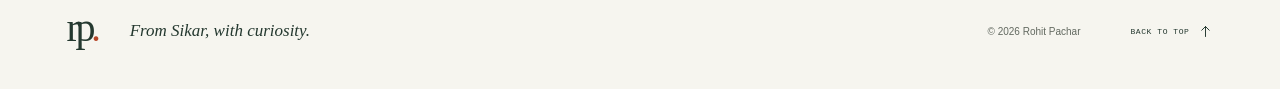
==== commit 7ea7d2e8: "Sync eatouts from Google Maps list" ====
--- a/index.html
+++ b/index.html
@@ -271,6 +271,8 @@
       </div>
       <div class="eatouts-grid reveal">
           <!-- EATOUTS:START (generated by scripts/sync_eatouts.py — do not edit by hand) -->
+          <a class="eatout-card" href="https://www.google.com/maps/search/?api=1&amp;query=Effingut%20Brewpub%20Gurugram%20-%20India%27s%20most%20loved%20craft%20brew%20pub" target="_blank" rel="noopener noreferrer"><h3>Effingut Brewpub Gurugram - India&#x27;s most loved craft brew pub</h3><p class="eatout-meta"><span class="eatout-category">Brewery</span><span class="eatout-rating">✦ 4.6 on Google</span></p><svg class="icon eatout-arrow" aria-hidden="true"><use href="#i-arrow-up-right"/></svg></a>
+          <a class="eatout-card" href="https://www.google.com/maps/search/?api=1&amp;query=Brewocrat%20-%20Brewery%20Skybar%20%26%20Kitchen" target="_blank" rel="noopener noreferrer"><h3>Brewocrat - Brewery Skybar &amp; Kitchen</h3><p class="eatout-meta"><span class="eatout-category">Brewpub</span><span class="eatout-rating">✦ 4.4 on Google</span></p><svg class="icon eatout-arrow" aria-hidden="true"><use href="#i-arrow-up-right"/></svg></a>
           <a class="eatout-card" href="https://www.google.com/maps/search/?api=1&amp;query=Bikanervala" target="_blank" rel="noopener noreferrer"><h3>Bikanervala</h3><p class="eatout-meta"><span class="eatout-category">Coffee shop</span><span class="eatout-rating">✦ 4.0 on Google</span></p><svg class="icon eatout-arrow" aria-hidden="true"><use href="#i-arrow-up-right"/></svg></a>
           <a class="eatout-card" href="https://www.google.com/maps/search/?api=1&amp;query=Blue%20Lassi%20Shop" target="_blank" rel="noopener noreferrer"><h3>Blue Lassi Shop</h3><p class="eatout-meta"><span class="eatout-category">Juice shop</span><span class="eatout-rating">✦ 4.0 on Google</span></p><svg class="icon eatout-arrow" aria-hidden="true"><use href="#i-arrow-up-right"/></svg></a>
           <a class="eatout-card" href="https://www.google.com/maps/search/?api=1&amp;query=URGA%20RESTAURANT%20%26%20CAFE" target="_blank" rel="noopener noreferrer"><h3>URGA RESTAURANT &amp; CAFE</h3><p class="eatout-meta"><span class="eatout-category">North Indian restaurant</span><span class="eatout-rating">✦ 4.2 on Google</span></p><svg class="icon eatout-arrow" aria-hidden="true"><use href="#i-arrow-up-right"/></svg></a>
@@ -279,9 +281,7 @@
           <a class="eatout-card" href="https://www.google.com/maps/search/?api=1&amp;query=Baati%20Chokha%20Restaurant" target="_blank" rel="noopener noreferrer"><h3>Baati Chokha Restaurant</h3><p class="eatout-meta"><span class="eatout-category">Dhaba</span><span class="eatout-rating">✦ 4.2 on Google</span></p><svg class="icon eatout-arrow" aria-hidden="true"><use href="#i-arrow-up-right"/></svg></a>
           <a class="eatout-card" href="https://www.google.com/maps/search/?api=1&amp;query=Kake%20Da%20Hotel%20Andheri" target="_blank" rel="noopener noreferrer"><h3>Kake Da Hotel Andheri</h3><p class="eatout-meta"><span class="eatout-category">North Indian restaurant</span><span class="eatout-rating">✦ 4.6 on Google</span></p><svg class="icon eatout-arrow" aria-hidden="true"><use href="#i-arrow-up-right"/></svg></a>
           <a class="eatout-card" href="https://www.google.com/maps/search/?api=1&amp;query=Banana%20Leaf%20Restaurant" target="_blank" rel="noopener noreferrer"><h3>Banana Leaf Restaurant</h3><p class="eatout-meta"><span class="eatout-category">South Indian restaurant</span><span class="eatout-rating">✦ 4.0 on Google</span></p><svg class="icon eatout-arrow" aria-hidden="true"><use href="#i-arrow-up-right"/></svg></a>
-          <a class="eatout-card" href="https://www.google.com/maps/search/?api=1&amp;query=Fusion%20Dhaba" target="_blank" rel="noopener noreferrer"><h3>Fusion Dhaba</h3><p class="eatout-meta"><span class="eatout-category">North Indian restaurant</span><span class="eatout-rating">✦ 4.0 on Google</span></p><svg class="icon eatout-arrow" aria-hidden="true"><use href="#i-arrow-up-right"/></svg></a>
-          <a class="eatout-card" href="https://www.google.com/maps/search/?api=1&amp;query=GOOD%20FLIPPIN%27%20BURGERS%C2%AE%20-%20Viviana%20Mall" target="_blank" rel="noopener noreferrer"><h3>GOOD FLIPPIN&#x27; BURGERS® - Viviana Mall</h3><p class="eatout-meta"><span class="eatout-category">Hamburger restaurant</span><span class="eatout-rating">✦ 4.8 on Google</span></p><svg class="icon eatout-arrow" aria-hidden="true"><use href="#i-arrow-up-right"/></svg></a>
-          <a class="eatout-card eatout-more" href="https://maps.app.goo.gl/15Vi3PHz57bbX9aK9" target="_blank" rel="noopener noreferrer"><h3>+69 more<span class="accent-dot">.</span></h3><p class="eatout-meta"><span>The full trail, on Google Maps</span></p><svg class="icon eatout-arrow" aria-hidden="true"><use href="#i-arrow-up-right"/></svg></a>
+          <a class="eatout-card eatout-more" href="https://maps.app.goo.gl/15Vi3PHz57bbX9aK9" target="_blank" rel="noopener noreferrer"><h3>+71 more<span class="accent-dot">.</span></h3><p class="eatout-meta"><span>The full trail, on Google Maps</span></p><svg class="icon eatout-arrow" aria-hidden="true"><use href="#i-arrow-up-right"/></svg></a>
           <!-- EATOUTS:END -->
       </div>
       <div class="eatouts-footer reveal">
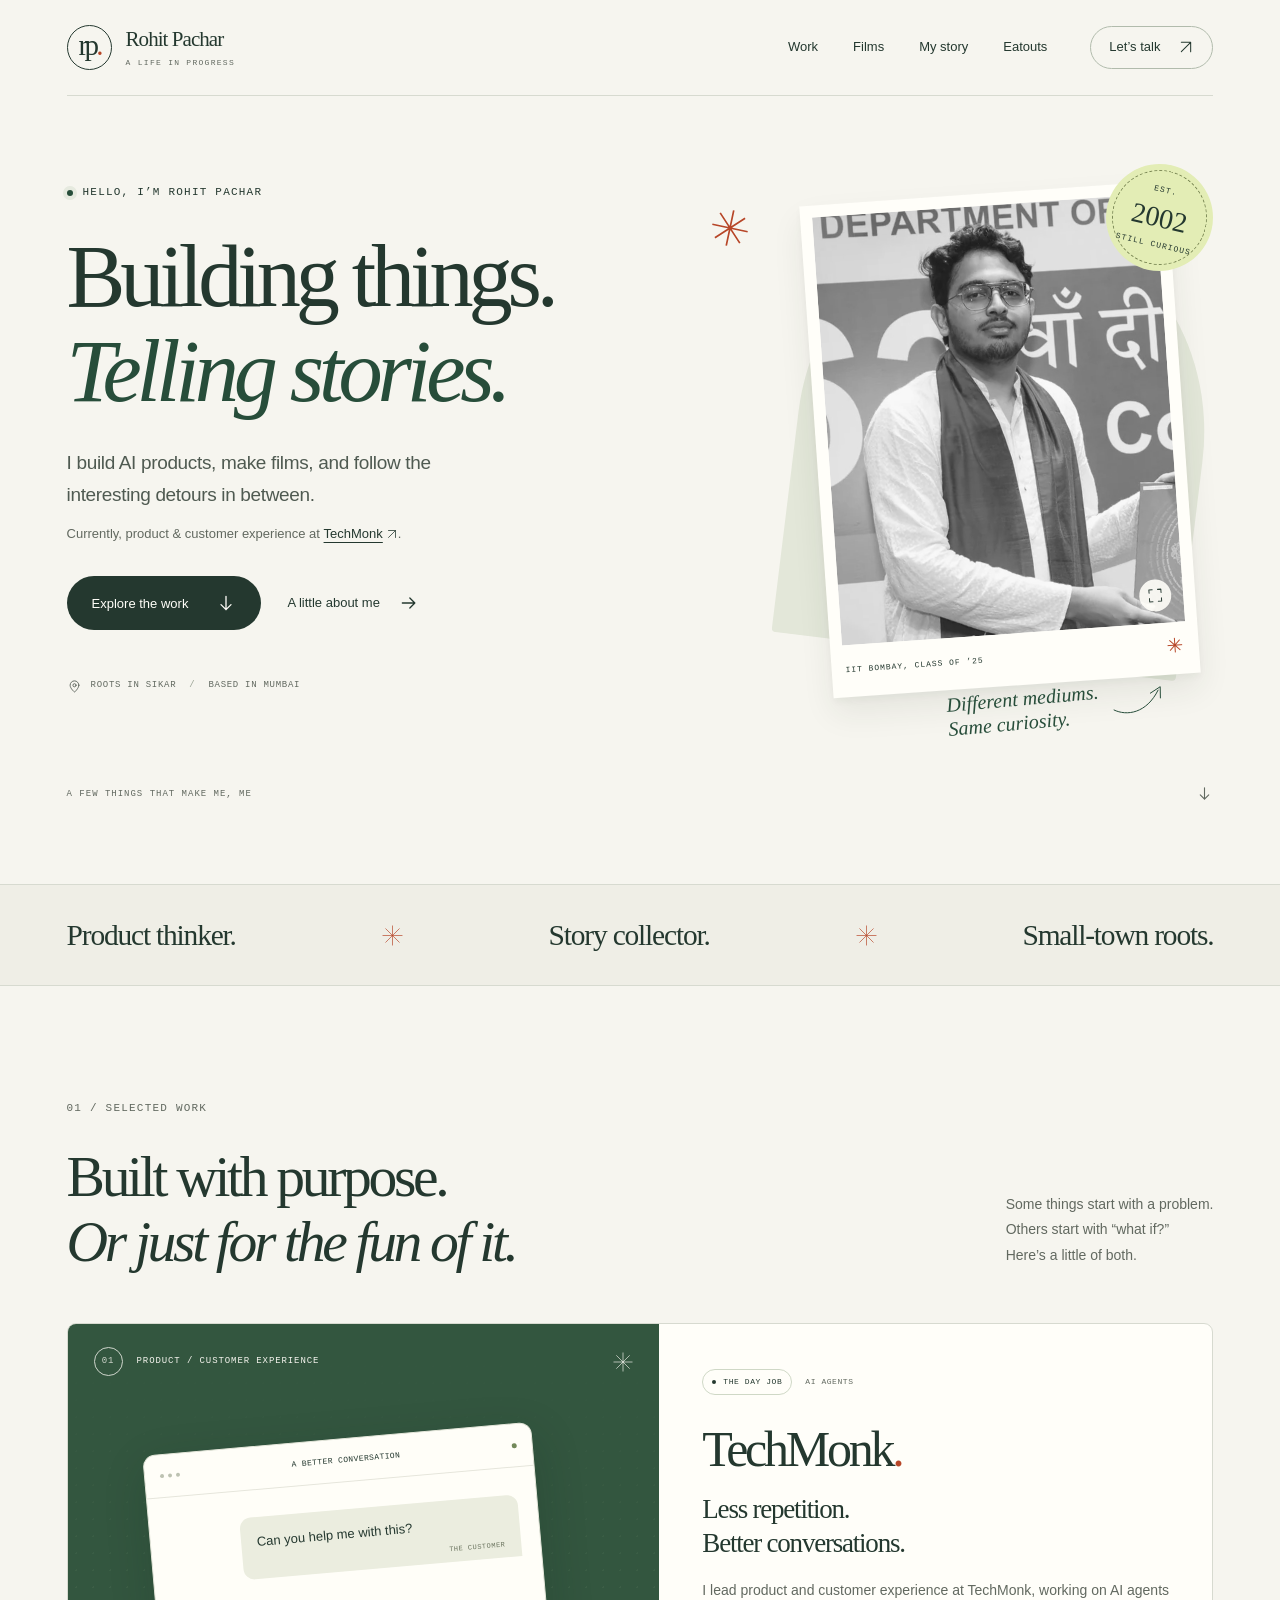
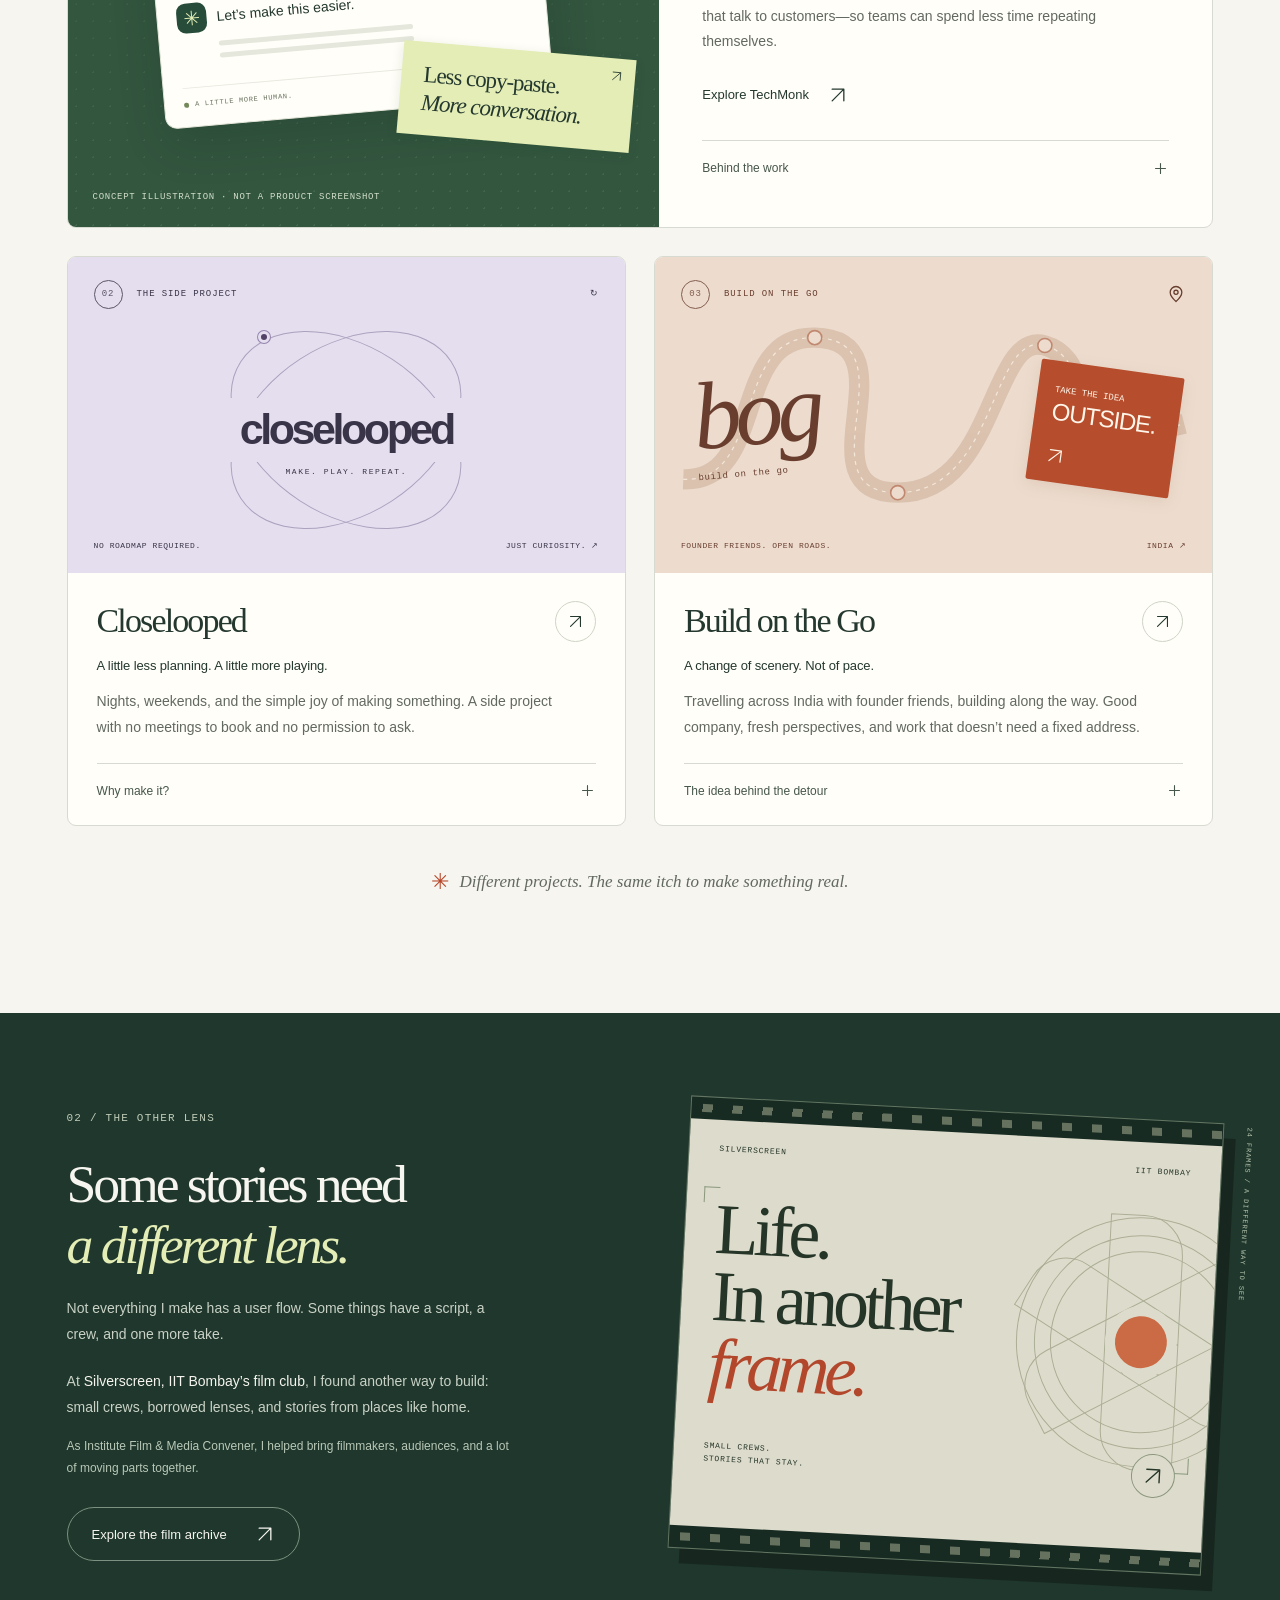
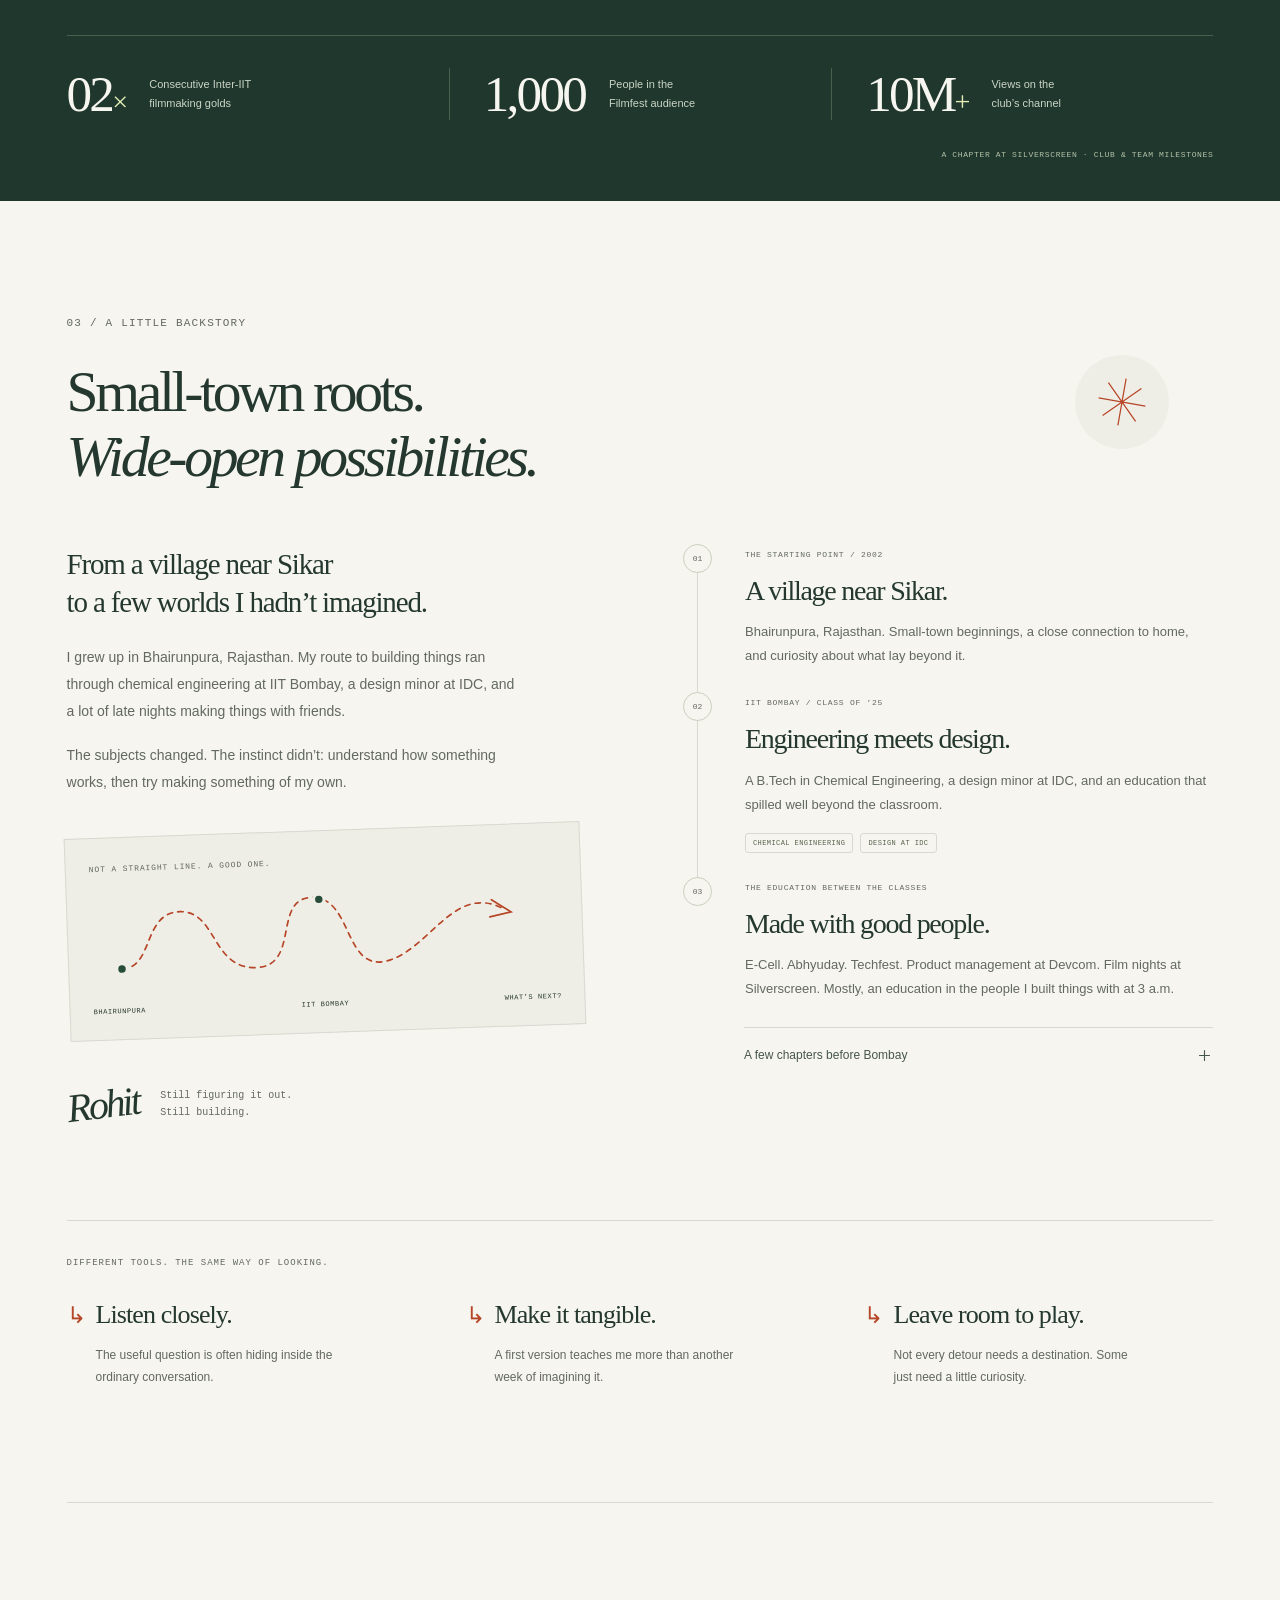
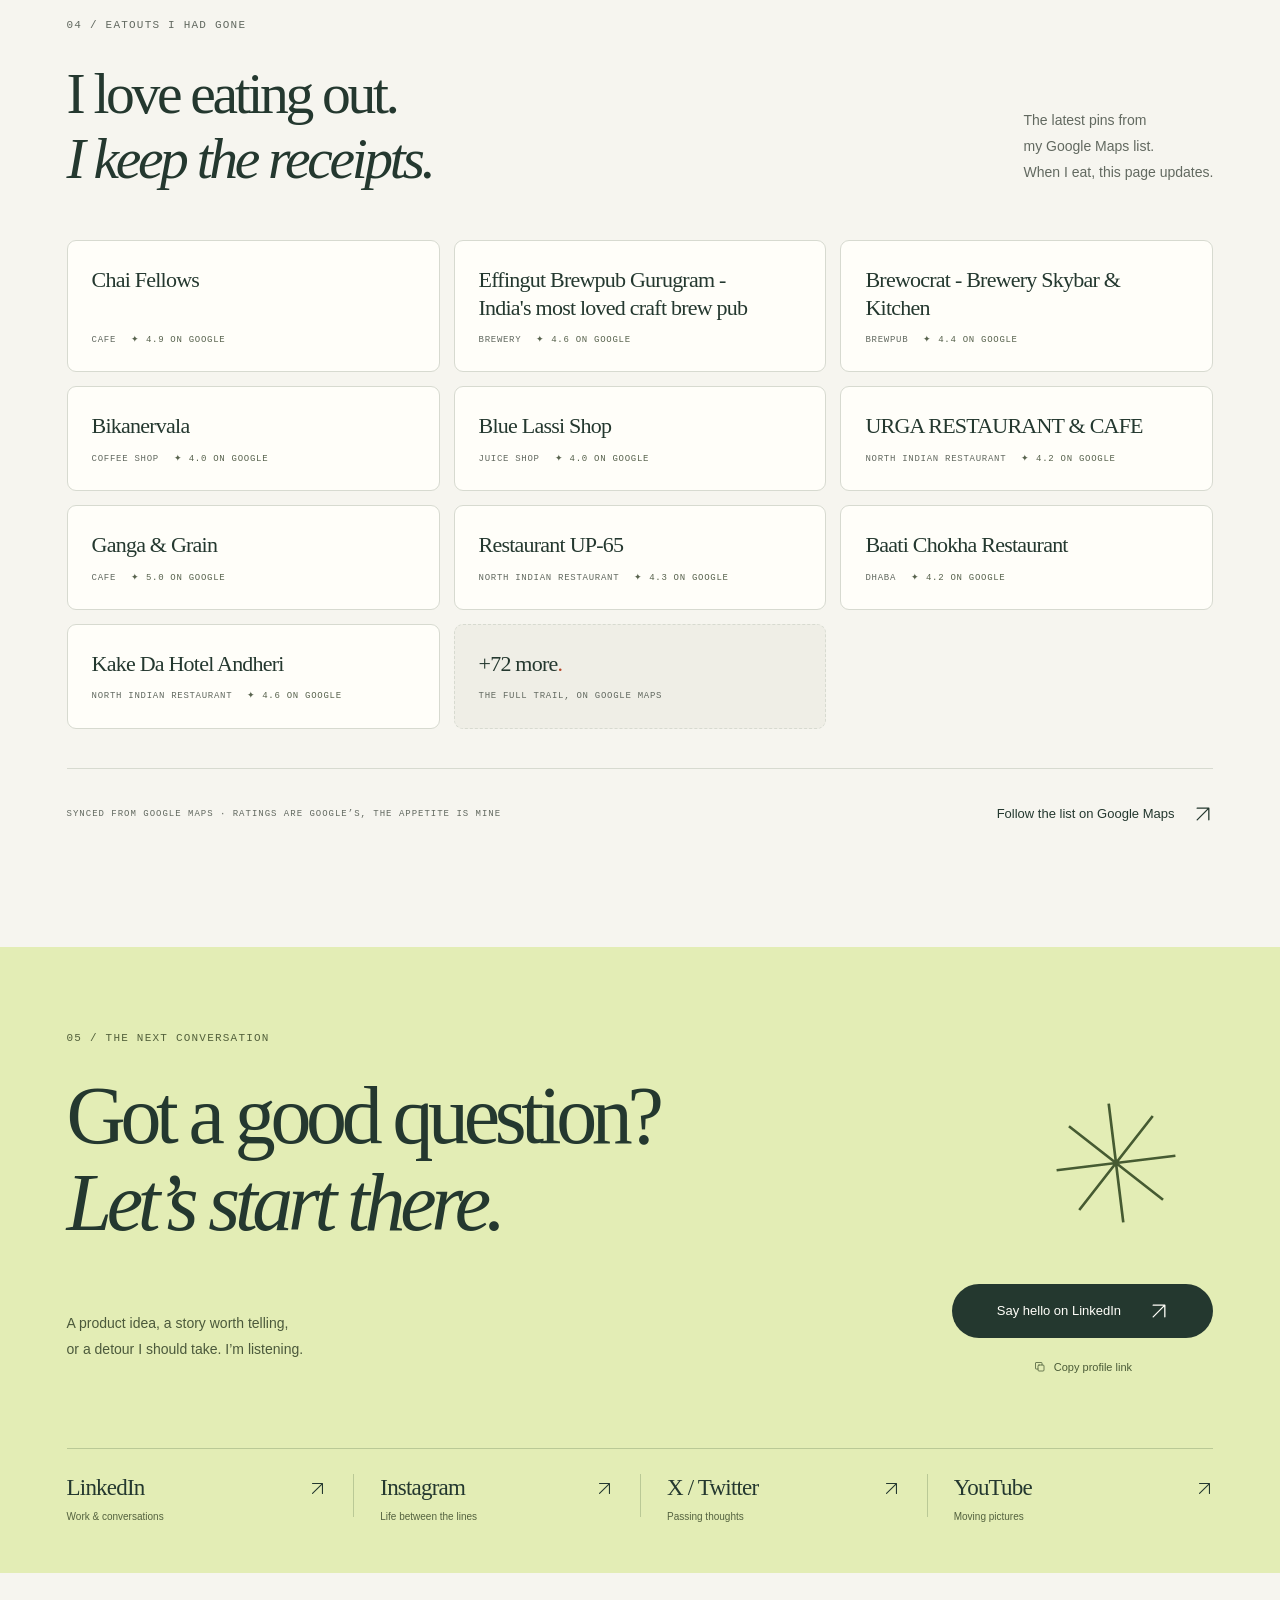
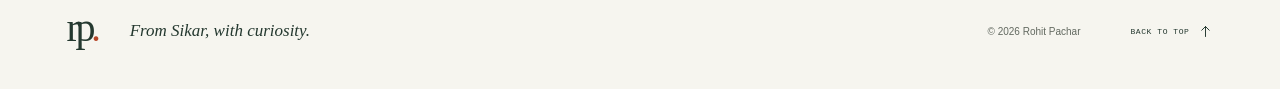
==== commit bfddbc4e: "Sync eatouts from Google Maps list" ====
--- a/index.html
+++ b/index.html
@@ -271,6 +271,7 @@
       </div>
       <div class="eatouts-grid reveal">
           <!-- EATOUTS:START (generated by scripts/sync_eatouts.py — do not edit by hand) -->
+          <a class="eatout-card" href="https://www.google.com/maps/search/?api=1&amp;query=Chai%20Fellows" target="_blank" rel="noopener noreferrer"><h3>Chai Fellows</h3><p class="eatout-meta"><span class="eatout-category">Cafe</span><span class="eatout-rating">✦ 4.9 on Google</span></p><svg class="icon eatout-arrow" aria-hidden="true"><use href="#i-arrow-up-right"/></svg></a>
           <a class="eatout-card" href="https://www.google.com/maps/search/?api=1&amp;query=Effingut%20Brewpub%20Gurugram%20-%20India%27s%20most%20loved%20craft%20brew%20pub" target="_blank" rel="noopener noreferrer"><h3>Effingut Brewpub Gurugram - India&#x27;s most loved craft brew pub</h3><p class="eatout-meta"><span class="eatout-category">Brewery</span><span class="eatout-rating">✦ 4.6 on Google</span></p><svg class="icon eatout-arrow" aria-hidden="true"><use href="#i-arrow-up-right"/></svg></a>
           <a class="eatout-card" href="https://www.google.com/maps/search/?api=1&amp;query=Brewocrat%20-%20Brewery%20Skybar%20%26%20Kitchen" target="_blank" rel="noopener noreferrer"><h3>Brewocrat - Brewery Skybar &amp; Kitchen</h3><p class="eatout-meta"><span class="eatout-category">Brewpub</span><span class="eatout-rating">✦ 4.4 on Google</span></p><svg class="icon eatout-arrow" aria-hidden="true"><use href="#i-arrow-up-right"/></svg></a>
           <a class="eatout-card" href="https://www.google.com/maps/search/?api=1&amp;query=Bikanervala" target="_blank" rel="noopener noreferrer"><h3>Bikanervala</h3><p class="eatout-meta"><span class="eatout-category">Coffee shop</span><span class="eatout-rating">✦ 4.0 on Google</span></p><svg class="icon eatout-arrow" aria-hidden="true"><use href="#i-arrow-up-right"/></svg></a>
@@ -280,8 +281,7 @@
           <a class="eatout-card" href="https://www.google.com/maps/search/?api=1&amp;query=Restaurant%20UP-65" target="_blank" rel="noopener noreferrer"><h3>Restaurant UP-65</h3><p class="eatout-meta"><span class="eatout-category">North Indian restaurant</span><span class="eatout-rating">✦ 4.3 on Google</span></p><svg class="icon eatout-arrow" aria-hidden="true"><use href="#i-arrow-up-right"/></svg></a>
           <a class="eatout-card" href="https://www.google.com/maps/search/?api=1&amp;query=Baati%20Chokha%20Restaurant" target="_blank" rel="noopener noreferrer"><h3>Baati Chokha Restaurant</h3><p class="eatout-meta"><span class="eatout-category">Dhaba</span><span class="eatout-rating">✦ 4.2 on Google</span></p><svg class="icon eatout-arrow" aria-hidden="true"><use href="#i-arrow-up-right"/></svg></a>
           <a class="eatout-card" href="https://www.google.com/maps/search/?api=1&amp;query=Kake%20Da%20Hotel%20Andheri" target="_blank" rel="noopener noreferrer"><h3>Kake Da Hotel Andheri</h3><p class="eatout-meta"><span class="eatout-category">North Indian restaurant</span><span class="eatout-rating">✦ 4.6 on Google</span></p><svg class="icon eatout-arrow" aria-hidden="true"><use href="#i-arrow-up-right"/></svg></a>
-          <a class="eatout-card" href="https://www.google.com/maps/search/?api=1&amp;query=Banana%20Leaf%20Restaurant" target="_blank" rel="noopener noreferrer"><h3>Banana Leaf Restaurant</h3><p class="eatout-meta"><span class="eatout-category">South Indian restaurant</span><span class="eatout-rating">✦ 4.0 on Google</span></p><svg class="icon eatout-arrow" aria-hidden="true"><use href="#i-arrow-up-right"/></svg></a>
-          <a class="eatout-card eatout-more" href="https://maps.app.goo.gl/15Vi3PHz57bbX9aK9" target="_blank" rel="noopener noreferrer"><h3>+71 more<span class="accent-dot">.</span></h3><p class="eatout-meta"><span>The full trail, on Google Maps</span></p><svg class="icon eatout-arrow" aria-hidden="true"><use href="#i-arrow-up-right"/></svg></a>
+          <a class="eatout-card eatout-more" href="https://maps.app.goo.gl/15Vi3PHz57bbX9aK9" target="_blank" rel="noopener noreferrer"><h3>+72 more<span class="accent-dot">.</span></h3><p class="eatout-meta"><span>The full trail, on Google Maps</span></p><svg class="icon eatout-arrow" aria-hidden="true"><use href="#i-arrow-up-right"/></svg></a>
           <!-- EATOUTS:END -->
       </div>
       <div class="eatouts-footer reveal">
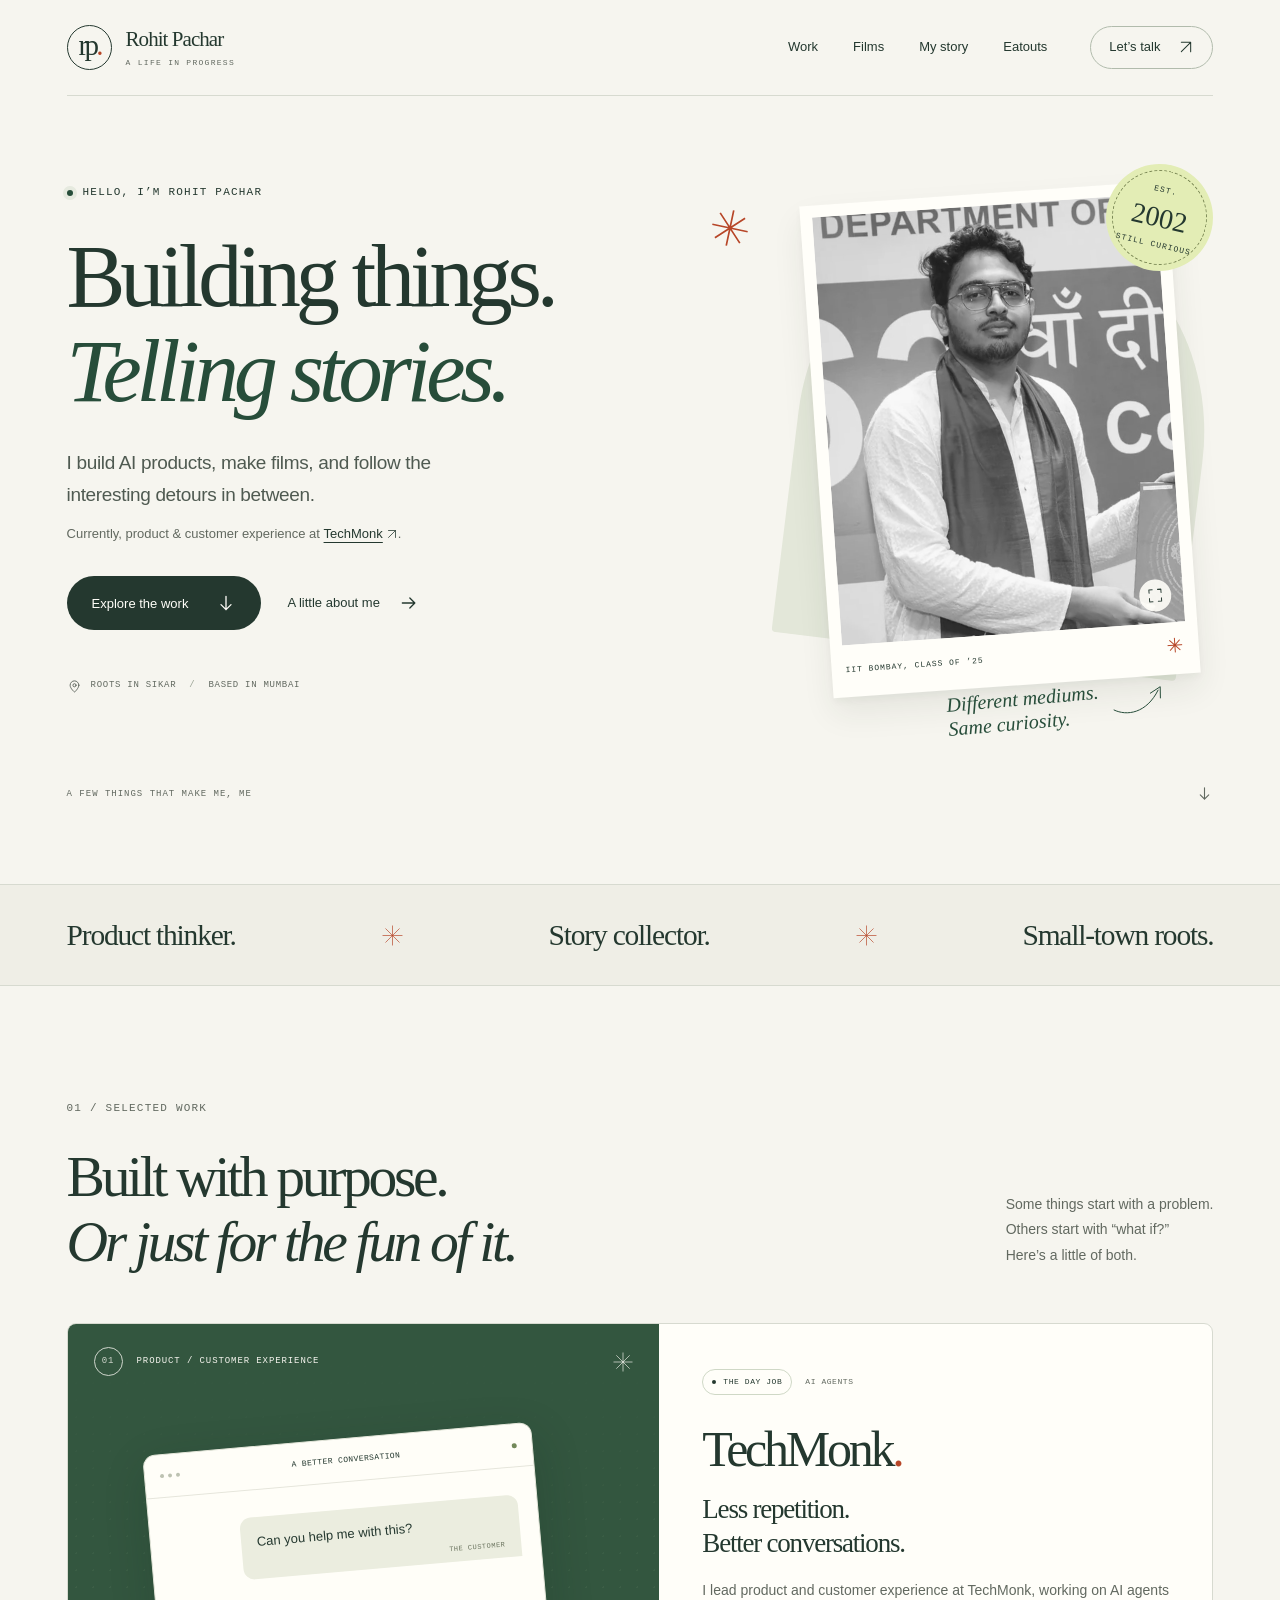
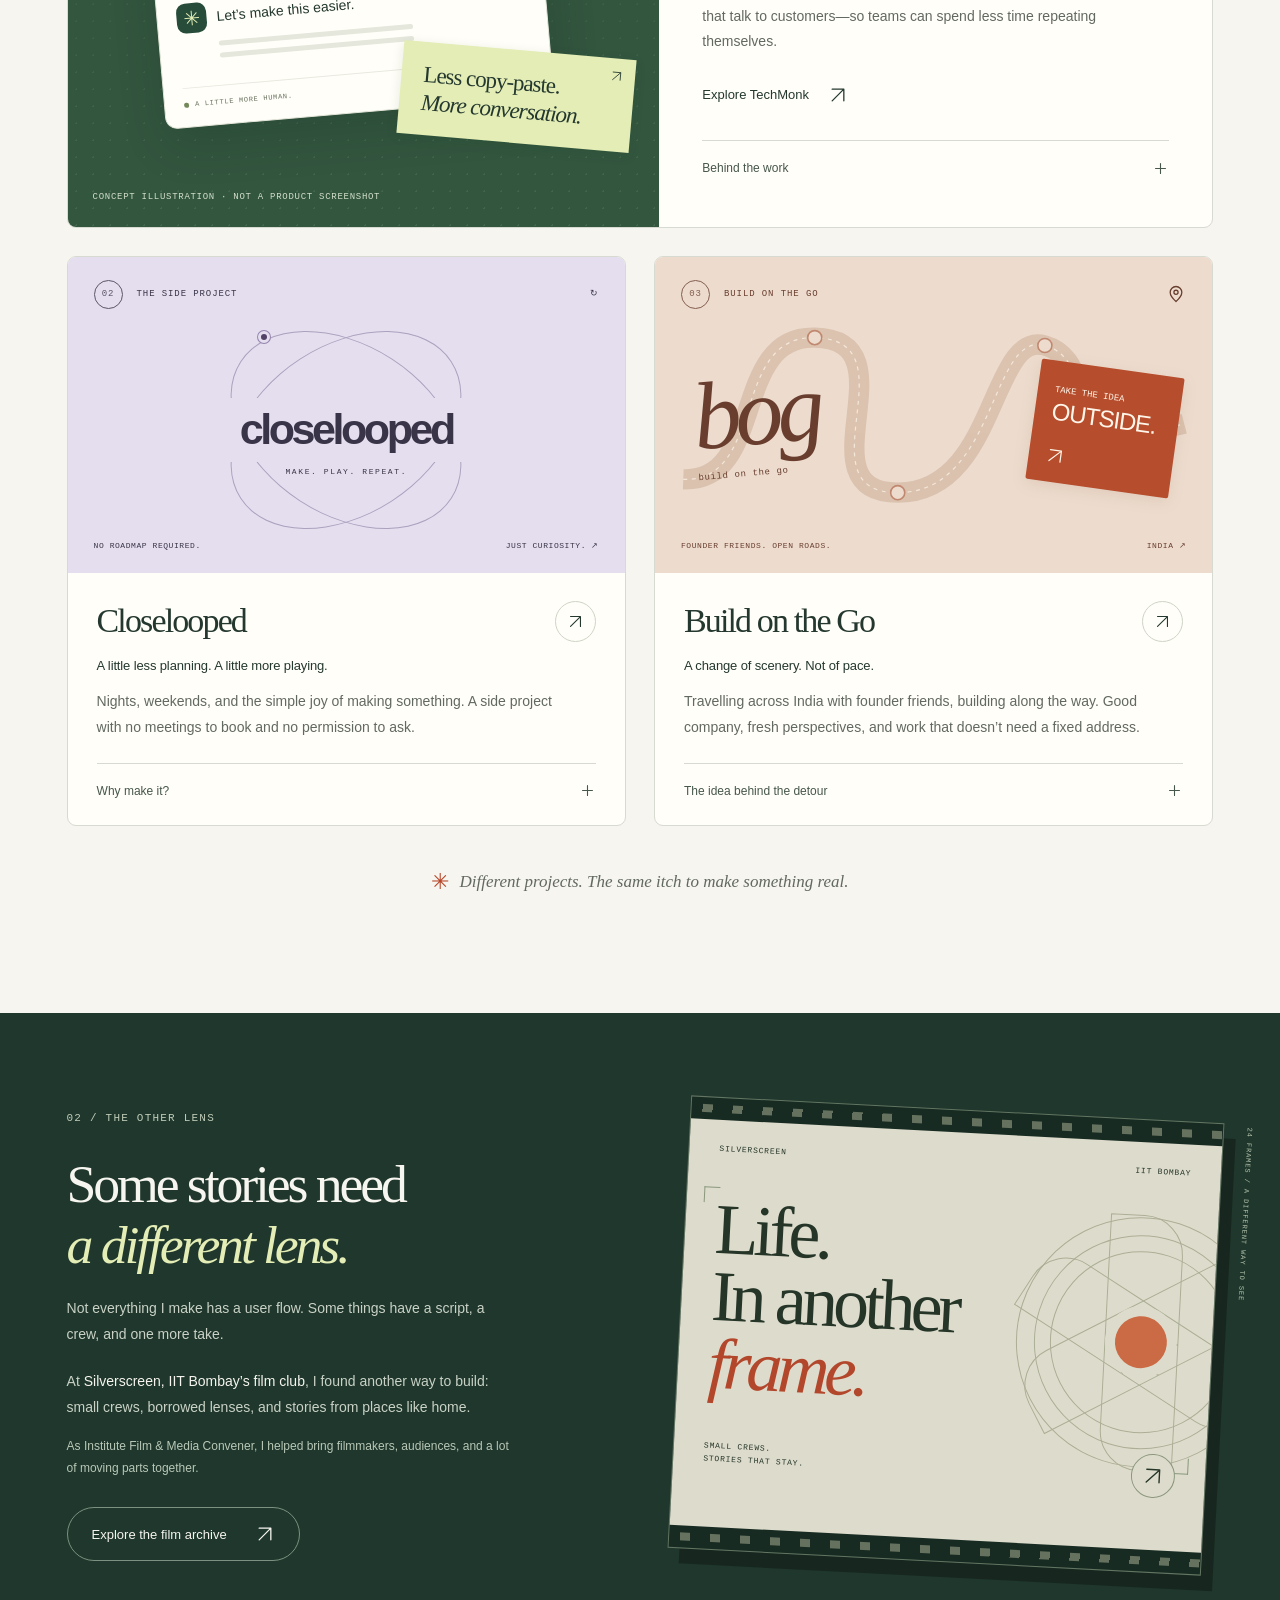
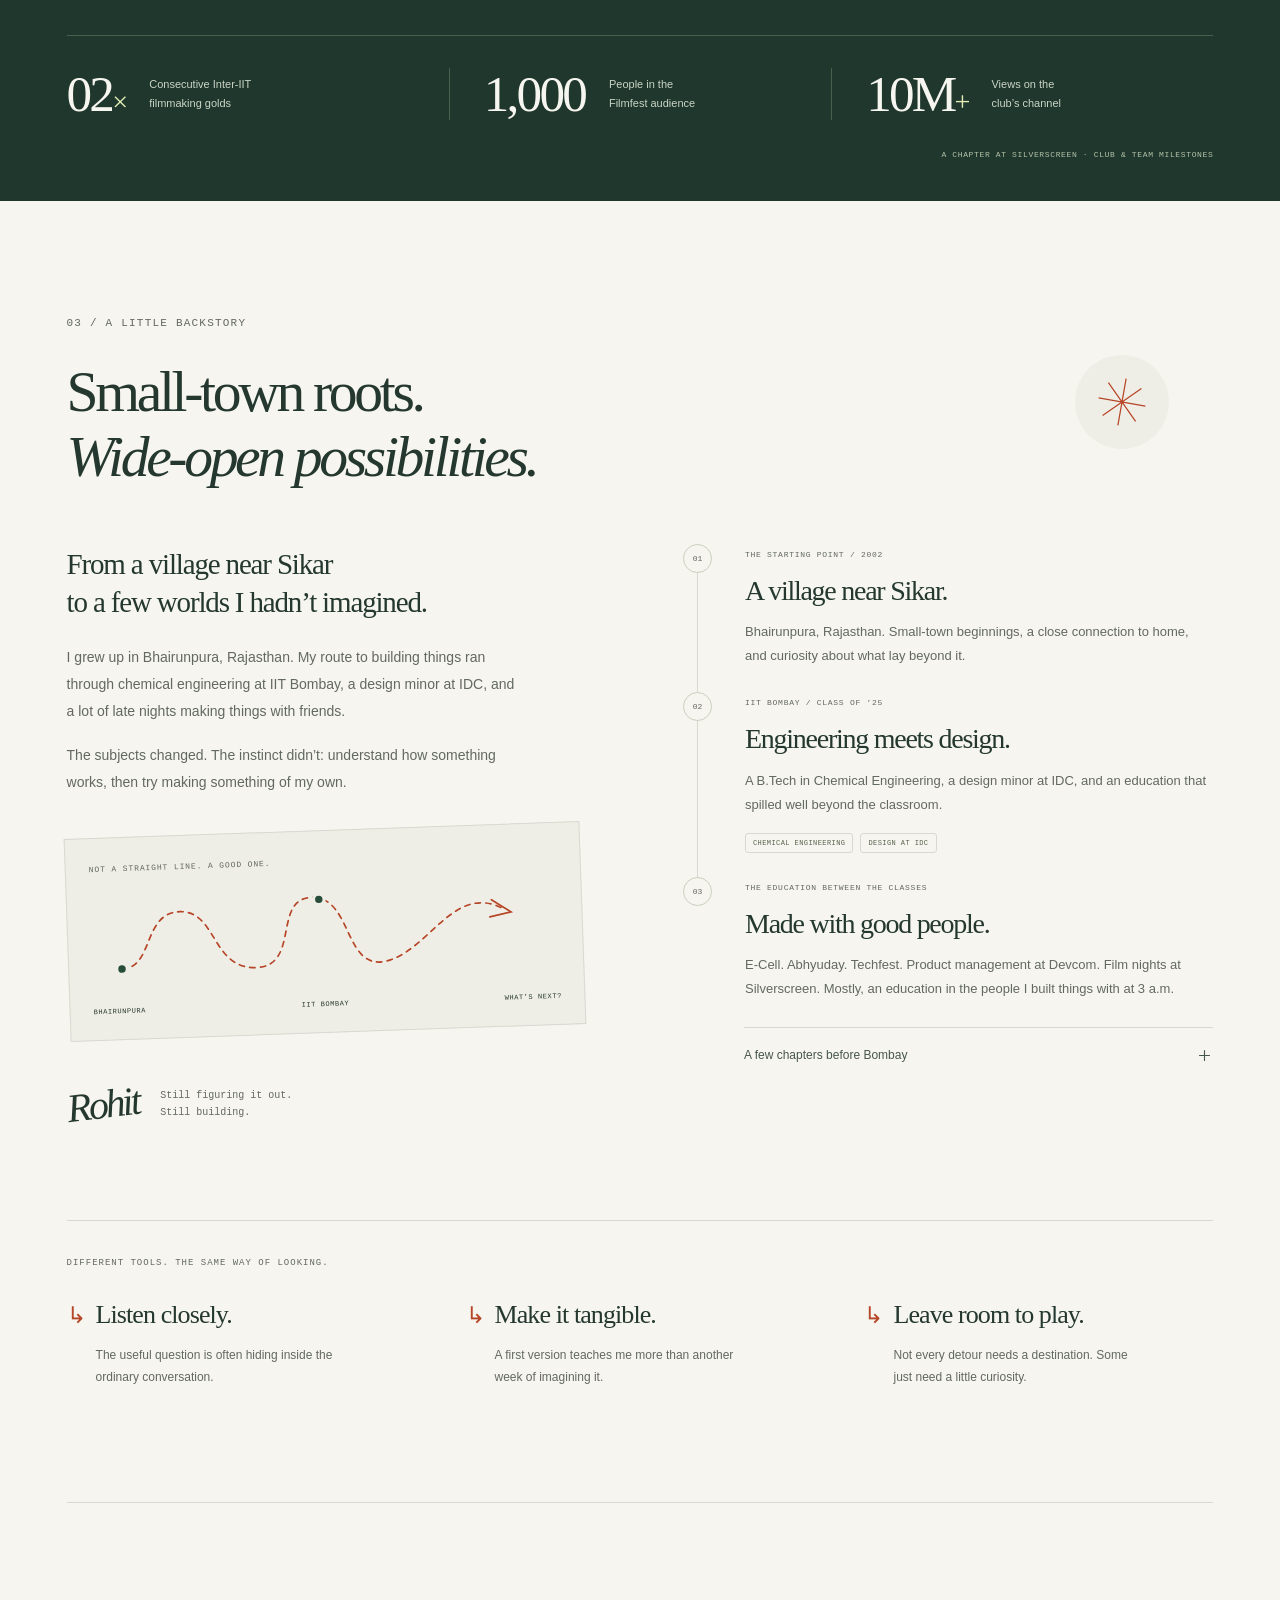
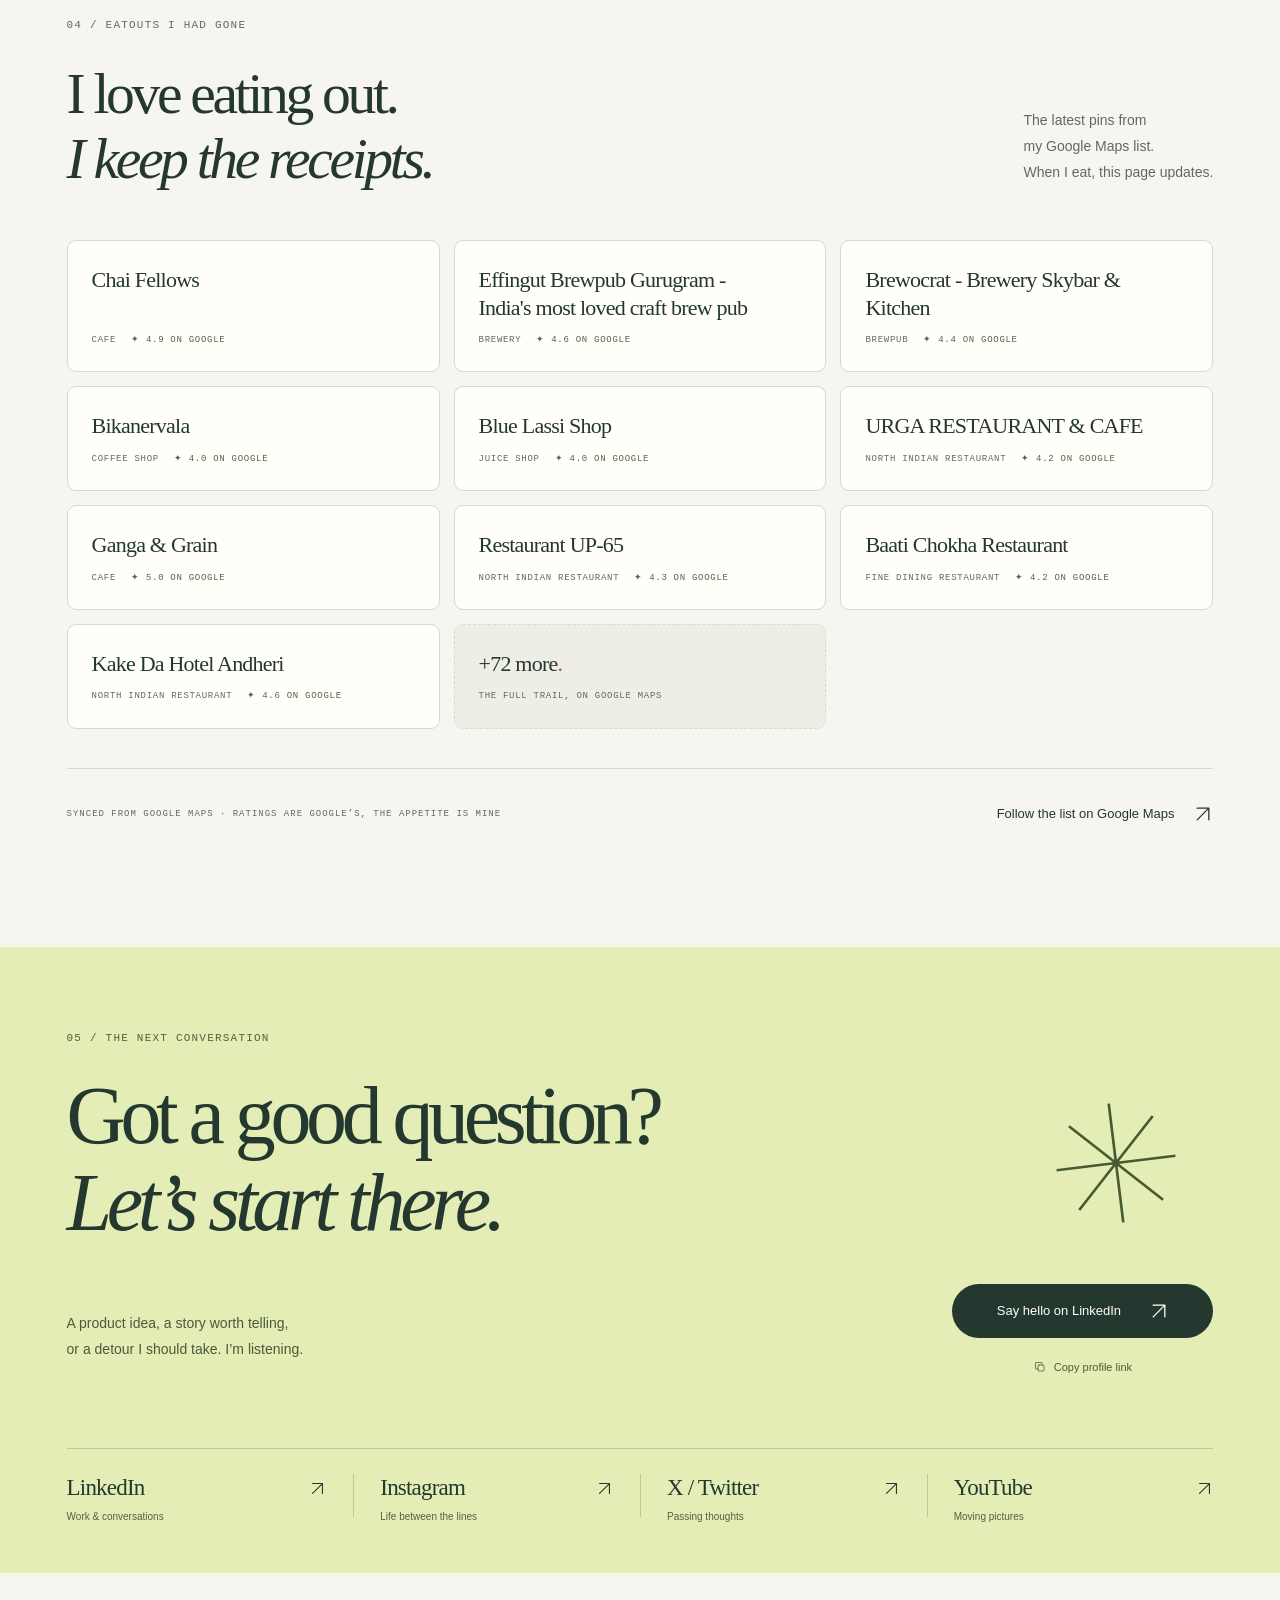
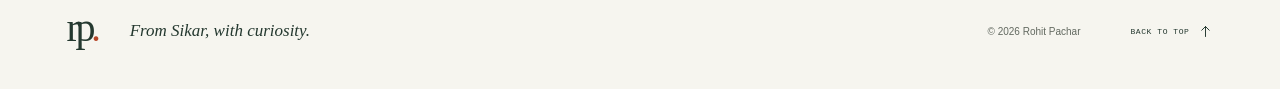
==== commit 971c7dc1: "Sync eatouts from Google Maps list" ====
--- a/index.html
+++ b/index.html
@@ -279,7 +279,7 @@
           <a class="eatout-card" href="https://www.google.com/maps/search/?api=1&amp;query=URGA%20RESTAURANT%20%26%20CAFE" target="_blank" rel="noopener noreferrer"><h3>URGA RESTAURANT &amp; CAFE</h3><p class="eatout-meta"><span class="eatout-category">North Indian restaurant</span><span class="eatout-rating">✦ 4.2 on Google</span></p><svg class="icon eatout-arrow" aria-hidden="true"><use href="#i-arrow-up-right"/></svg></a>
           <a class="eatout-card" href="https://www.google.com/maps/search/?api=1&amp;query=Ganga%20%26%20Grain" target="_blank" rel="noopener noreferrer"><h3>Ganga &amp; Grain</h3><p class="eatout-meta"><span class="eatout-category">Cafe</span><span class="eatout-rating">✦ 5.0 on Google</span></p><svg class="icon eatout-arrow" aria-hidden="true"><use href="#i-arrow-up-right"/></svg></a>
           <a class="eatout-card" href="https://www.google.com/maps/search/?api=1&amp;query=Restaurant%20UP-65" target="_blank" rel="noopener noreferrer"><h3>Restaurant UP-65</h3><p class="eatout-meta"><span class="eatout-category">North Indian restaurant</span><span class="eatout-rating">✦ 4.3 on Google</span></p><svg class="icon eatout-arrow" aria-hidden="true"><use href="#i-arrow-up-right"/></svg></a>
-          <a class="eatout-card" href="https://www.google.com/maps/search/?api=1&amp;query=Baati%20Chokha%20Restaurant" target="_blank" rel="noopener noreferrer"><h3>Baati Chokha Restaurant</h3><p class="eatout-meta"><span class="eatout-category">Dhaba</span><span class="eatout-rating">✦ 4.2 on Google</span></p><svg class="icon eatout-arrow" aria-hidden="true"><use href="#i-arrow-up-right"/></svg></a>
+          <a class="eatout-card" href="https://www.google.com/maps/search/?api=1&amp;query=Baati%20Chokha%20Restaurant" target="_blank" rel="noopener noreferrer"><h3>Baati Chokha Restaurant</h3><p class="eatout-meta"><span class="eatout-category">Fine dining restaurant</span><span class="eatout-rating">✦ 4.2 on Google</span></p><svg class="icon eatout-arrow" aria-hidden="true"><use href="#i-arrow-up-right"/></svg></a>
           <a class="eatout-card" href="https://www.google.com/maps/search/?api=1&amp;query=Kake%20Da%20Hotel%20Andheri" target="_blank" rel="noopener noreferrer"><h3>Kake Da Hotel Andheri</h3><p class="eatout-meta"><span class="eatout-category">North Indian restaurant</span><span class="eatout-rating">✦ 4.6 on Google</span></p><svg class="icon eatout-arrow" aria-hidden="true"><use href="#i-arrow-up-right"/></svg></a>
           <a class="eatout-card eatout-more" href="https://maps.app.goo.gl/15Vi3PHz57bbX9aK9" target="_blank" rel="noopener noreferrer"><h3>+72 more<span class="accent-dot">.</span></h3><p class="eatout-meta"><span>The full trail, on Google Maps</span></p><svg class="icon eatout-arrow" aria-hidden="true"><use href="#i-arrow-up-right"/></svg></a>
           <!-- EATOUTS:END -->
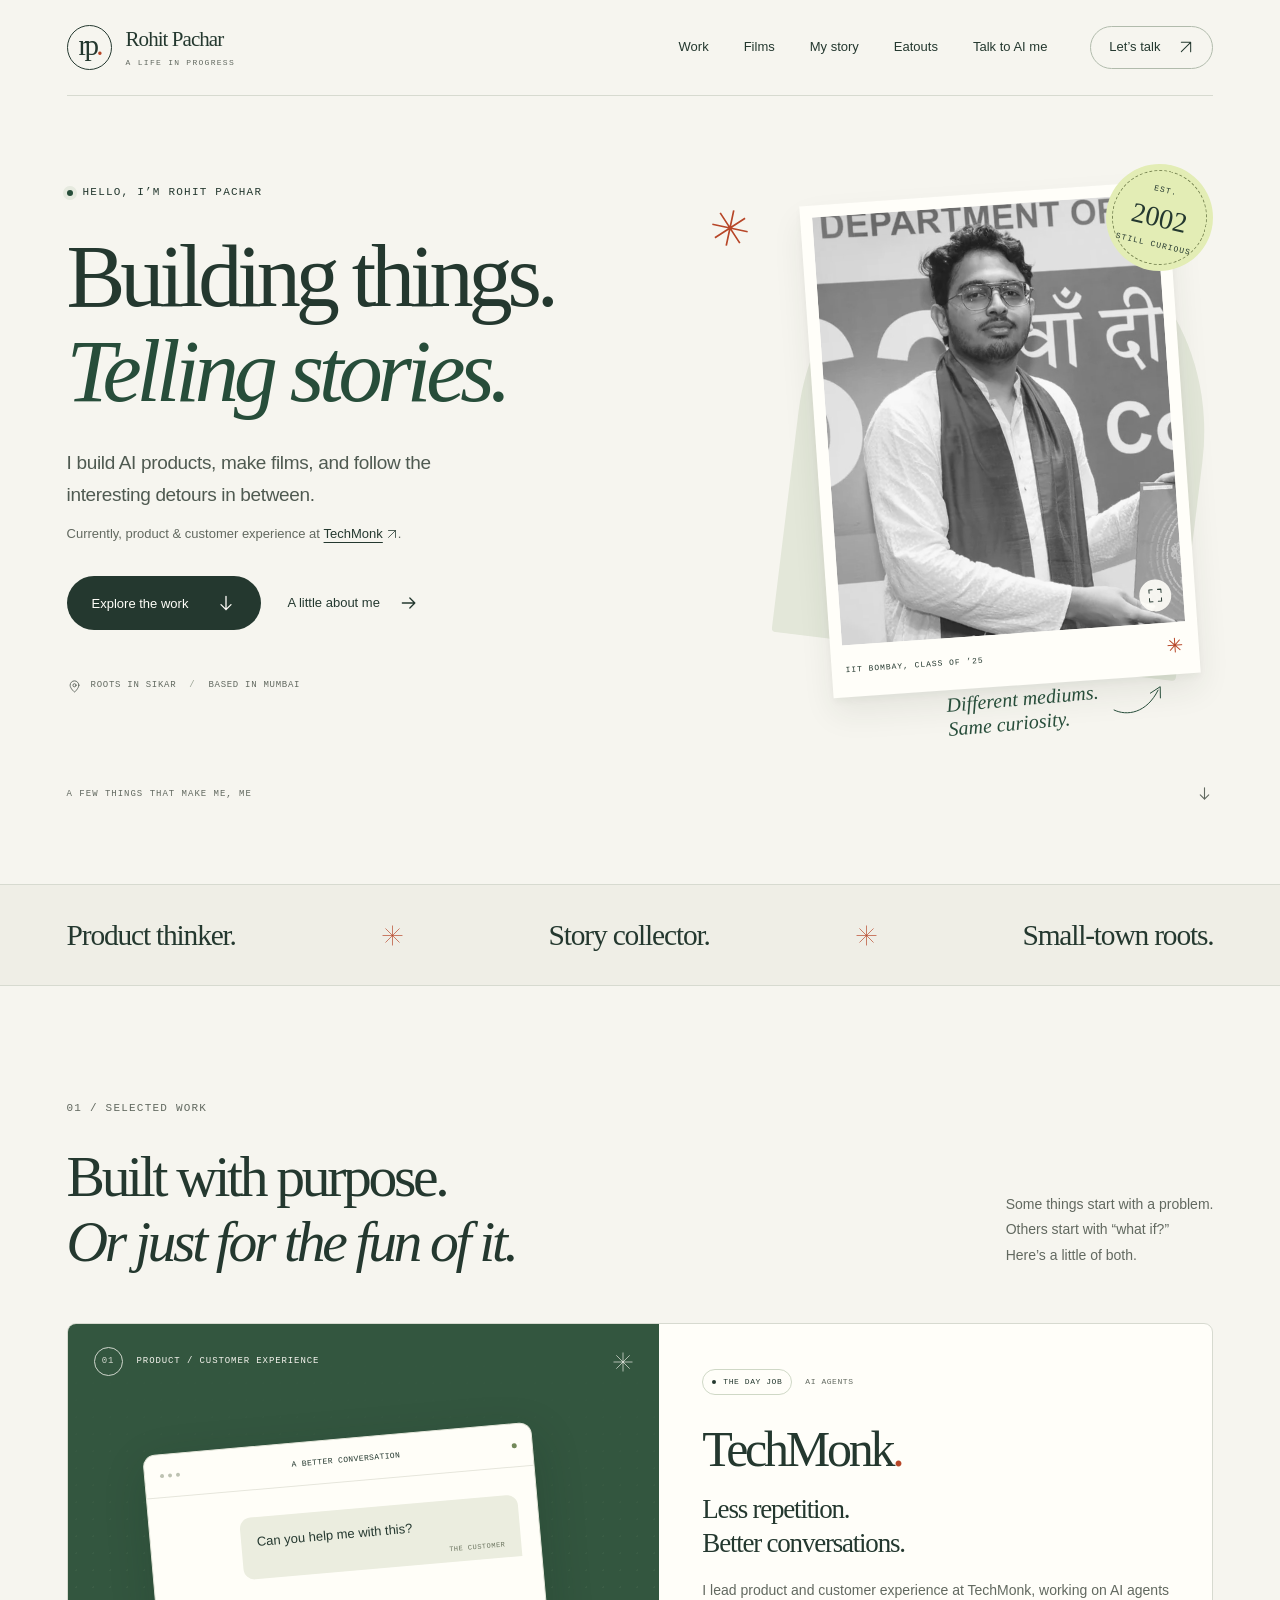
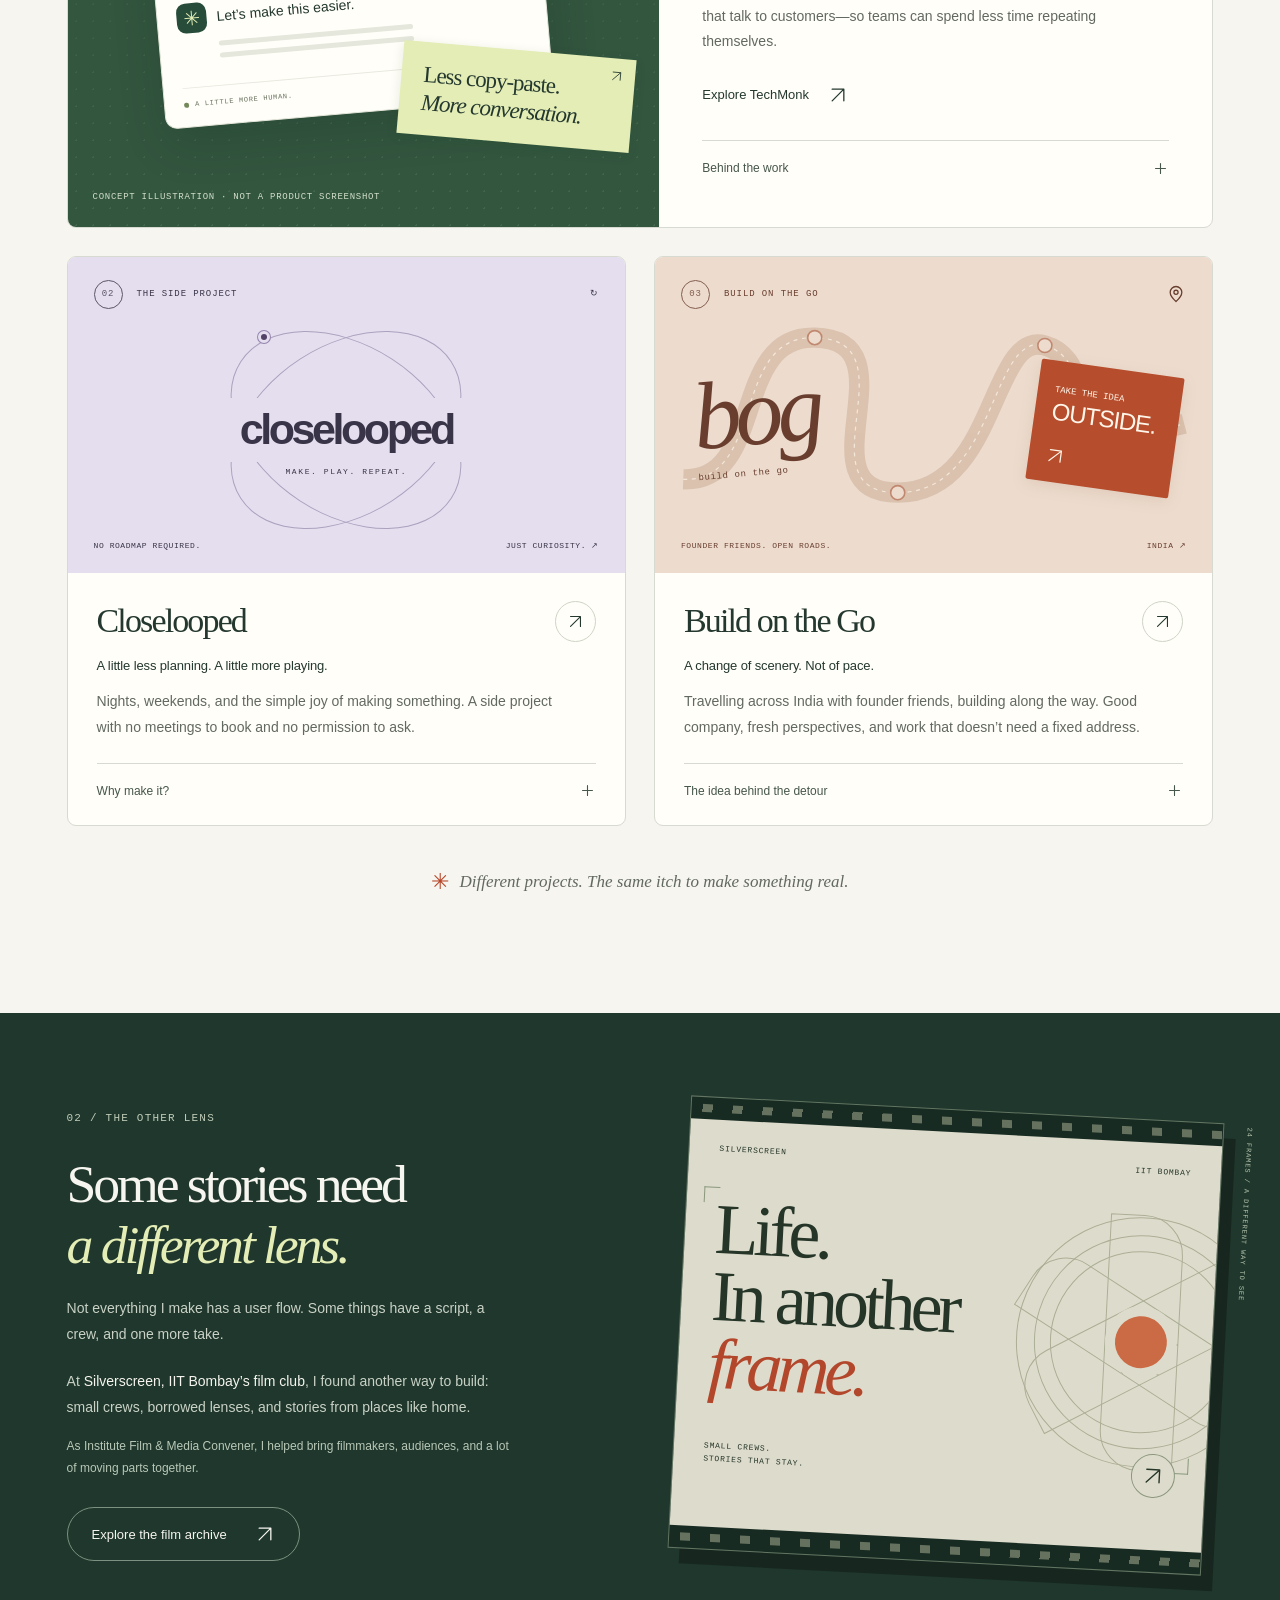
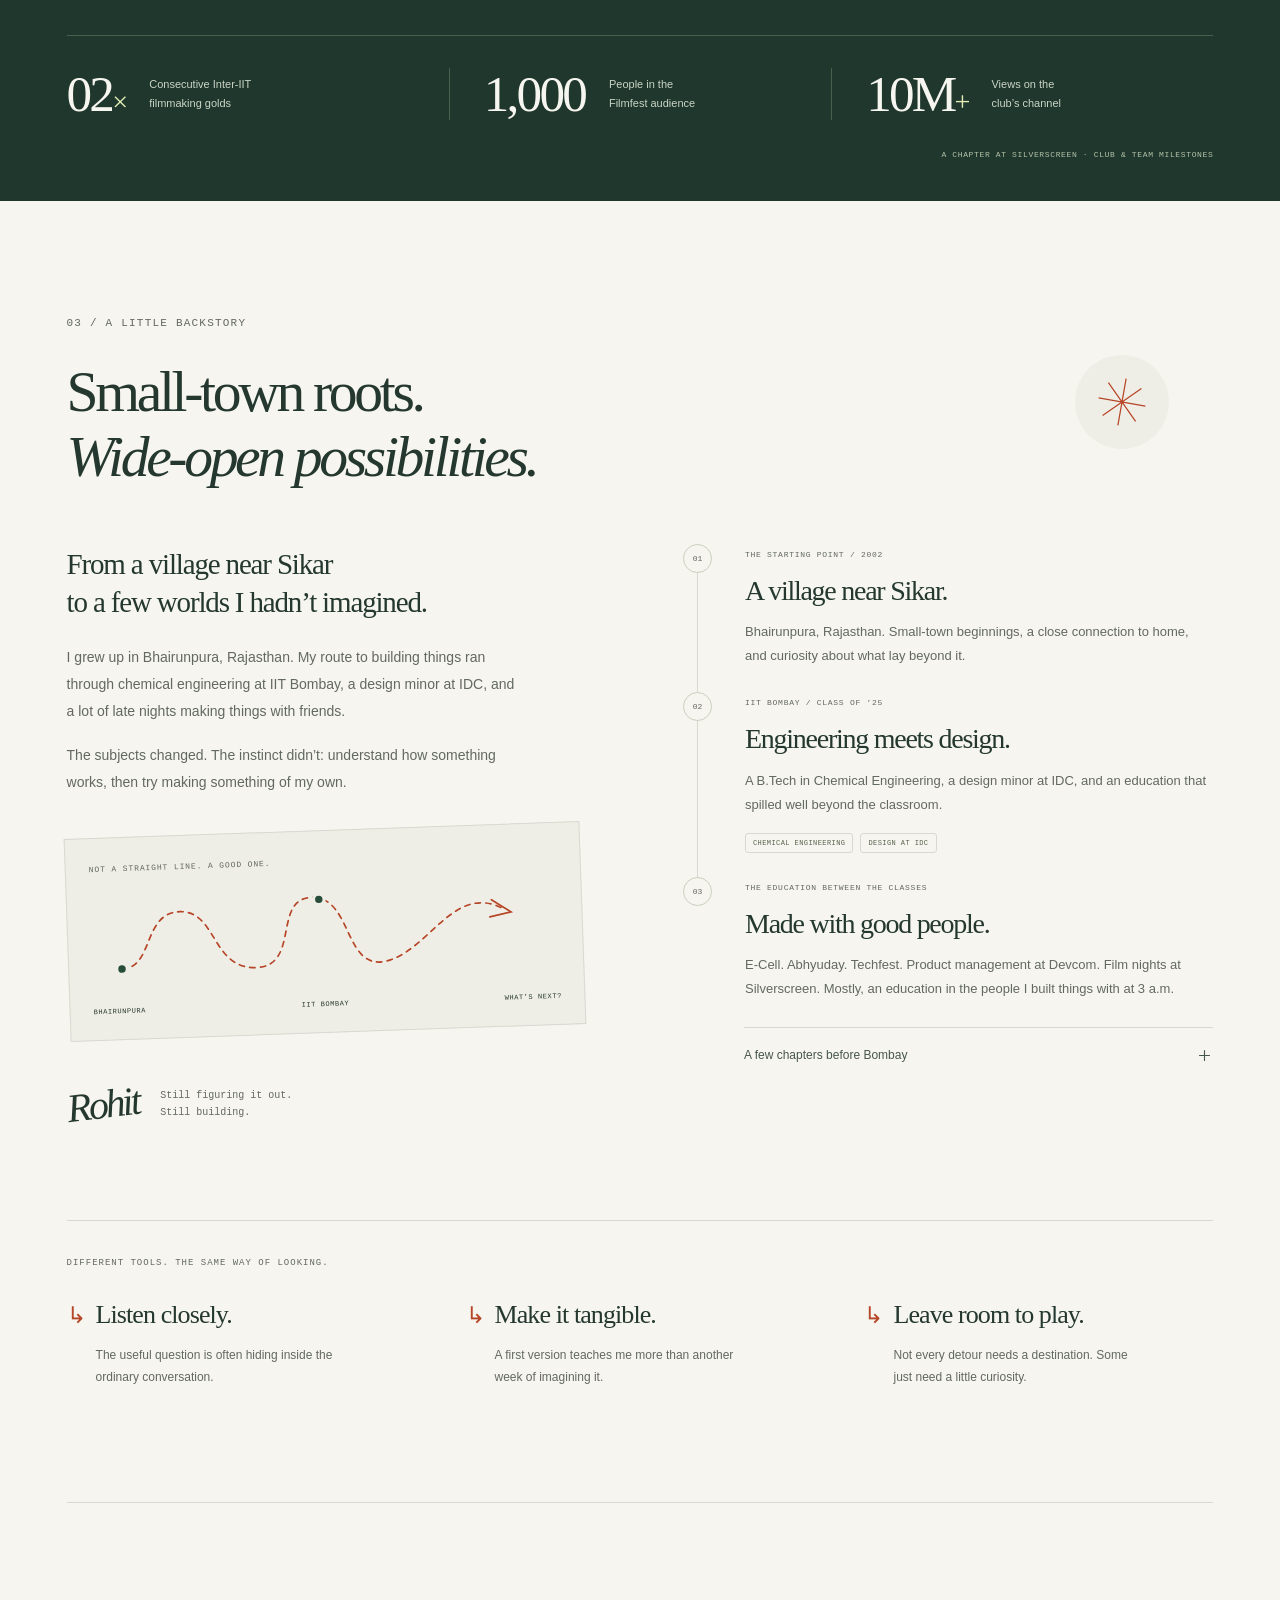
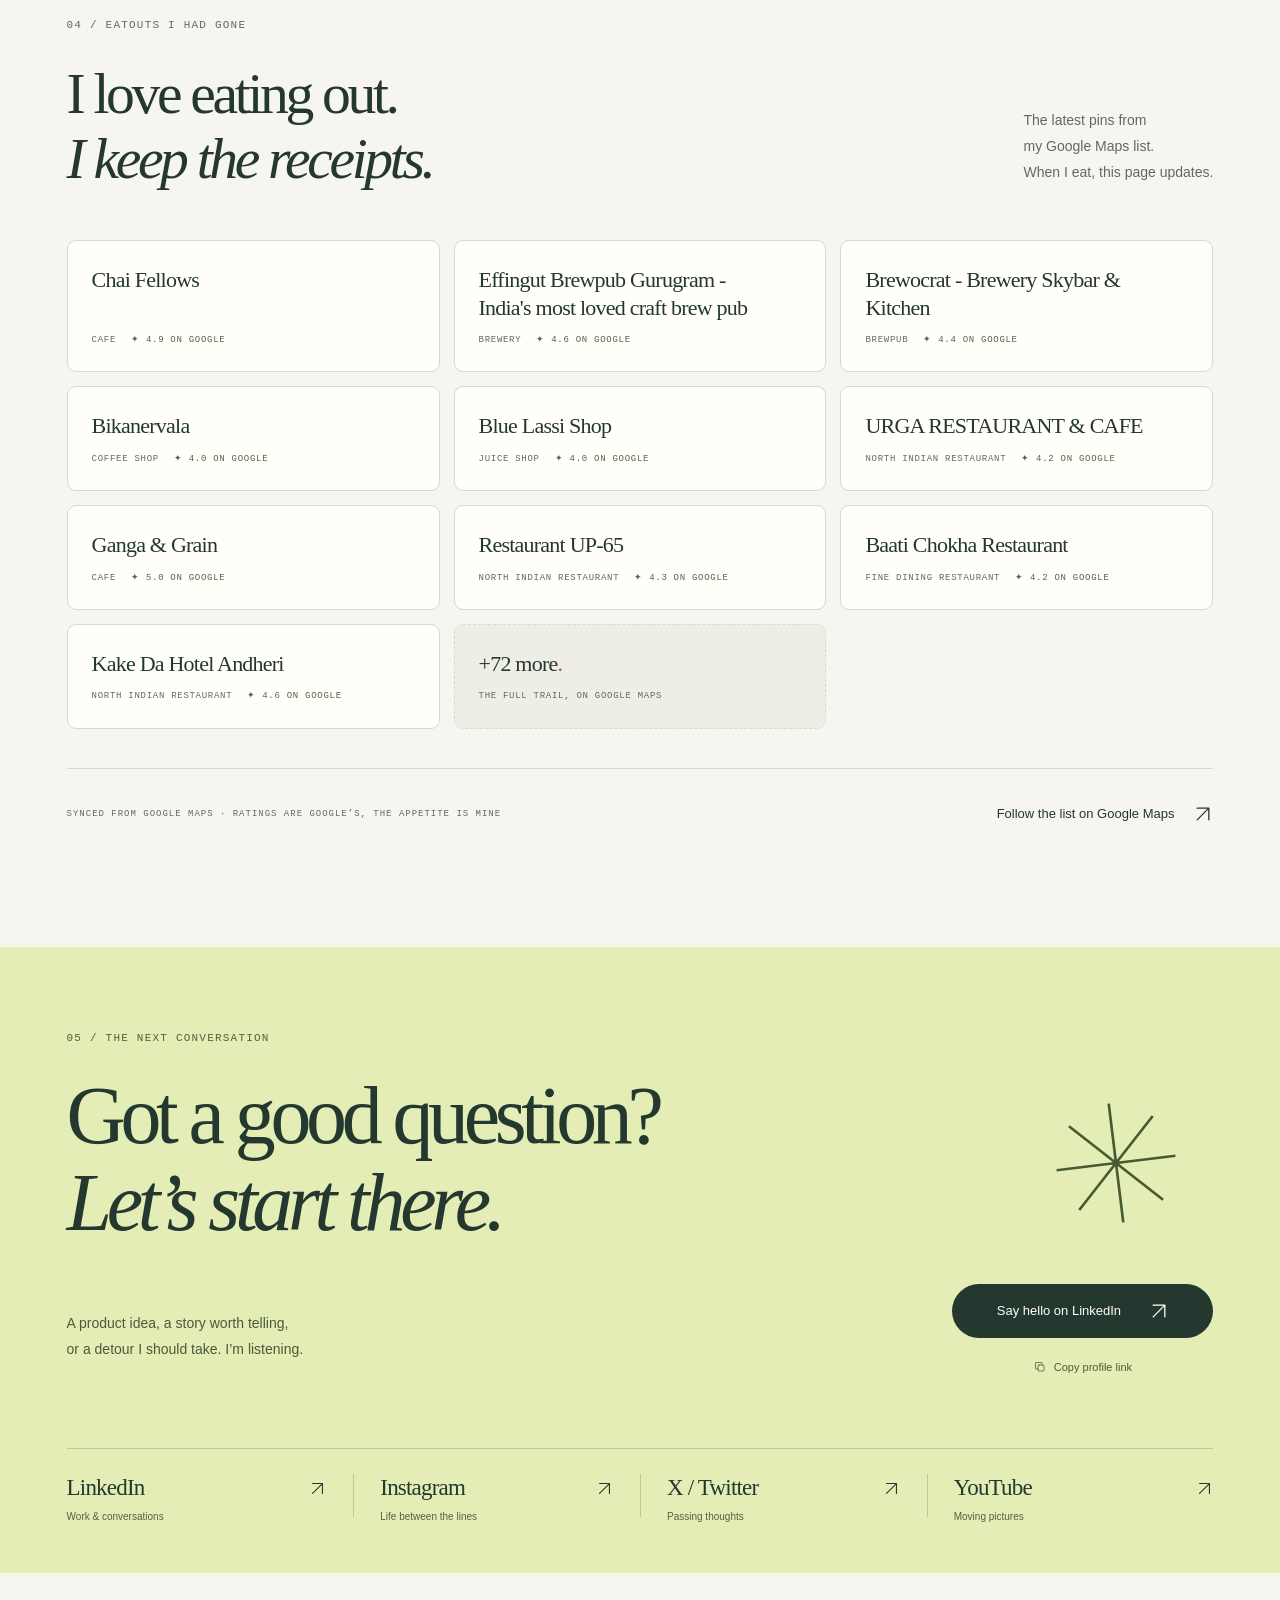
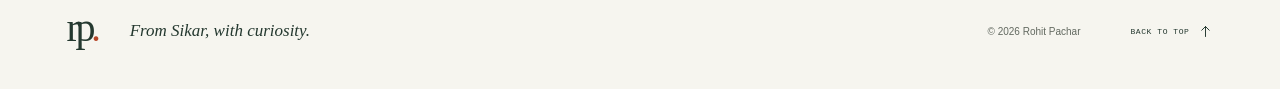
==== commit 3af3f257: "Add /talk: voice conversation with an AI version of Rohit Streaming voice UI (mic -> backend ASR/LLM" ====
--- a/index.html
+++ b/index.html
@@ -85,6 +85,7 @@
         <a href="#films" data-nav-link>Films<span class="nav-dot" aria-hidden="true"></span></a>
         <a href="#about" data-nav-link>My story<span class="nav-dot" aria-hidden="true"></span></a>
         <a href="#eatouts" data-nav-link>Eatouts<span class="nav-dot" aria-hidden="true"></span></a>
+        <a href="/talk/">Talk to AI me<span class="nav-dot" aria-hidden="true"></span></a>
         <a class="nav-contact" href="#contact" data-nav-link>Let’s talk<svg class="icon" aria-hidden="true"><use href="#i-arrow-up-right"/></svg></a>
       </nav>
     </div>
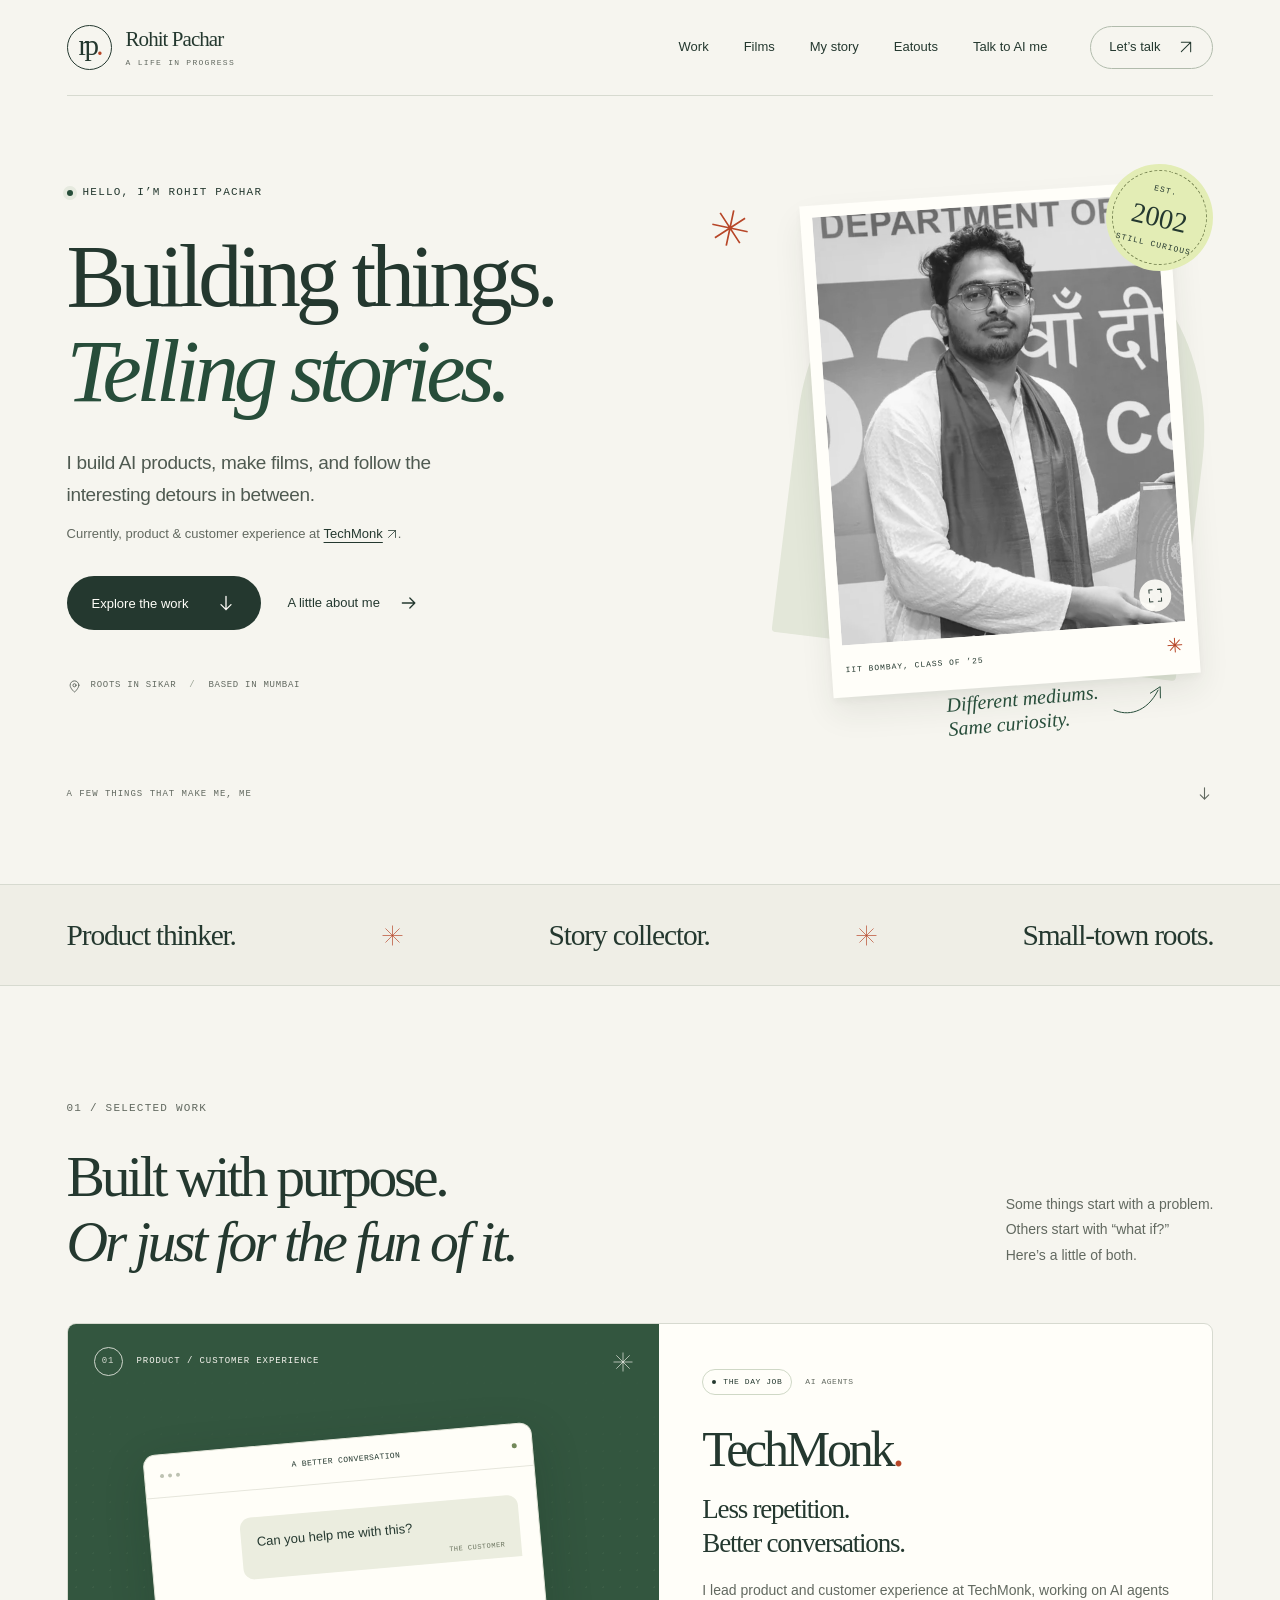
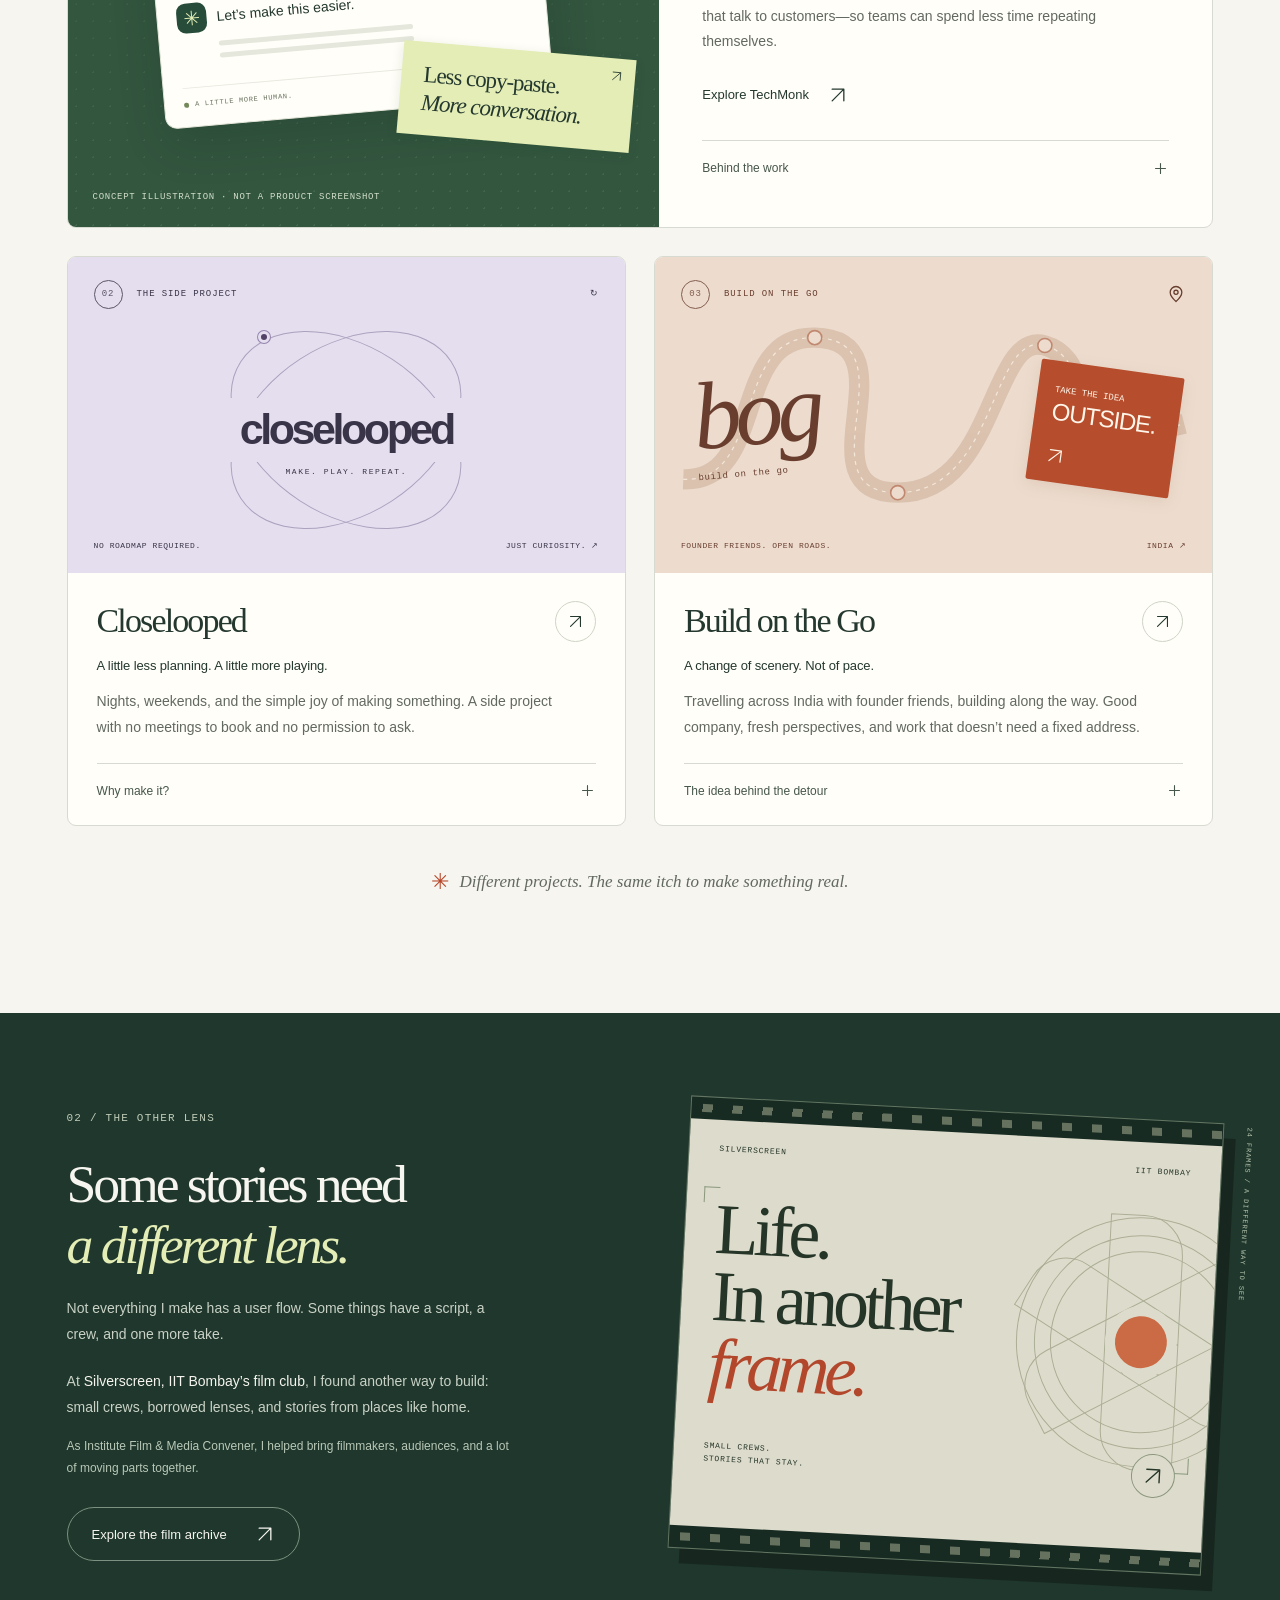
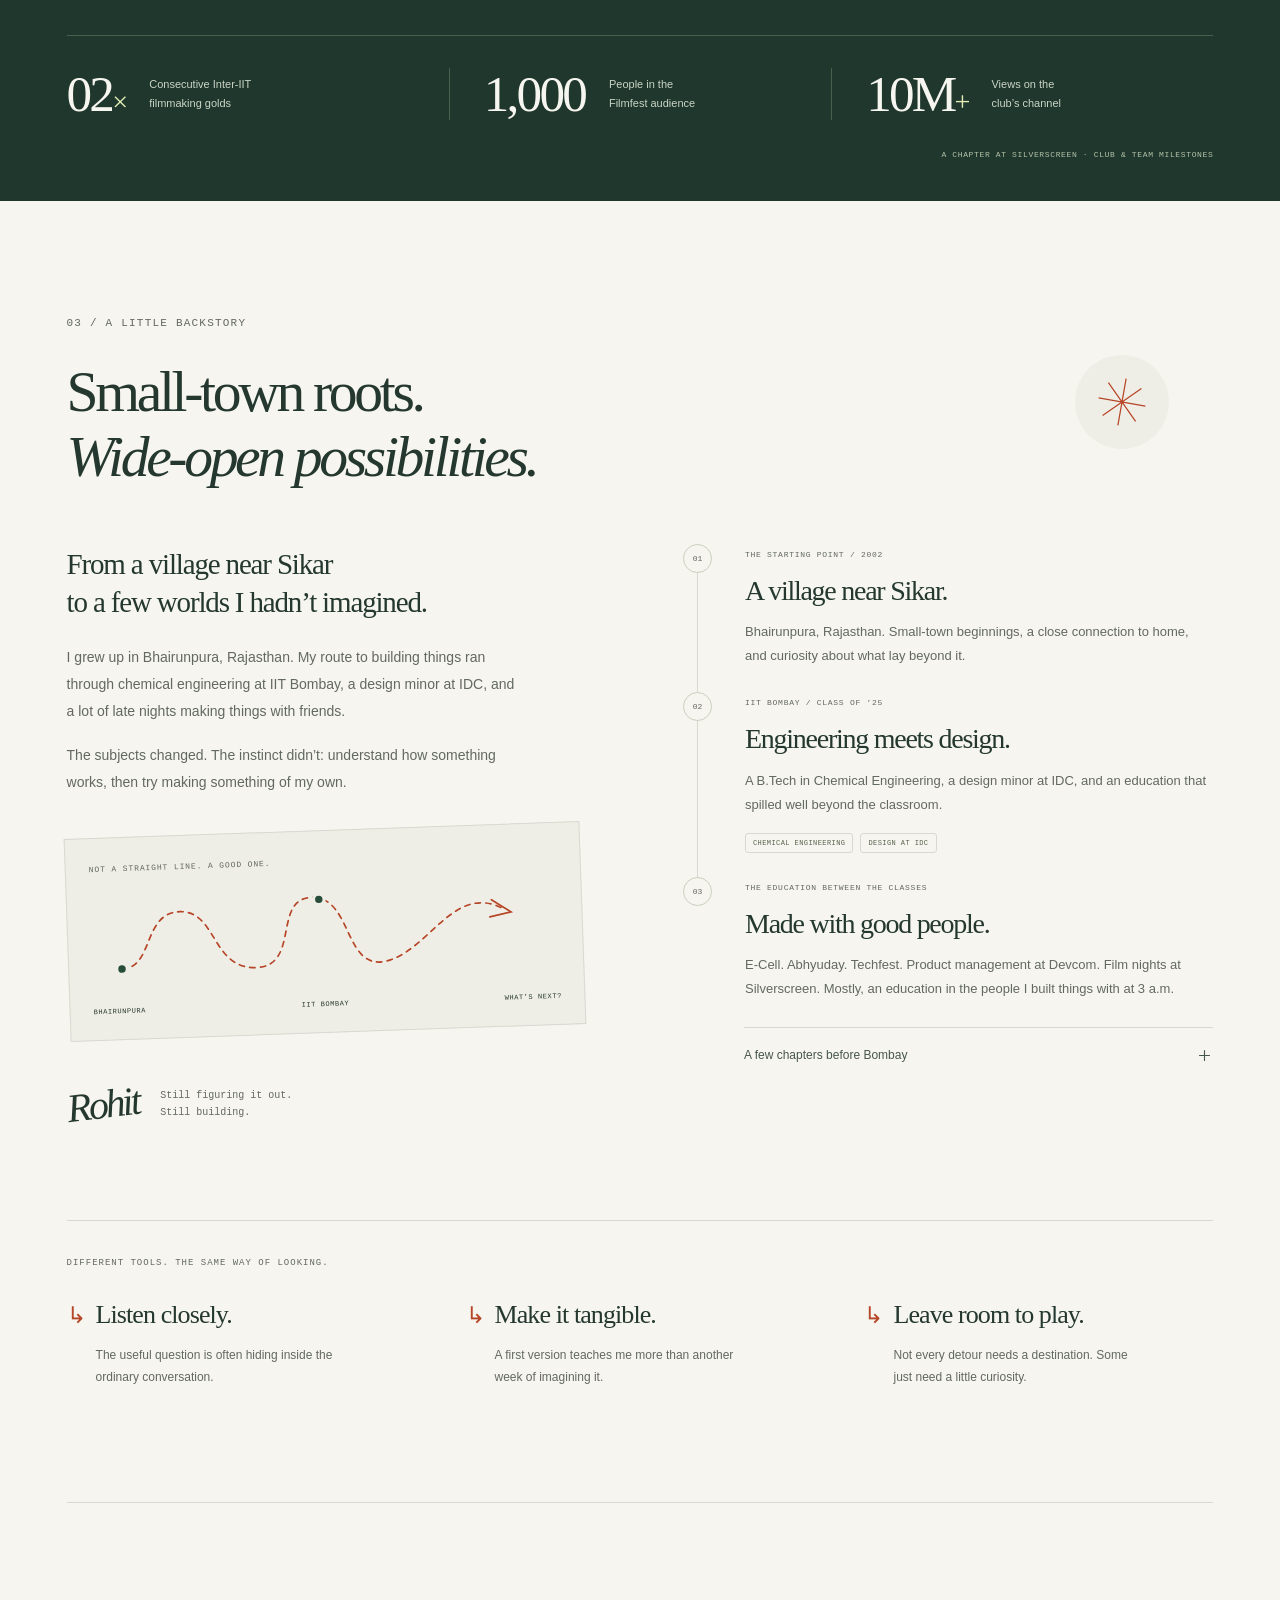
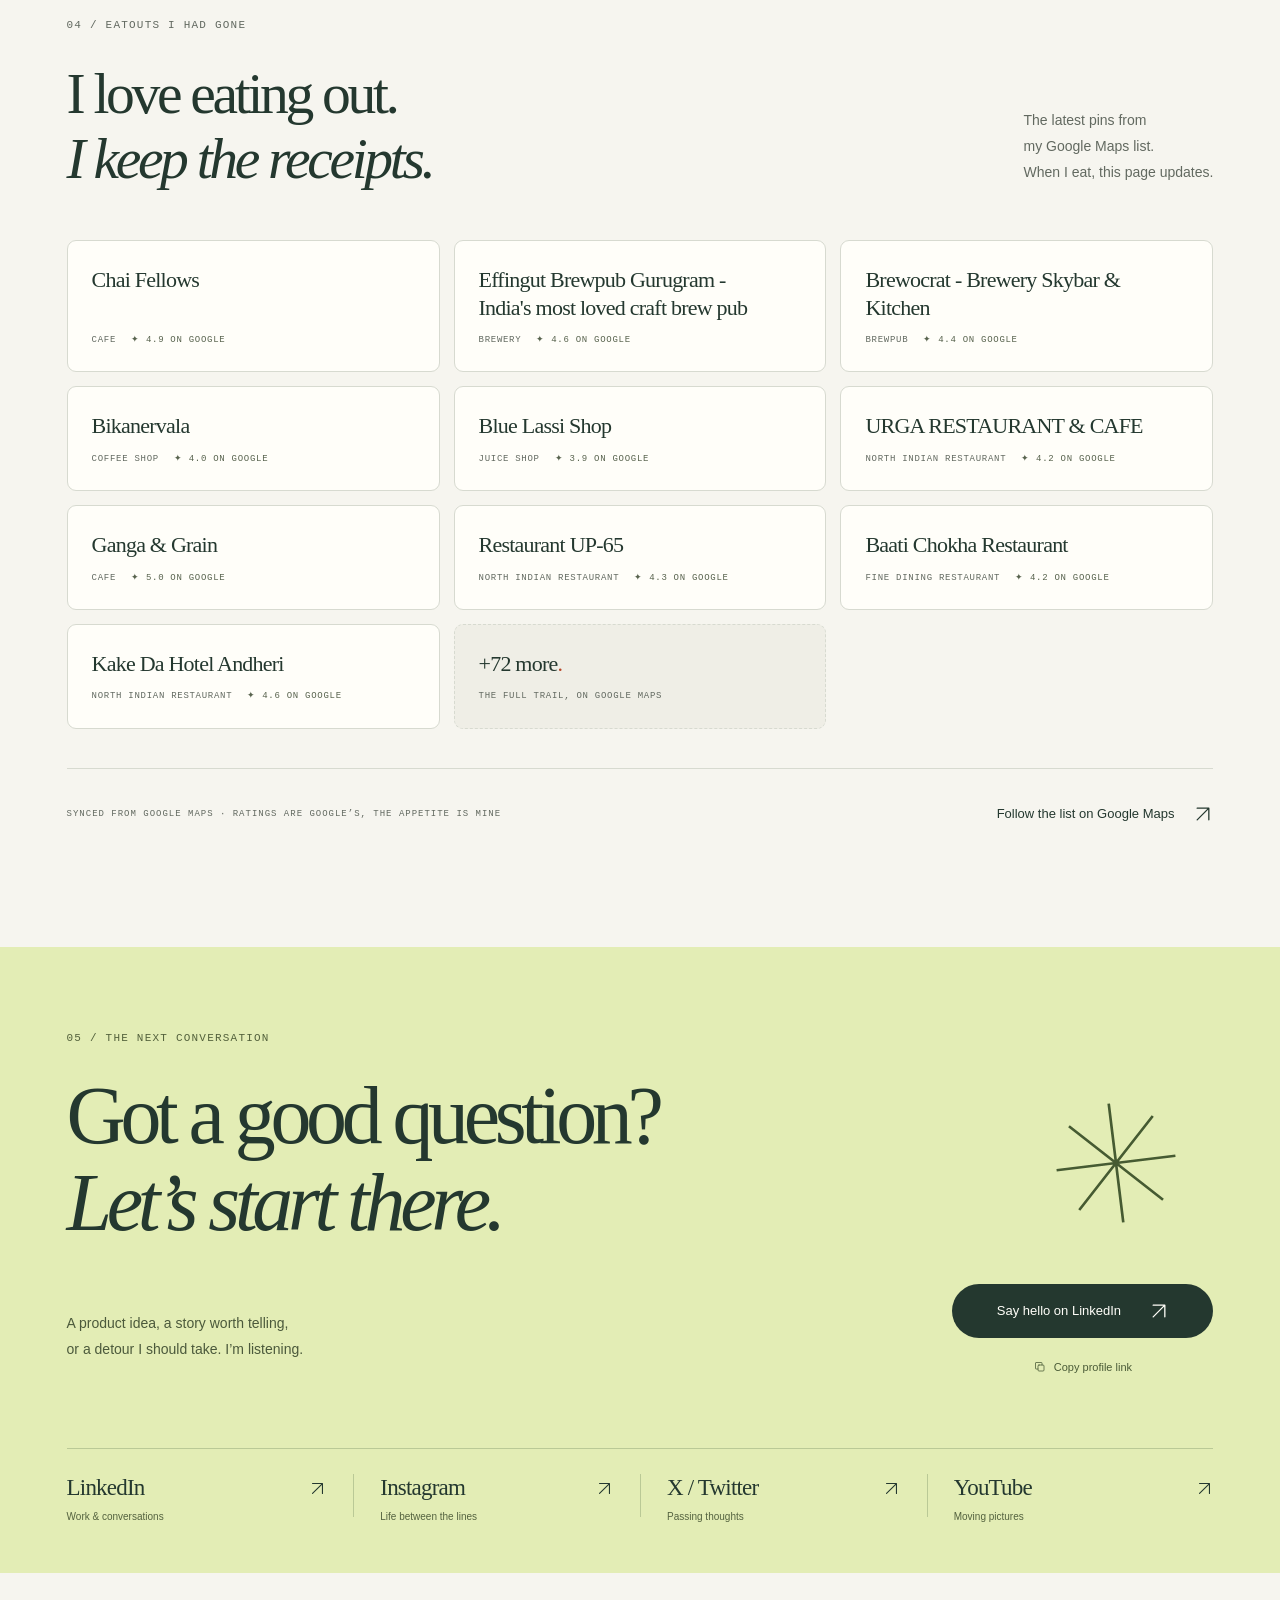
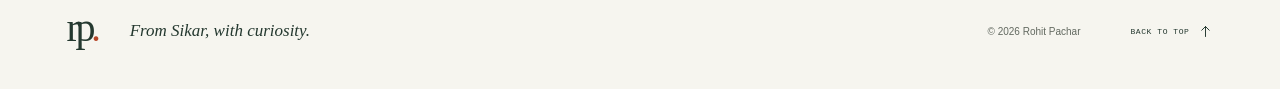
==== commit b4233e75: "Sync eatouts from Google Maps list" ====
--- a/index.html
+++ b/index.html
@@ -276,7 +276,7 @@
           <a class="eatout-card" href="https://www.google.com/maps/search/?api=1&amp;query=Effingut%20Brewpub%20Gurugram%20-%20India%27s%20most%20loved%20craft%20brew%20pub" target="_blank" rel="noopener noreferrer"><h3>Effingut Brewpub Gurugram - India&#x27;s most loved craft brew pub</h3><p class="eatout-meta"><span class="eatout-category">Brewery</span><span class="eatout-rating">✦ 4.6 on Google</span></p><svg class="icon eatout-arrow" aria-hidden="true"><use href="#i-arrow-up-right"/></svg></a>
           <a class="eatout-card" href="https://www.google.com/maps/search/?api=1&amp;query=Brewocrat%20-%20Brewery%20Skybar%20%26%20Kitchen" target="_blank" rel="noopener noreferrer"><h3>Brewocrat - Brewery Skybar &amp; Kitchen</h3><p class="eatout-meta"><span class="eatout-category">Brewpub</span><span class="eatout-rating">✦ 4.4 on Google</span></p><svg class="icon eatout-arrow" aria-hidden="true"><use href="#i-arrow-up-right"/></svg></a>
           <a class="eatout-card" href="https://www.google.com/maps/search/?api=1&amp;query=Bikanervala" target="_blank" rel="noopener noreferrer"><h3>Bikanervala</h3><p class="eatout-meta"><span class="eatout-category">Coffee shop</span><span class="eatout-rating">✦ 4.0 on Google</span></p><svg class="icon eatout-arrow" aria-hidden="true"><use href="#i-arrow-up-right"/></svg></a>
-          <a class="eatout-card" href="https://www.google.com/maps/search/?api=1&amp;query=Blue%20Lassi%20Shop" target="_blank" rel="noopener noreferrer"><h3>Blue Lassi Shop</h3><p class="eatout-meta"><span class="eatout-category">Juice shop</span><span class="eatout-rating">✦ 4.0 on Google</span></p><svg class="icon eatout-arrow" aria-hidden="true"><use href="#i-arrow-up-right"/></svg></a>
+          <a class="eatout-card" href="https://www.google.com/maps/search/?api=1&amp;query=Blue%20Lassi%20Shop" target="_blank" rel="noopener noreferrer"><h3>Blue Lassi Shop</h3><p class="eatout-meta"><span class="eatout-category">Juice shop</span><span class="eatout-rating">✦ 3.9 on Google</span></p><svg class="icon eatout-arrow" aria-hidden="true"><use href="#i-arrow-up-right"/></svg></a>
           <a class="eatout-card" href="https://www.google.com/maps/search/?api=1&amp;query=URGA%20RESTAURANT%20%26%20CAFE" target="_blank" rel="noopener noreferrer"><h3>URGA RESTAURANT &amp; CAFE</h3><p class="eatout-meta"><span class="eatout-category">North Indian restaurant</span><span class="eatout-rating">✦ 4.2 on Google</span></p><svg class="icon eatout-arrow" aria-hidden="true"><use href="#i-arrow-up-right"/></svg></a>
           <a class="eatout-card" href="https://www.google.com/maps/search/?api=1&amp;query=Ganga%20%26%20Grain" target="_blank" rel="noopener noreferrer"><h3>Ganga &amp; Grain</h3><p class="eatout-meta"><span class="eatout-category">Cafe</span><span class="eatout-rating">✦ 5.0 on Google</span></p><svg class="icon eatout-arrow" aria-hidden="true"><use href="#i-arrow-up-right"/></svg></a>
           <a class="eatout-card" href="https://www.google.com/maps/search/?api=1&amp;query=Restaurant%20UP-65" target="_blank" rel="noopener noreferrer"><h3>Restaurant UP-65</h3><p class="eatout-meta"><span class="eatout-category">North Indian restaurant</span><span class="eatout-rating">✦ 4.3 on Google</span></p><svg class="icon eatout-arrow" aria-hidden="true"><use href="#i-arrow-up-right"/></svg></a>
